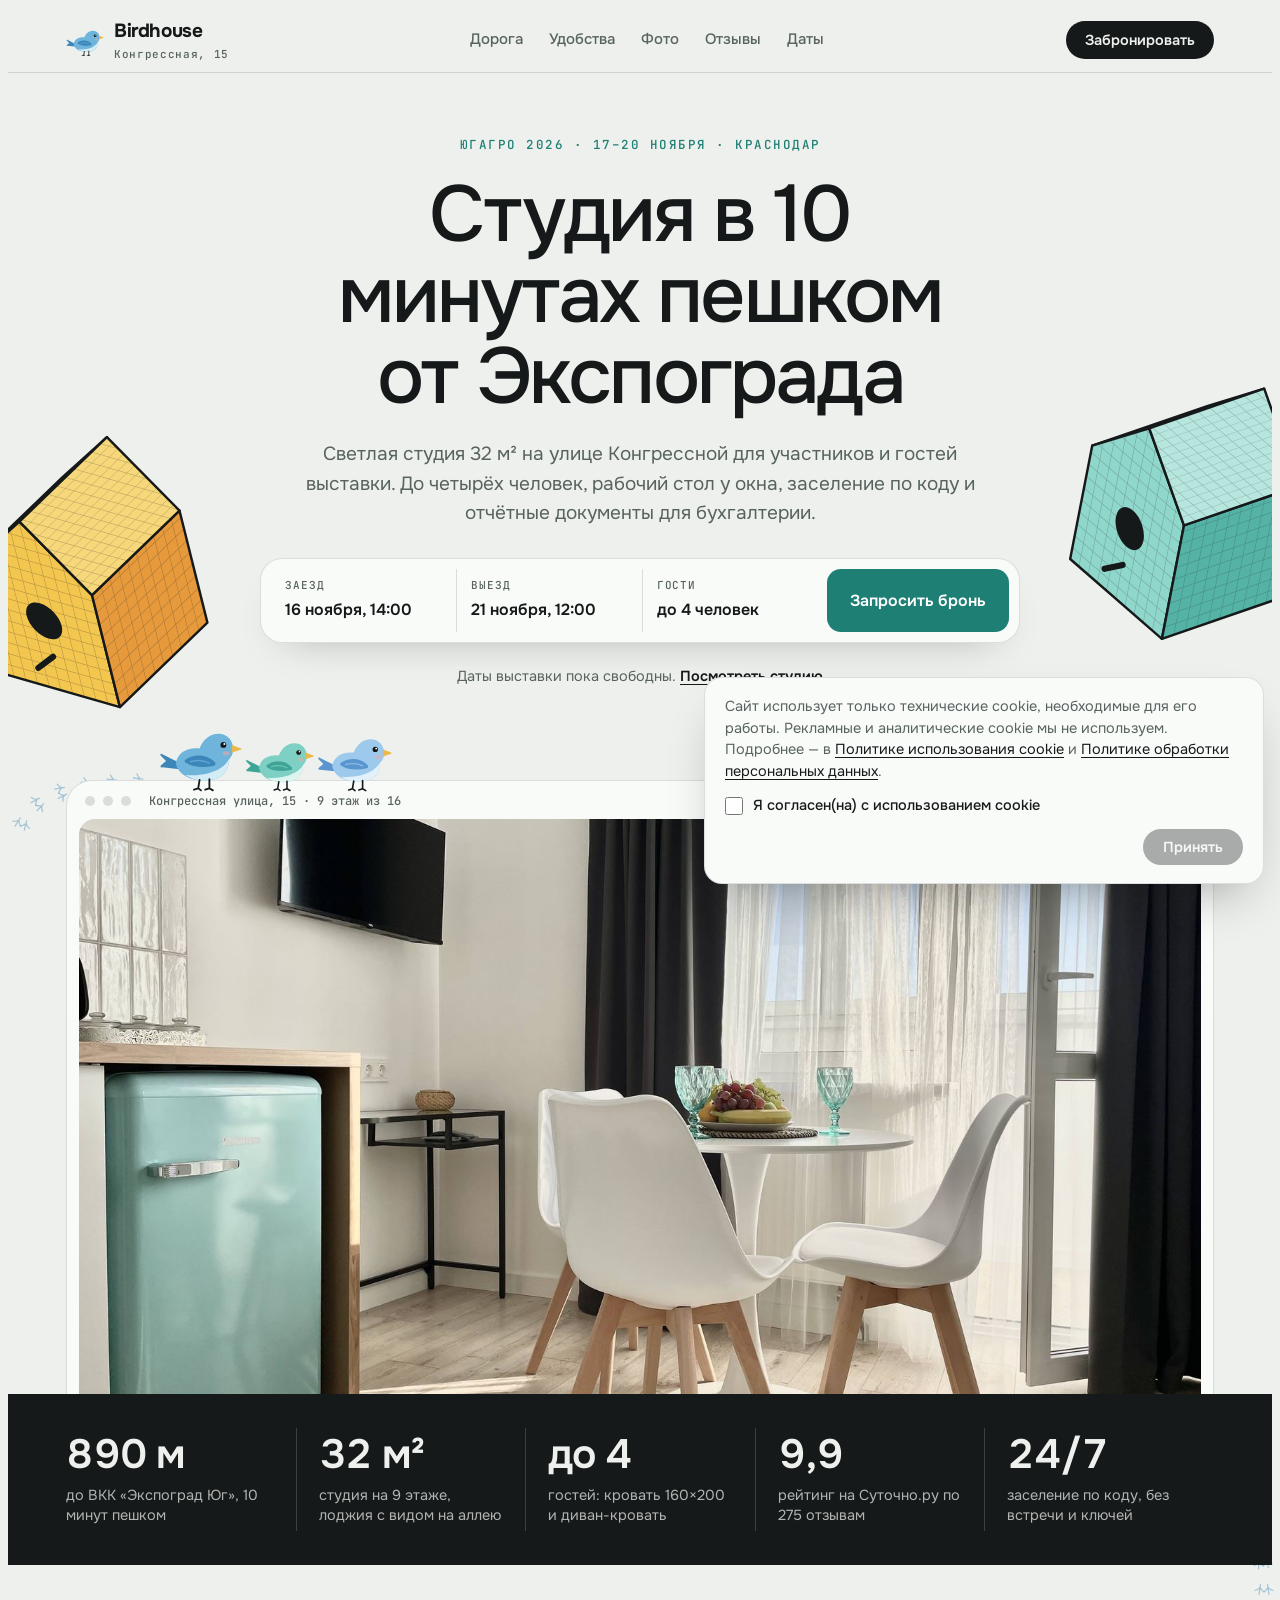
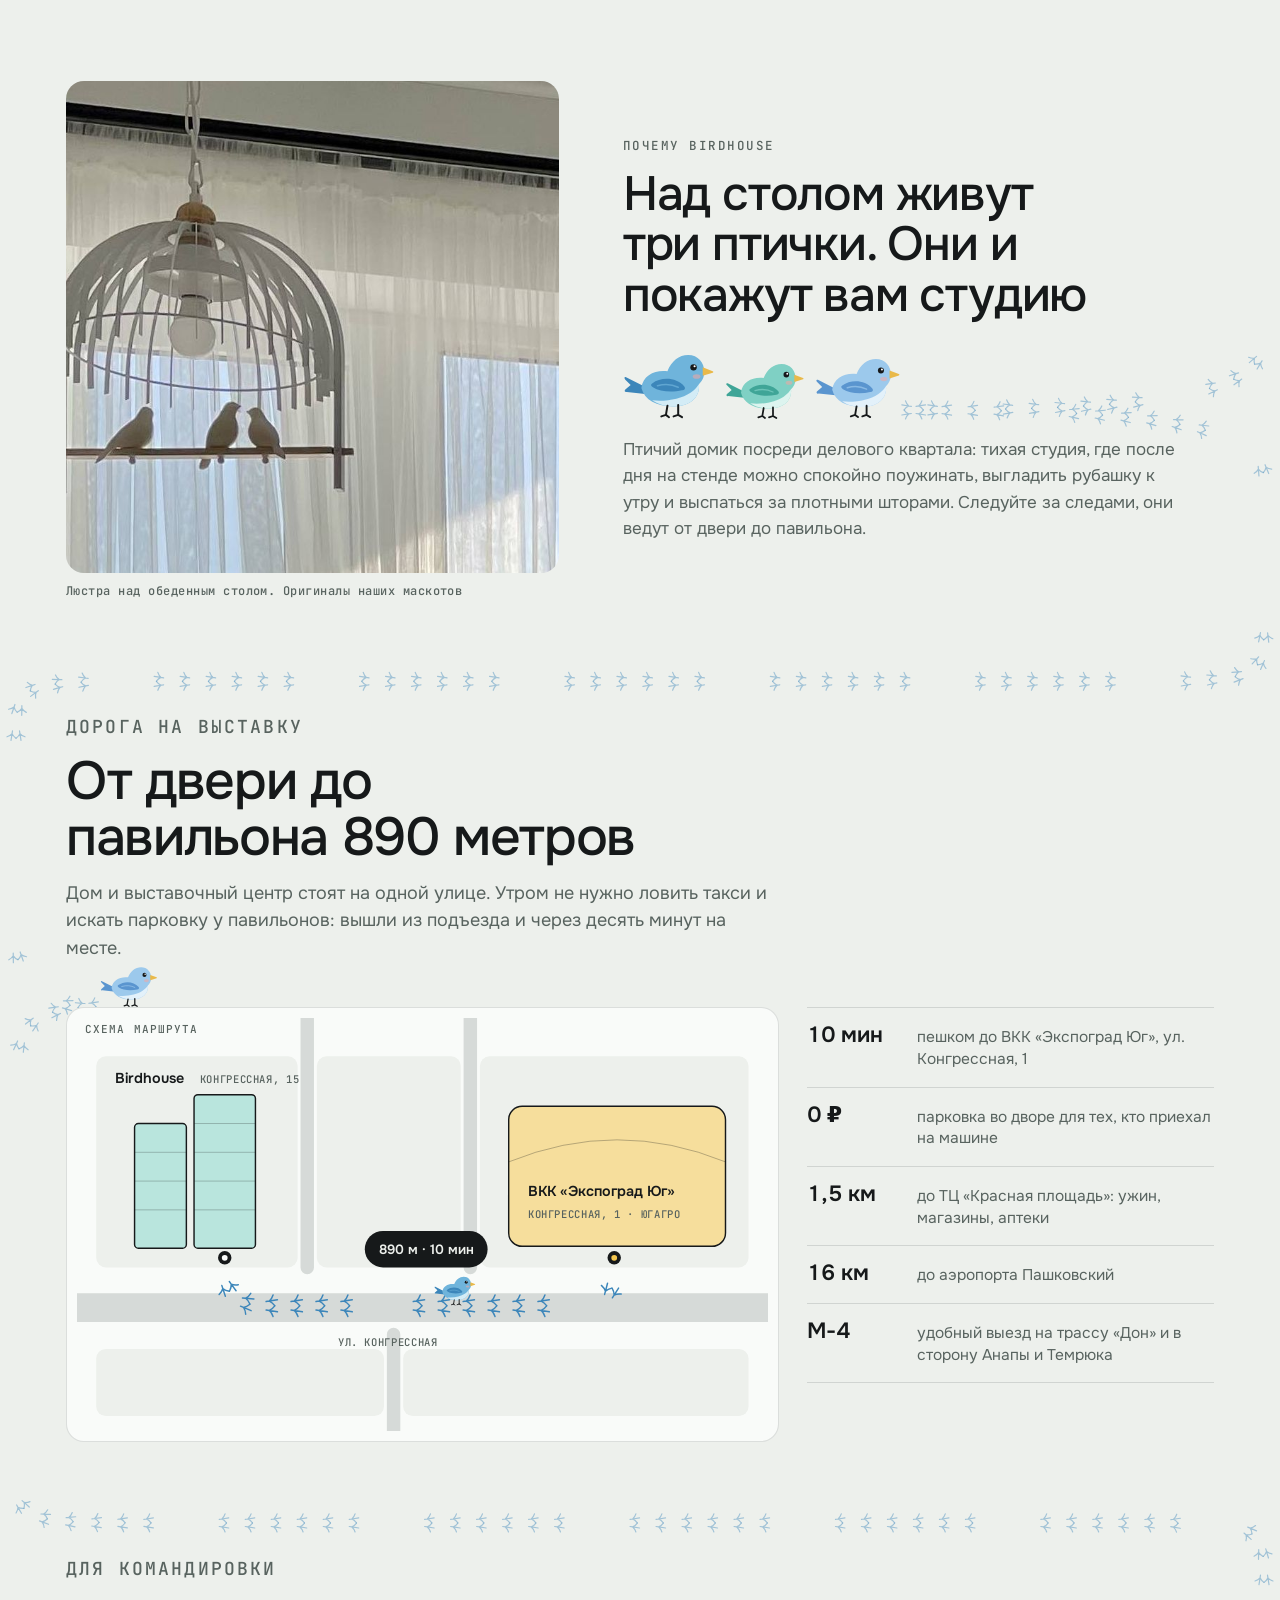
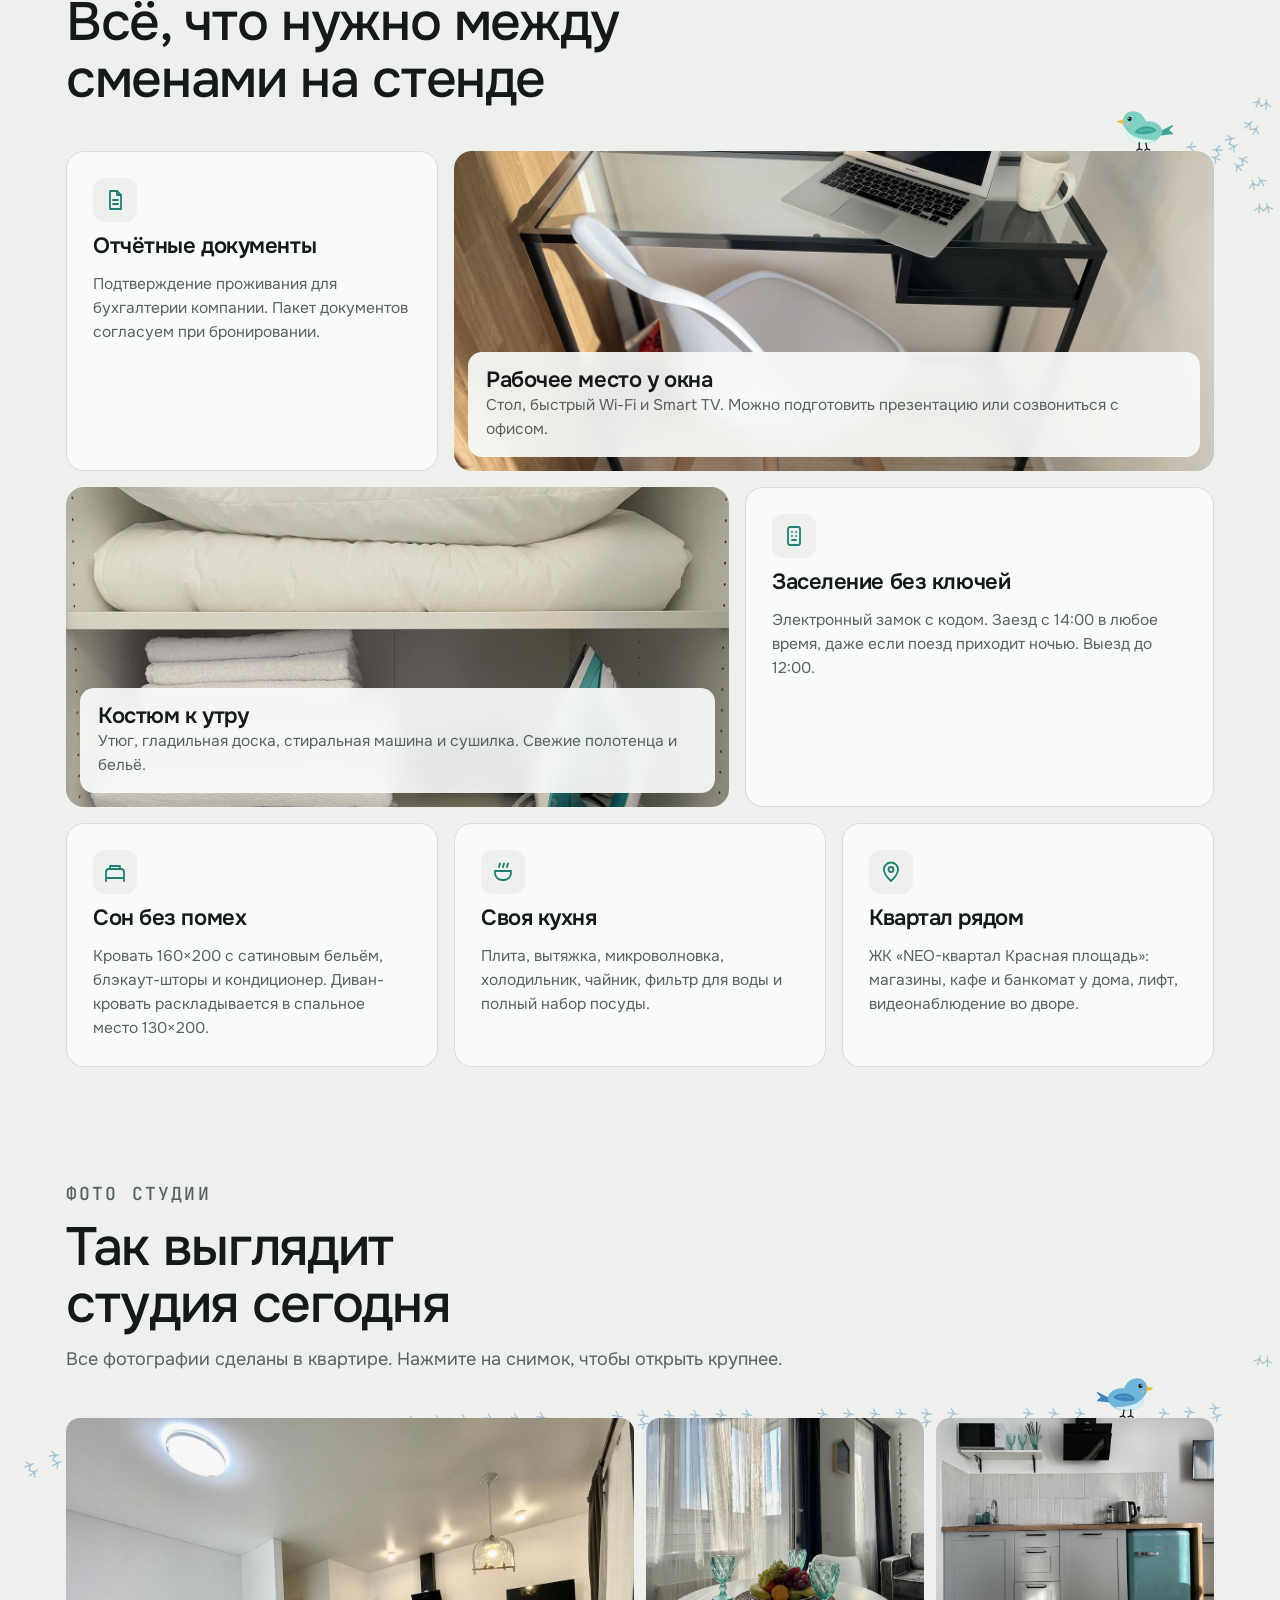
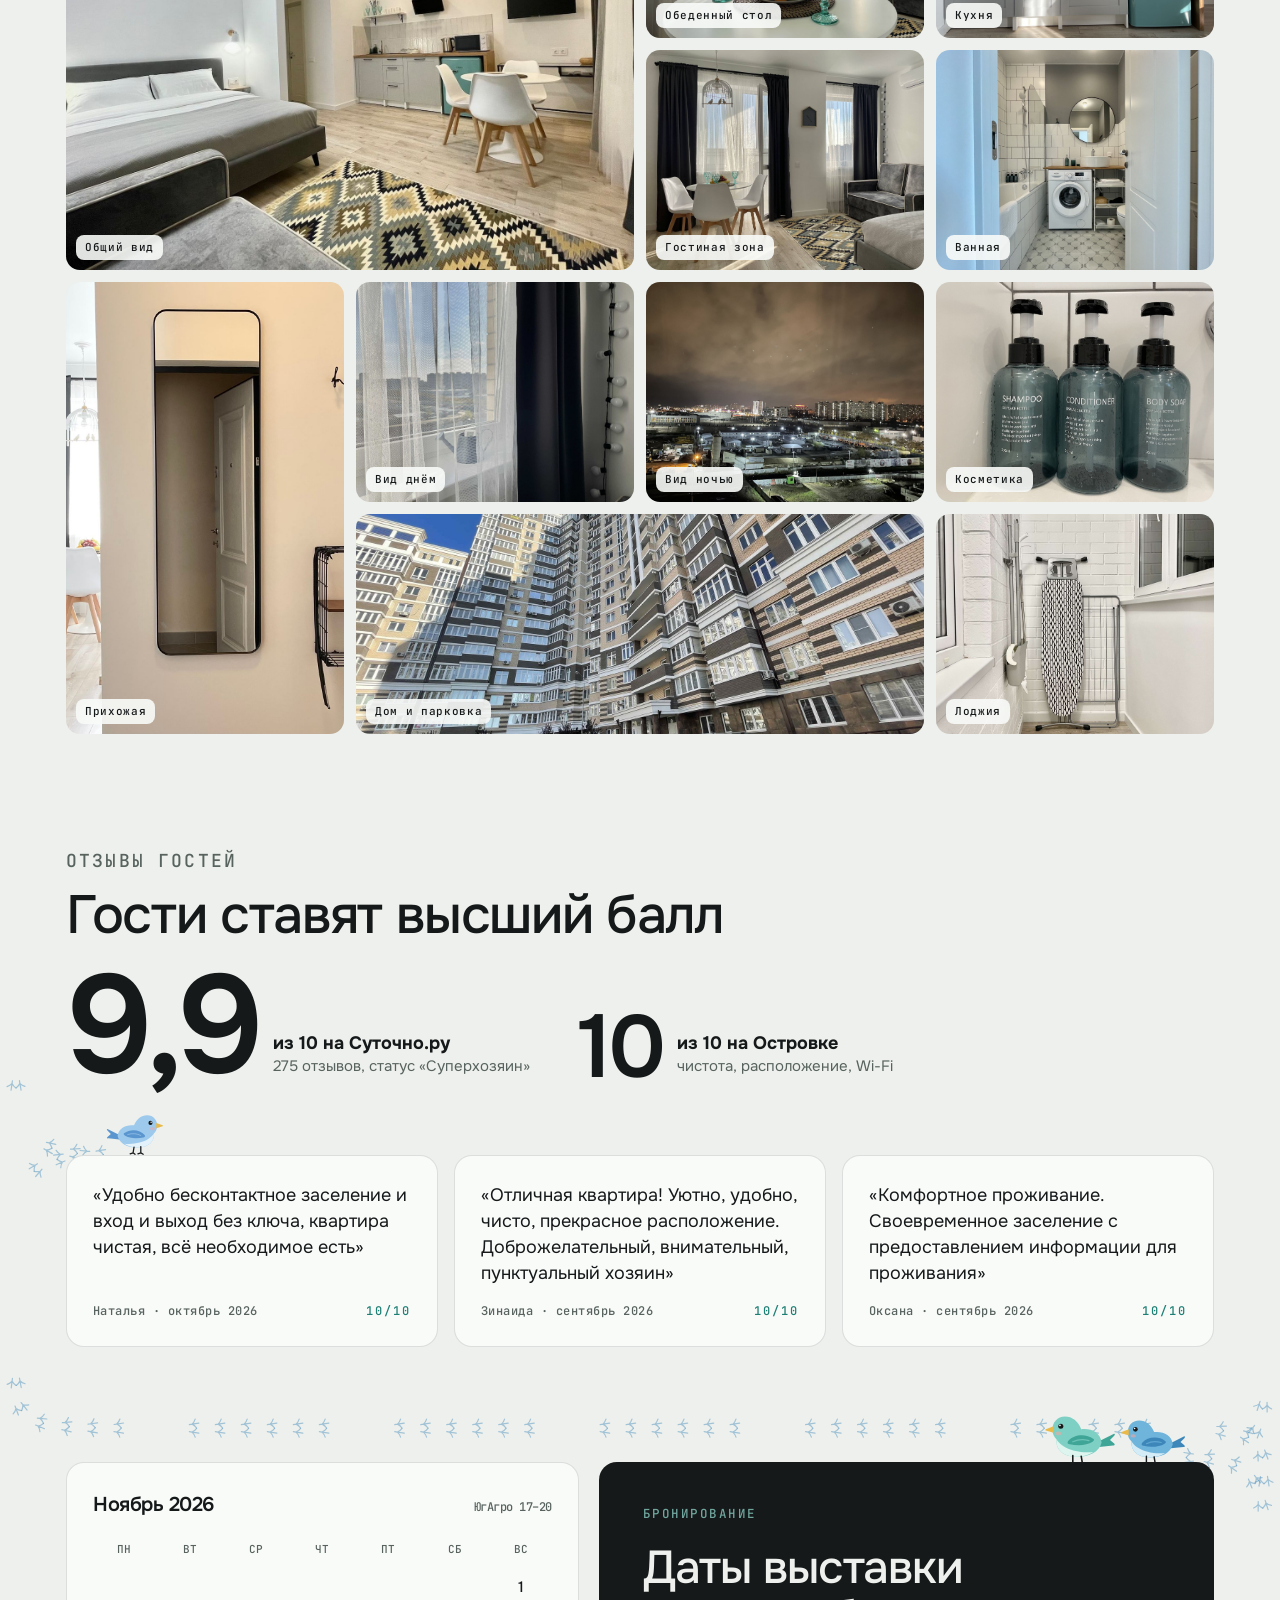
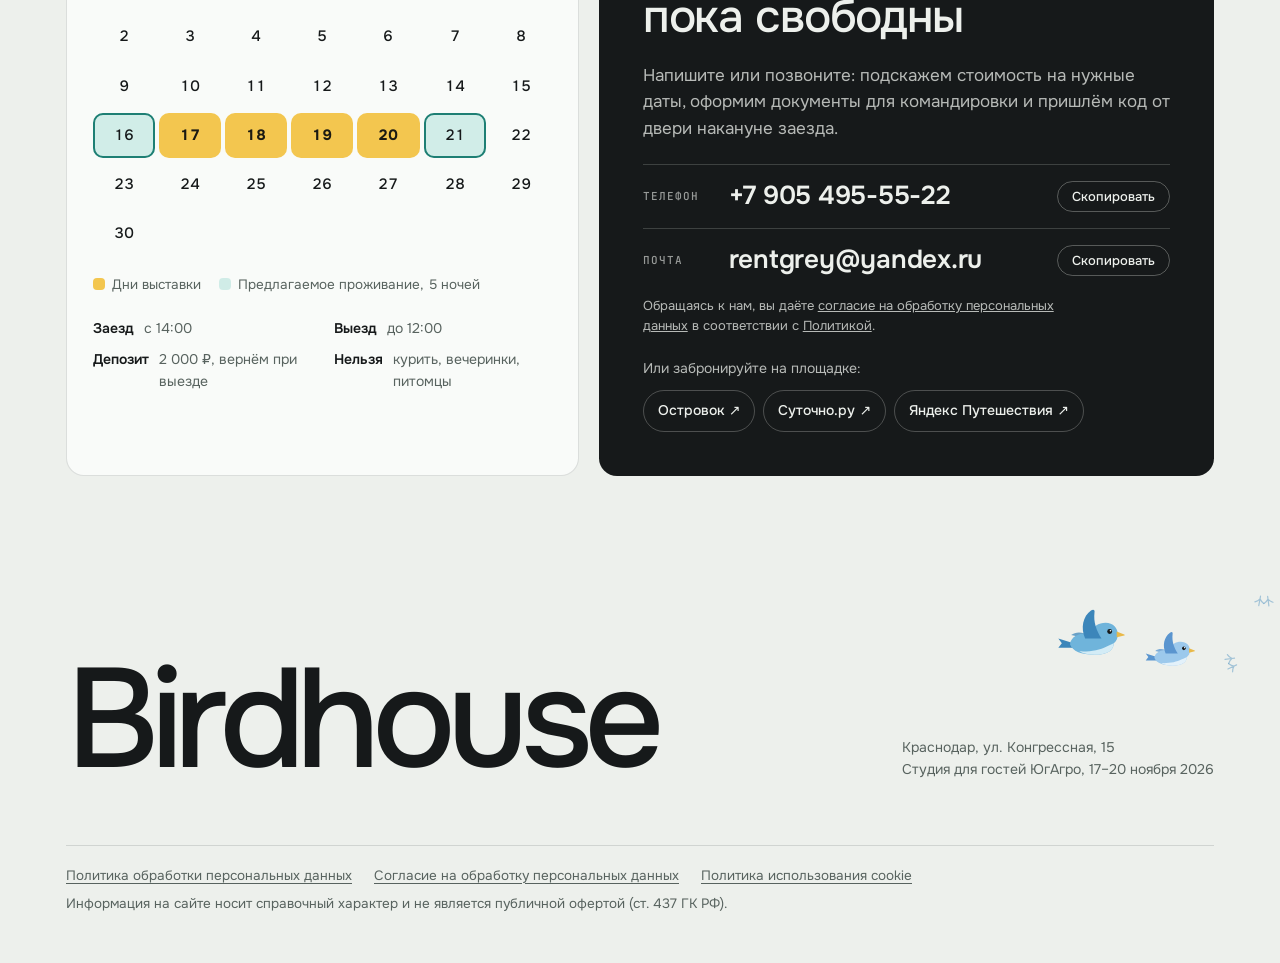
==== index.html @ 5bbcae19 "Лендинг Birdhouse для гостей ЮгАгро 2026 Статичный сайт: главная страница, политика обработки ПД, со" ====
<!doctype html>
<html lang="ru">
<head>
<meta charset="utf-8">
<meta name="viewport" content="width=device-width, initial-scale=1, viewport-fit=cover">
<meta name="description" content="Светлая студия 32 м² в 890 м от Экспограда Юг для участников и гостей ЮгАгро 2026, 17–20 ноября. До 4 гостей, заселение по коду, отчётные документы.">
<meta property="og:type" content="website">
<meta property="og:title" content="Birdhouse — студия в 10 минутах пешком от Экспограда">
<meta property="og:description" content="Светлая студия 32 м² в 890 м от Экспограда Юг для участников и гостей ЮгАгро 2026, 17–20 ноября. До 4 гостей, заселение по коду, отчётные документы.">
<meta property="og:image" content="/img/hero.jpg">
<meta property="og:locale" content="ru_RU">
<meta name="theme-color" content="#EDF0EC">
<link rel="icon" href="data:image/svg+xml,%3Csvg xmlns='http://www.w3.org/2000/svg' viewBox='0 0 120 104'%3E%3Cpath d='M30 63 L4 50 L10 60 L3 66 L32 72Z' fill='%233C86BA'/%3E%3Cpath d='M24 64C26 47 42 40 58 42C63 29 73 21 85 21C98 21 106 31 106 43C106 50 103 55 99 59C101 75 88 88 66 88C44 88 28 80 24 64Z' fill='%236FB4DB'/%3E%3Cpath d='M104 37L117 42L104 48Z' fill='%23E9B949'/%3E%3Ccircle cx='92' cy='37' r='4.5' fill='%2316191A'/%3E%3C/svg%3E">
<title>Birdhouse на Конгрессной</title>
<link rel="stylesheet" href="/fonts/fonts.css">
<style>
:root{padding-top:env(safe-area-inset-top,0px);padding-bottom:env(safe-area-inset-bottom,0px)}
[hidden]{display:none!important}

/* Layout: Relume-style centered hero + framed photo; sections on a light mint-grey ground; a trail of bird prints threads every section */
:root{
  --bg:#EDF0EC; --surface:#F9FBF9; --fg:#16191A; --muted:#58635F; --line:rgba(22,25,26,.13);
  --accent:#1E7F74; --accent-ink:#FFFFFF; --mint:#8FD6CB; --wheat:#F3C64F; --print:#3C86BA;
  --ink:#16191A; --leg:#16191A;
  --f-display:"Onest","Golos Text","Segoe UI",system-ui,sans-serif;
  --f-body:"Onest","Segoe UI",system-ui,sans-serif;
  --f-mono:"JetBrains Mono",ui-monospace,"Cascadia Mono",Consolas,monospace;
  --f-hand:"Caveat","Segoe Print","Comic Sans MS",cursive;
  --r:18px; --maxw:1180px;
}
@media (prefers-color-scheme:dark){:root:not([data-theme="light"]){
  --bg:#111514; --surface:#192120; --fg:#E9EFED; --muted:#9AA9A4; --line:rgba(233,239,237,.13);
  --accent:#7FD0C4; --accent-ink:#0F1A18; --print:#7DB8DF; --leg:#C9D5D1; color-scheme:dark}}
:root[data-theme="dark"]{
  --bg:#111514; --surface:#192120; --fg:#E9EFED; --muted:#9AA9A4; --line:rgba(233,239,237,.13);
  --accent:#7FD0C4; --accent-ink:#0F1A18; --print:#7DB8DF; --leg:#C9D5D1; color-scheme:dark}

*{box-sizing:border-box}
html{scroll-behavior:smooth}
body{background:var(--bg);color:var(--fg);font:400 17px/1.55 var(--f-body);-webkit-font-smoothing:antialiased;overflow-x:hidden}
body::before{content:"";position:fixed;inset:0 0 auto;height:env(safe-area-inset-top,0px);z-index:60;background:var(--bg)}
a{color:inherit}
img{max-width:100%;height:auto;display:block}
h1,h2,h3{font-family:var(--f-display);text-wrap:balance;margin:0;letter-spacing:-.025em}
p{margin:0}
.wrap{max-width:var(--maxw);margin:0 auto;padding-left:max(16px,env(safe-area-inset-left,0px));padding-right:max(16px,env(safe-area-inset-right,0px))}
.eyebrow{font:500 12.5px/1.3 var(--f-mono);letter-spacing:.12em;text-transform:uppercase;color:var(--accent)}
.hand{font-family:var(--f-hand);font-weight:700;color:var(--accent);line-height:1}
.btn{display:inline-flex;align-items:center;gap:10px;border-radius:999px;padding:14px 22px;font:600 16px/1 var(--f-body);text-decoration:none;border:1.5px solid transparent;cursor:pointer;transition:transform .15s ease, background .15s ease}
.btn:hover{transform:translateY(-1px)}
.btn:focus-visible,a:focus-visible,button:focus-visible{outline:2.5px solid var(--accent);outline-offset:3px}
.btn-primary{background:var(--fg);color:var(--bg)}
.btn-ghost{border-color:var(--line);color:var(--fg);background:transparent}
.btn-accent{background:var(--accent);color:var(--accent-ink)}

/* page + trail */
.page{position:relative}
#trail{position:absolute;inset:0;width:100%;pointer-events:none;z-index:0;overflow:visible}
#trail .pr{color:var(--print);opacity:.42}
section,header.hero,footer{position:relative;z-index:1}
.perch{position:absolute;z-index:3;pointer-events:none}
.perch svg{width:100%;height:auto;overflow:visible}
.bird{--bb:#6FB4DB;--bw:#3C86BA;--bl:#D3ECF6;--bk:#E9B949}
.bird.mint{--bb:#7FD0C4;--bw:#3FA597;--bl:#DDF4EF}
.bird.pale{--bb:#9CC9EC;--bw:#5A95CF;--bl:#E3F1FA}
@media (prefers-reduced-motion:no-preference){
  .bob{animation:bob 3.6s ease-in-out infinite;transform-origin:50% 100%}
  .bob.d2{animation-delay:-1.2s}.bob.d3{animation-delay:-2.3s}
  @keyframes bob{0%,70%,100%{transform:rotate(0)}76%{transform:rotate(-7deg)}82%{transform:rotate(3deg)}88%{transform:rotate(0)}}
  .peck{animation:peck 2.8s ease-in-out infinite;transform-origin:45% 90%}
  @keyframes peck{0%,60%,100%{transform:rotate(0)}66%{transform:rotate(24deg)}72%{transform:rotate(4deg)}78%{transform:rotate(24deg)}86%{transform:rotate(0)}}
}

/* nav */
.nav{position:sticky;top:env(safe-area-inset-top,0px);z-index:50;background:color-mix(in srgb,var(--bg) 86%,transparent);backdrop-filter:blur(10px);-webkit-backdrop-filter:blur(10px);border-bottom:1px solid var(--line)}
.nav .wrap{display:flex;align-items:center;justify-content:space-between;gap:16px;height:64px}
.logo{display:flex;align-items:center;gap:10px;text-decoration:none}
.logo svg{width:38px;height:auto}
.logo b{font:700 19px/1 var(--f-display);letter-spacing:-.02em}
.logo small{display:block;font:500 11px/1.2 var(--f-mono);color:var(--muted);letter-spacing:.06em;margin-top:3px}
.nav nav{display:flex;gap:26px}
.nav nav a{text-decoration:none;font-weight:500;font-size:15px;color:var(--muted)}
.nav nav a:hover{color:var(--fg)}
.nav .btn{padding:11px 18px;font-size:14.5px}
@media (max-width:860px){.nav nav{display:none}}

/* hero */
.hero{padding-block:64px 0;overflow:hidden}
.hero .wrap{display:flex;flex-direction:column;align-items:center;text-align:center;gap:22px}
.hero h1{font-size:clamp(38px,6.2vw,80px);font-weight:500;line-height:1.02;letter-spacing:-.035em;max-width:15ch}
.hero .lead{font-size:clamp(17px,1.6vw,19px);color:var(--muted);max-width:56ch}
.house{position:absolute;z-index:0;width:clamp(150px,19vw,280px);pointer-events:none}
.house.l{left:-46px;top:320px;transform:rotate(-14deg)}
.house.r{right:-40px;top:250px;transform:rotate(11deg)}
@media (max-width:760px){.house{display:none}}
.bookbar{position:relative;z-index:2;width:min(760px,100%);background:var(--surface);border:1px solid var(--line);border-radius:22px;padding:10px;display:grid;grid-template-columns:repeat(3,minmax(0,1fr)) auto;gap:6px;text-align:left;box-shadow:0 18px 40px -26px rgba(22,25,26,.35);margin-top:8px}
.bookbar .f{padding:10px 14px;border-radius:14px;min-width:0}
.bookbar .f + .f{border-left:1px solid var(--line);border-radius:0}
.bookbar .f span{display:block;font:500 11px/1.2 var(--f-mono);color:var(--muted);letter-spacing:.08em;text-transform:uppercase}
.bookbar .f strong{display:block;font-weight:600;font-size:16px;margin-top:5px;white-space:nowrap}
.bookbar .btn{align-self:stretch;justify-content:center;border-radius:14px}
@media (max-width:700px){.bookbar{grid-template-columns:1fr 1fr}.bookbar .f + .f{border-left:0}.bookbar .f{background:var(--bg);border-radius:12px!important}.bookbar .f:nth-child(3){grid-column:1/-1}.bookbar .btn{grid-column:1/-1;padding:16px}}
.hero .sub{font-size:14.5px;color:var(--muted)}
.hero .sub a{color:var(--fg);font-weight:600;text-underline-offset:3px}
.frame{position:relative;z-index:2;width:100%;margin-top:70px;border-radius:26px 26px 0 0;background:var(--surface);border:1px solid var(--line);border-bottom:0;padding:12px 12px 0}
.frame .bar{display:flex;align-items:center;gap:8px;padding:2px 6px 12px;font:500 12px/1 var(--f-mono);color:var(--muted)}
.frame .bar i{width:10px;height:10px;border-radius:50%;background:var(--line);display:block}
.frame .bar em{font-style:normal;margin-left:10px}
.frame img{width:100%;aspect-ratio:16/8.2;object-fit:cover;border-radius:16px 16px 0 0}
.frame .note{position:absolute;right:max(4%,10px);top:-56px;transform:rotate(-4deg);font-size:clamp(24px,2.6vw,32px);display:flex;align-items:flex-end;gap:6px}
@media (max-width:640px){.frame .note{display:none}}
.frame .note svg{width:46px;height:auto;transform:translateY(16px)}
.hero-birds{position:absolute;left:8%;top:-62px;display:flex;align-items:flex-end;gap:2px}
.hero-birds .b{width:84px}
.hero-birds .b:nth-child(2){width:70px}
.hero-birds .b:nth-child(3){width:76px}
@media (max-width:600px){.hero-birds .b{width:56px!important}.hero-birds{top:-42px}.frame .note{top:-44px;font-size:22px}.frame .note svg{width:30px}}

/* facts */
.facts{background:var(--fg);color:var(--bg)}
.facts .wrap{display:grid;grid-template-columns:repeat(5,minmax(0,1fr));gap:0;padding-block:34px}
.fact{padding:6px 22px;border-left:1px solid color-mix(in srgb,var(--bg) 18%,transparent);min-width:0}
.fact:first-child{border-left:0;padding-left:0}
.fact b{display:block;font:600 clamp(30px,3.2vw,44px)/1 var(--f-display);letter-spacing:-.03em;font-variant-numeric:tabular-nums}
.fact span{display:block;margin-top:10px;font-size:14.5px;line-height:1.4;opacity:.72}
@media (max-width:980px){.facts .wrap{grid-template-columns:repeat(2,minmax(0,1fr));gap:26px 0}.fact:nth-child(odd){border-left:0;padding-left:0}.fact:last-child{grid-column:1/-1}}

/* sections */
.sec{padding-block:clamp(72px,9vw,120px)}
.sec-head{display:flex;flex-direction:column;gap:14px;max-width:720px;margin-bottom:44px}
.sec-head h2{font-size:clamp(32px,4.2vw,54px);font-weight:500;line-height:1.05}
.sec-head p{color:var(--muted);font-size:18px;max-width:60ch}

/* meet */
.meet .wrap{display:grid;grid-template-columns:minmax(0,5fr) minmax(0,6fr);gap:clamp(28px,5vw,72px);align-items:center}
.meet figure{margin:0;position:relative}
.meet figure img{border-radius:var(--r);aspect-ratio:1/1;object-fit:cover;width:100%}
.meet figcaption{font:500 12px/1.4 var(--f-mono);color:var(--muted);margin-top:10px;letter-spacing:.04em}
.meet .trio{display:flex;width:max-content;align-items:flex-end;gap:10px;margin:8px 0 18px}
.meet .trio .b{width:92px}
.meet h2{font-size:clamp(30px,3.8vw,48px);font-weight:500;line-height:1.06;margin:14px 0 18px}
.meet p{color:var(--muted);max-width:52ch}
.names{display:flex;flex-wrap:wrap;gap:10px;margin-top:22px}
.names span{font-size:14px;font-weight:600;padding:8px 14px;border-radius:999px;border:1px solid var(--line);display:flex;align-items:center;gap:8px;background:var(--surface)}
.names i{width:12px;height:12px;border-radius:50%;display:block}
@media (max-width:820px){.meet .wrap{grid-template-columns:1fr}}

/* route */
.route-grid{display:grid;grid-template-columns:minmax(0,7fr) minmax(0,4fr);gap:28px;align-items:stretch}
.map-wrap,.gal-wrap,.quotes{position:relative}
.sit{position:absolute;top:-50px;width:58px;z-index:3}
.sit svg{width:100%;height:auto;overflow:visible}
.map{background:var(--surface);border:1px solid var(--line);border-radius:var(--r);padding:10px;overflow:hidden;position:relative}
.map svg{width:100%;height:auto;display:block}
.map .tag{position:absolute;left:18px;top:16px;font:500 11px/1 var(--f-mono);color:var(--muted);letter-spacing:.1em;text-transform:uppercase}
.rlist{display:flex;flex-direction:column;gap:0;border-top:1px solid var(--line)}
.rlist div{display:grid;grid-template-columns:96px minmax(0,1fr);gap:14px;padding:16px 0;border-bottom:1px solid var(--line);align-items:baseline}
.rlist b{font:600 22px/1 var(--f-display);letter-spacing:-.02em;font-variant-numeric:tabular-nums}
.rlist span{color:var(--muted);font-size:15.5px;line-height:1.4}
@media (max-width:900px){.route-grid{grid-template-columns:1fr}}

/* work bento */
.bento{display:grid;grid-template-columns:repeat(12,minmax(0,1fr));gap:16px}
.card{background:var(--surface);border:1px solid var(--line);border-radius:var(--r);padding:26px;display:flex;flex-direction:column;gap:12px;min-width:0;position:relative}
.card h3{font-size:22px;font-weight:600;letter-spacing:-.02em;line-height:1.15}
.card p{color:var(--muted);font-size:15.5px}
.card .ic{width:44px;height:44px;border-radius:12px;background:var(--bg);display:grid;place-items:center;color:var(--accent)}
.card .ic svg{width:24px;height:24px}
.card.photo{padding:0;overflow:visible;justify-content:flex-end;min-height:320px;border:0}
.card.photo img{position:absolute;inset:0;width:100%;height:100%;object-fit:cover;border-radius:var(--r)}
.card.photo .cap{position:relative;margin:14px;background:color-mix(in srgb,var(--surface) 92%,transparent);backdrop-filter:blur(8px);border-radius:14px;padding:16px 18px}
.c4{grid-column:span 4}.c5{grid-column:span 5}.c7{grid-column:span 7}.c8{grid-column:span 8}.c6{grid-column:span 6}
@media (max-width:980px){.c4,.c5,.c7,.c8,.c6{grid-column:span 6}}
@media (max-width:640px){.c4,.c5,.c7,.c8,.c6{grid-column:1/-1}}

/* gallery */
.gallery{display:grid;grid-auto-flow:dense;grid-template-columns:repeat(4,minmax(0,1fr));grid-auto-rows:220px;gap:12px}
.gallery button{all:unset;cursor:zoom-in;position:relative;border-radius:14px;overflow:hidden;background:var(--surface)}
.gallery button:focus-visible{outline:2.5px solid var(--accent);outline-offset:3px}
.gallery img{width:100%;height:100%;object-fit:cover;transition:transform .5s ease}
.gallery button:hover img{transform:scale(1.035)}
.gallery span{position:absolute;left:10px;bottom:10px;font:500 11px/1 var(--f-mono);letter-spacing:.06em;background:color-mix(in srgb,var(--surface) 90%,transparent);color:var(--fg);padding:7px 9px;border-radius:8px}
.gallery .g-w2{grid-column:span 2}.gallery .g-h2{grid-row:span 2}
@media (max-width:820px){.gallery{grid-template-columns:repeat(2,minmax(0,1fr));grid-auto-rows:170px}}
dialog.lb{border:0;padding:0;background:transparent;max-width:min(1200px,94vw);max-height:92vh}
dialog.lb::backdrop{background:rgba(10,14,13,.86)}
dialog.lb img{max-height:86vh;width:auto;border-radius:12px}
dialog.lb button{position:absolute;top:10px;right:10px;border:0;border-radius:999px;background:#fff;color:#111;font:600 14px/1 var(--f-body);padding:10px 14px;cursor:pointer}

/* reviews */
.rev-top{display:flex;flex-wrap:wrap;align-items:flex-end;gap:20px 48px;margin-bottom:72px}
.score{display:flex;align-items:flex-end;gap:16px}
.score b{font:600 clamp(80px,11vw,140px)/.8 var(--f-display);letter-spacing:-.05em}
.score div{padding-bottom:6px;color:var(--muted);font-size:15px;line-height:1.4}
.score div strong{display:block;color:var(--fg);font-size:18px}
.quotes{display:grid;grid-template-columns:repeat(3,minmax(0,1fr));gap:16px}
.quote{background:var(--surface);border:1px solid var(--line);border-radius:var(--r);padding:26px;display:flex;flex-direction:column;gap:18px;justify-content:space-between}
.quote p{font-size:18px;line-height:1.45}
.quote footer{display:flex;justify-content:space-between;gap:10px;font:500 12px/1.3 var(--f-mono);color:var(--muted);letter-spacing:.04em}
.stars{color:var(--accent);letter-spacing:2px}
@media (max-width:900px){.quotes{grid-template-columns:1fr}}

/* booking */
.book-grid{display:grid;grid-template-columns:minmax(0,5fr) minmax(0,6fr);gap:20px;align-items:stretch}
.cal{background:var(--surface);border:1px solid var(--line);border-radius:var(--r);padding:26px}
.cal h3{font-size:20px;font-weight:600;display:flex;justify-content:space-between;align-items:baseline}
.cal h3 small{font:500 12px/1 var(--f-mono);color:var(--muted)}
.days{display:grid;grid-template-columns:repeat(7,minmax(0,1fr));gap:4px;margin-top:18px;text-align:center;font-variant-numeric:tabular-nums}
.days .h{font:500 11px/1 var(--f-mono);color:var(--muted);padding:6px 0;text-transform:uppercase}
.days .d{padding:11px 0;border-radius:10px;font-weight:500;font-size:15px}
.days .stay{background:color-mix(in srgb,var(--mint) 38%,transparent)}
.days .expo{background:var(--wheat);color:#1B1A12;font-weight:700}
.days .edge{outline:2px solid var(--accent);outline-offset:-2px}
.legend{display:flex;flex-wrap:wrap;gap:8px 18px;margin-top:18px;font-size:13.5px;color:var(--muted)}
.legend i{display:inline-block;width:12px;height:12px;border-radius:4px;margin-right:7px;vertical-align:-1px}
.contact{background:var(--fg);color:var(--bg);border-radius:var(--r);padding:clamp(26px,4vw,44px);display:flex;flex-direction:column;gap:22px;position:relative;overflow:visible}
.contact .eyebrow{color:var(--mint)}
.contact h2{font-size:clamp(30px,3.6vw,46px);font-weight:500;line-height:1.05}
.contact p{opacity:.75;max-width:48ch}
.cline{display:flex;flex-wrap:wrap;align-items:center;gap:10px 14px;padding:16px 0;border-top:1px solid color-mix(in srgb,var(--bg) 18%,transparent)}
.cline span{font:500 11px/1 var(--f-mono);letter-spacing:.1em;text-transform:uppercase;opacity:.6;width:72px}
.cline a,.cline strong{font:600 clamp(20px,2.2vw,26px)/1.1 var(--f-display);letter-spacing:-.01em;text-decoration:none;user-select:all}
.copy{margin-left:auto;border:1px solid color-mix(in srgb,var(--bg) 30%,transparent);background:transparent;color:inherit;border-radius:999px;padding:8px 14px;font:500 13px/1 var(--f-body);cursor:pointer}
.copy:hover{background:color-mix(in srgb,var(--bg) 10%,transparent)}
.platforms{display:flex;flex-wrap:wrap;gap:8px}
.platforms a{font-size:14px;font-weight:500;padding:9px 14px;border-radius:999px;border:1px solid color-mix(in srgb,var(--bg) 25%,transparent);text-decoration:none}
.platforms a:hover{background:color-mix(in srgb,var(--bg) 10%,transparent)}
.rules{display:grid;grid-template-columns:repeat(2,minmax(0,1fr));gap:10px 24px;margin-top:22px;font-size:14px;color:var(--muted)}
.rules div{display:flex;gap:10px}
.rules b{color:var(--fg);font-weight:600;white-space:nowrap}
@media (max-width:900px){.book-grid{grid-template-columns:1fr}}
@media (max-width:480px){.rules{grid-template-columns:1fr}.cline span{width:100%}}

/* footer */
footer.foot{padding-block:70px 40px;overflow:hidden}
footer.foot .wrap{display:flex;flex-wrap:wrap;justify-content:space-between;align-items:flex-end;gap:24px}
footer.foot .big{font:500 clamp(56px,11vw,170px)/.85 var(--f-display);letter-spacing:-.06em}
footer.foot small{color:var(--muted);font-size:14px;display:block;line-height:1.6}
.fly{position:absolute;right:6%;top:10px;display:flex;gap:18px;pointer-events:none}
.fly .b{width:70px}.fly .b:nth-child(2){width:52px;margin-top:30px}
@media (prefers-reduced-motion:no-preference){.fly .b{animation:flap 2.4s ease-in-out infinite}.fly .b:nth-child(2){animation-delay:-.9s}@keyframes flap{0%,100%{transform:translateY(0)}50%{transform:translateY(-10px)}}}

/* legal footer + cookie banner */
.legal{border-top:1px solid var(--line);margin-top:40px;padding-top:20px;display:flex;flex-wrap:wrap;gap:8px 22px;font-size:13.5px;color:var(--muted);width:100%}
.legal a{color:var(--muted);text-underline-offset:3px}
.legal a:hover{color:var(--fg)}
.legal span{flex-basis:100%}
.pd-note{font-size:13px;opacity:.6;margin-top:4px}
.pd-note a{color:inherit}
.cookie{position:fixed;z-index:80;left:max(16px,env(safe-area-inset-left,0px));right:max(16px,env(safe-area-inset-right,0px));bottom:calc(16px + env(safe-area-inset-bottom,0px));max-width:560px;margin-left:auto;background:var(--surface);color:var(--fg);border:1px solid var(--line);border-radius:18px;padding:18px 20px;box-shadow:0 24px 50px -24px rgba(22,25,26,.45);display:flex;flex-direction:column;gap:12px;font-size:14.5px;line-height:1.5}
.cookie p{margin:0;color:var(--muted)}
.cookie a{color:var(--fg);text-underline-offset:3px}
.cookie label{display:flex;gap:10px;align-items:flex-start;cursor:pointer;font-weight:500}
.cookie input{width:18px;height:18px;margin:2px 0 0;accent-color:var(--accent);flex:none}
.cookie .row{display:flex;justify-content:flex-end}
.cookie button{border:0;border-radius:999px;padding:11px 20px;font:600 14.5px/1 var(--f-body);background:var(--fg);color:var(--bg);cursor:pointer}
.cookie button:disabled{opacity:.35;cursor:not-allowed}
</style>
</head>
<body>

<svg width="0" height="0" style="position:absolute" aria-hidden="true">
<defs>
  <symbol id="bird" viewBox="0 0 120 104" overflow="visible">
    <path d="M30 63 L4 50 C2 49 1 51 3 53 L10 60 L3 66 C1 68 3 70 5 69 L32 72 Z" fill="var(--bw)"/>
    <path d="M24 64 C26 47 42 40 58 42 C63 29 73 21 85 21 C98 21 106 31 106 43 C106 50 103 55 99 59 C101 75 88 88 66 88 C44 88 28 80 24 64 Z" fill="var(--bb)"/>
    <path d="M99 59 C101 75 88 88 66 88 C54 88 45 85 38 80 C56 82 76 78 88 70 C94 66 97 62 99 59 Z" fill="var(--bl)"/>
    <path d="M38 58 C50 49 70 50 80 62 C82 65 80 67 77 67 C64 70 48 69 39 63 C36 61 36 59 38 58 Z" fill="var(--bw)"/>
    <path d="M45 61 C55 58 64 59 72 63" stroke="var(--bb)" stroke-width="2" fill="none" stroke-linecap="round" opacity=".7"/>
    <path d="M104 37 L117 42 C118 42.5 118 43.5 117 44 L104 48 Z" fill="var(--bk)"/>
    <circle cx="92" cy="37" r="4.2" fill="#16191A"/><circle cx="93.4" cy="35.6" r="1.4" fill="#fff"/>
    <ellipse cx="96" cy="49" rx="5" ry="3" fill="#F4A6A0" opacity=".55"/>
    <g stroke="var(--leg)" stroke-width="2.6" stroke-linecap="round" fill="none">
      <path d="M58 87 L56 99 M56 99 L50 101 M56 99 L60 102"/><path d="M72 86 L72 99 M72 99 L66 101 M72 99 L77 102"/>
    </g>
  </symbol>
  <symbol id="bird-fly" viewBox="0 0 120 104" overflow="visible">
    <path d="M58 48 C46 40 34 40 26 46 C36 48 46 52 54 58 Z" fill="var(--bw)" opacity=".75"/>
    <path d="M30 60 L4 52 L10 60 L4 68 L32 68 Z" fill="var(--bw)"/>
    <path d="M24 62 C26 47 42 42 58 44 C63 31 73 25 85 25 C98 25 106 34 106 45 C106 52 103 57 99 60 C99 72 88 80 66 80 C44 80 28 74 24 62 Z" fill="var(--bb)"/>
    <path d="M99 60 C99 72 88 80 66 80 C55 80 46 78 40 74 C56 75 76 72 86 66 C93 63 97 61 99 60 Z" fill="var(--bl)"/>
    <path d="M50 52 C42 34 46 14 60 4 C64 1 67 3 66 7 C64 24 69 38 78 52 Z" fill="var(--bw)"/>
    <path d="M104 40 L117 45 C118 45.5 118 46.5 117 47 L104 50 Z" fill="var(--bk)"/>
    <circle cx="92" cy="40" r="4.2" fill="#16191A"/><circle cx="93.4" cy="38.6" r="1.4" fill="#fff"/>
  </symbol>
  <symbol id="print" viewBox="-10 -10 20 20" overflow="visible">
    <path d="M0 4 L0 -7.5 M0 4 Q-2.5 0 -7.5 -2.5 M0 4 Q2.5 0 7.5 -2.5 M0 4 L0 8.5" stroke="currentColor" stroke-width="2" stroke-linecap="round" fill="none"/>
  </symbol>
</defs>
</svg>

<div class="page" id="page">
<svg id="trail" aria-hidden="true"></svg>

<div class="nav">
  <div class="wrap">
    <a class="logo" href="#top" aria-label="Birdhouse, наверх">
      <svg viewBox="0 0 120 104" class="bird"><use href="#bird"/></svg>
      <div><b>Birdhouse</b><small>Конгрессная, 15</small></div>
    </a>
    <nav aria-label="Разделы">
      <a href="#route">Дорога</a><a href="#work">Удобства</a><a href="#photos">Фото</a><a href="#reviews">Отзывы</a><a href="#book">Даты</a>
    </nav>
    <a class="btn btn-primary" href="#book">Забронировать</a>
  </div>
</div>

<header class="hero" id="top">
  <div class="house l"><svg viewBox="0 0 200 270" xmlns="http://www.w3.org/2000/svg" aria-hidden="true"><defs><pattern id="ygl" width="10" height="10" patternUnits="userSpaceOnUse" patternTransform="matrix(-0.8660254037844387 -0.5 0 1 100 262)"><path d="M0 0H10M0 0V10" stroke="rgba(22,25,26,.28)" stroke-width="1.1" fill="none"/></pattern><pattern id="ygr" width="10" height="10" patternUnits="userSpaceOnUse" patternTransform="matrix(0.8660254037844387 -0.5 0 1 100 262)"><path d="M0 0H10M0 0V10" stroke="rgba(22,25,26,.28)" stroke-width="1.1" fill="none"/></pattern><pattern id="ygt" width="10" height="10" patternUnits="userSpaceOnUse" patternTransform="matrix(0.8660254037844387 -0.5 -0.649519052838329 -0.375 100 167)"><path d="M0 0H10M0 0V10" stroke="rgba(22,25,26,.28)" stroke-width="1.1" fill="none"/></pattern></defs><polygon points="13.4,117.0 56.7,94.0 143.3,44.0 100.0,67.0" fill="#C9772C" stroke="var(--ink)" stroke-width="2" stroke-linejoin="round"/><polygon points="100.0,262.0 13.4,212.0 13.4,117.0 56.7,94.0 100.0,167.0" fill="#F3C64F" stroke="var(--ink)" stroke-width="2" stroke-linejoin="round"/><polygon points="100.0,262.0 13.4,212.0 13.4,117.0 56.7,94.0 100.0,167.0" fill="url(#ygl)"/><polygon points="100.0,262.0 186.6,212.0 186.6,117.0 100.0,167.0" fill="#E79A3C" stroke="var(--ink)" stroke-width="2" stroke-linejoin="round"/><polygon points="100.0,262.0 186.6,212.0 186.6,117.0 100.0,167.0" fill="url(#ygr)"/><polygon points="100.0,167.0 186.6,117.0 143.3,44.0 56.7,94.0" fill="#F6D77A" stroke="var(--ink)" stroke-width="2" stroke-linejoin="round"/><polygon points="100.0,167.0 186.6,117.0 143.3,44.0 56.7,94.0" fill="url(#ygt)"/><ellipse cx="0" cy="0" rx="1" ry="1" transform="matrix(-12.99 -7.50 0 -15 56.7 178.1)" fill="var(--ink)"/><line x1="56.7" y1="208.5" x2="42.7" y2="214.5" stroke="var(--ink)" stroke-width="5" stroke-linecap="round"/></svg></div>
  <div class="house r"><svg viewBox="0 0 200 270" xmlns="http://www.w3.org/2000/svg" aria-hidden="true"><defs><pattern id="mgl" width="10" height="10" patternUnits="userSpaceOnUse" patternTransform="matrix(-0.8660254037844387 -0.5 0 1 100 262)"><path d="M0 0H10M0 0V10" stroke="rgba(22,25,26,.25)" stroke-width="1.1" fill="none"/></pattern><pattern id="mgr" width="10" height="10" patternUnits="userSpaceOnUse" patternTransform="matrix(0.8660254037844387 -0.5 0 1 100 262)"><path d="M0 0H10M0 0V10" stroke="rgba(22,25,26,.25)" stroke-width="1.1" fill="none"/></pattern><pattern id="mgt" width="10" height="10" patternUnits="userSpaceOnUse" patternTransform="matrix(0.8660254037844387 -0.5 -0.649519052838329 -0.375 100 167)"><path d="M0 0H10M0 0V10" stroke="rgba(22,25,26,.25)" stroke-width="1.1" fill="none"/></pattern></defs><polygon points="13.4,117.0 56.7,94.0 143.3,44.0 100.0,67.0" fill="#3E9488" stroke="var(--ink)" stroke-width="2" stroke-linejoin="round"/><polygon points="100.0,262.0 13.4,212.0 13.4,117.0 56.7,94.0 100.0,167.0" fill="#8FD6CB" stroke="var(--ink)" stroke-width="2" stroke-linejoin="round"/><polygon points="100.0,262.0 13.4,212.0 13.4,117.0 56.7,94.0 100.0,167.0" fill="url(#mgl)"/><polygon points="100.0,262.0 186.6,212.0 186.6,117.0 100.0,167.0" fill="#55B3A6" stroke="var(--ink)" stroke-width="2" stroke-linejoin="round"/><polygon points="100.0,262.0 186.6,212.0 186.6,117.0 100.0,167.0" fill="url(#mgr)"/><polygon points="100.0,167.0 186.6,117.0 143.3,44.0 56.7,94.0" fill="#B6E6DE" stroke="var(--ink)" stroke-width="2" stroke-linejoin="round"/><polygon points="100.0,167.0 186.6,117.0 143.3,44.0 56.7,94.0" fill="url(#mgt)"/><ellipse cx="0" cy="0" rx="1" ry="1" transform="matrix(-12.99 -7.50 0 -15 56.7 178.1)" fill="var(--ink)"/><line x1="56.7" y1="208.5" x2="42.7" y2="214.5" stroke="var(--ink)" stroke-width="5" stroke-linecap="round"/></svg></div>
  <div class="wrap">
    <p class="eyebrow">ЮгАгро 2026 · 17–20 ноября · Краснодар</p>
    <h1>Студия в 10 минутах пешком от Экспограда</h1>
    <p class="lead">Светлая студия 32 м² на улице Конгрессной для участников и гостей выставки. До четырёх человек, рабочий стол у окна, заселение по коду и отчётные документы для бухгалтерии.</p>
    <div class="bookbar" role="group" aria-label="Даты проживания на выставку">
      <div class="f"><span>Заезд</span><strong>16 ноября, 14:00</strong></div>
      <div class="f"><span>Выезд</span><strong>21 ноября, 12:00</strong></div>
      <div class="f"><span>Гости</span><strong>до 4 человек</strong></div>
      <a class="btn btn-accent" href="#book">Запросить бронь</a>
    </div>
    <p class="sub">Даты выставки пока свободны. <a href="#photos">Посмотреть студию</a></p>

    <div class="frame">
      <div class="hero-birds perch-src" data-out="l">
        <svg class="b bird bob" viewBox="0 0 120 104"><use href="#bird"/></svg>
        <svg class="b bird mint bob d2" viewBox="0 0 120 104"><use href="#bird"/></svg>
        <svg class="b bird pale bob d3" viewBox="0 0 120 104"><use href="#bird"/></svg>
      </div>
      <div class="note hand">привет, мы тут живём!
        <svg viewBox="0 0 50 40" fill="none" stroke="currentColor" stroke-width="2.4" stroke-linecap="round"><path d="M46 4 C34 8 22 18 12 32"/><path d="M10 20 L12 33 L24 30"/></svg>
      </div>
      <div class="bar"><i></i><i></i><i></i><em>Конгрессная улица, 15 · 9 этаж из 16</em></div>
      <img src="img/hero.jpg" alt="Гостиная зона студии: мятный холодильник, круглый белый стол, окна в пол с лёгким тюлем" width="1600" height="1200">
    </div>
  </div>
</header>

<section class="facts" aria-label="Коротко о студии">
  <div class="wrap">
    <div class="fact"><b>890 м</b><span>до ВКК «Экспоград Юг», 10 минут пешком</span></div>
    <div class="fact"><b>32 м²</b><span>студия на 9 этаже, лоджия с видом на аллею</span></div>
    <div class="fact"><b>до 4</b><span>гостей: кровать 160×200 и диван-кровать</span></div>
    <div class="fact"><b>9,9</b><span>рейтинг на Суточно.ру по 275 отзывам</span></div>
    <div class="fact"><b>24/7</b><span>заселение по коду, без встречи и ключей</span></div>
  </div>
</section>

<section class="sec meet" aria-labelledby="meet-h">
  <div class="wrap">
    <figure>
      <img src="img/chandelier.jpg" alt="Люстра-клетка над обеденным столом, на жёрдочке сидят три фарфоровые птички" width="900" height="940" loading="lazy">
      <figcaption>Люстра над обеденным столом. Оригиналы наших маскотов</figcaption>
    </figure>
    <div>
      <p class="eyebrow">Почему Birdhouse</p>
      <h2 id="meet-h">Над столом живут три птички. Они и покажут вам студию</h2>
      <div class="trio perch-src" data-in="r" data-out="r">
        <svg class="b bird bob" viewBox="0 0 120 104"><use href="#bird"/></svg>
        <svg class="b bird mint peck" viewBox="0 0 120 104" style="width:80px"><use href="#bird"/></svg>
        <svg class="b bird pale bob d3" viewBox="0 0 120 104" style="width:86px"><use href="#bird"/></svg>
      </div>
      <p>Птичий домик посреди делового квартала: тихая студия, где после дня на стенде можно спокойно поужинать, выгладить рубашку к утру и выспаться за плотными шторами. Следуйте за следами, они ведут от двери до павильона.</p>
    </div>
  </div>
</section>

<section class="sec" id="route" aria-labelledby="route-h" style="padding-top:0">
  <div class="wrap">
    <div class="sec-head">
      <p class="eyebrow">Дорога на выставку</p>
      <h2 id="route-h">От двери до павильона 890 метров</h2>
      <p>Дом и выставочный центр стоят на одной улице. Утром не нужно ловить такси и искать парковку у павильонов: вышли из подъезда и через десять минут на месте.</p>
    </div>
    <div class="route-grid">
      <div class="map-wrap"><div class="perch-src sit" data-in="l" data-out="l" style="left:34px"><svg class="bird pale peck" viewBox="0 0 120 104"><use href="#bird"/></svg></div><div class="map">
        <span class="tag">Схема маршрута</span>
        <svg viewBox="0 0 720 430" role="img" aria-label="Схема: от дома на Конгрессной, 15 до Экспограда Юг 890 метров пешком">
<style>
.blk{fill:var(--bg)} .road{stroke:color-mix(in srgb,var(--muted) 22%,transparent);fill:none;stroke-linecap:round}
.lbl{font:600 15px var(--f-body);fill:var(--fg)} .sm{font:500 11px var(--f-mono);fill:var(--muted);letter-spacing:.06em}
.expo{fill:color-mix(in srgb,var(--wheat) 55%,var(--surface));stroke:var(--fg);stroke-width:1.5}
.bldg{fill:color-mix(in srgb,var(--mint) 60%,var(--surface));stroke:var(--fg);stroke-width:1.5}
#routeprints .pr{color:var(--print);opacity:1}
</style>
<rect class="blk" x="20" y="40" width="210" height="220" rx="10"/>
<rect class="blk" x="250" y="40" width="150" height="220" rx="10"/>
<rect class="blk" x="420" y="40" width="280" height="220" rx="10"/>
<rect class="blk" x="20" y="345" width="300" height="70" rx="10"/>
<rect class="blk" x="340" y="345" width="360" height="70" rx="10"/>
<path class="road" d="M0 302 H720" stroke-width="30"/><path class="road" d="M240 0 V260 M410 0 V260 M330 330 V430" stroke-width="14"/>
<text class="sm" x="272" y="342">УЛ. КОНГРЕССНАЯ</text>
<g>
  <rect class="bldg" x="60" y="110" width="54" height="130" rx="4"/>
  <rect class="bldg" x="122" y="80" width="64" height="160" rx="4"/>
  <path d="M60 140 H114 M60 170 H114 M60 200 H114 M122 110 H186 M122 140 H186 M122 170 H186 M122 200 H186" stroke="var(--fg)" stroke-opacity=".25"/>
  <circle cx="154" cy="250" r="7" fill="var(--fg)"/><circle cx="154" cy="250" r="3" fill="var(--surface)"/>
  <text class="lbl" x="40" y="68">Birdhouse</text>
  <text class="sm" x="128" y="68">КОНГРЕССНАЯ, 15</text>
</g>
<g>
  <rect class="expo" x="450" y="92" width="226" height="146" rx="14"/>
  <path d="M450 150 Q563 104 676 150" fill="none" stroke="var(--fg)" stroke-opacity=".3"/>
  <text class="lbl" x="470" y="186">ВКК «Экспоград Юг»</text>
  <text class="sm" x="470" y="208">КОНГРЕССНАЯ, 1 · ЮГАГРО</text>
  <circle cx="560" cy="250" r="7" fill="var(--fg)"/><circle cx="560" cy="250" r="3" fill="var(--wheat)"/>
</g>
<path id="routepath" d="M154 262 C154 292 170 300 200 300 L520 300 C548 300 560 290 560 266" fill="none"/>
<g id="routeprints"></g>
<g transform="translate(300 222)">
  <rect x="0" y="0" width="128" height="38" rx="19" fill="var(--fg)"/>
  <text x="64" y="24" text-anchor="middle" style="font:600 14px var(--f-body);fill:var(--bg)">890 м · 10 мин</text>
</g>
<svg class="bird" x="372" y="262" width="44" height="38" viewBox="0 0 120 104"><use href="#bird"/></svg>
</svg>

      </div>
      </div>
      <div class="rlist">
        <div><b>10 мин</b><span>пешком до ВКК «Экспоград Юг», ул. Конгрессная, 1</span></div>
        <div><b>0 ₽</b><span>парковка во дворе для тех, кто приехал на машине</span></div>
        <div><b>1,5 км</b><span>до ТЦ «Красная площадь»: ужин, магазины, аптеки</span></div>
        <div><b>16 км</b><span>до аэропорта Пашковский</span></div>
        <div><b>М-4</b><span>удобный выезд на трассу «Дон» и в сторону Анапы и Темрюка</span></div>
      </div>
    </div>
  </div>
</section>

<section class="sec" id="work" aria-labelledby="work-h" style="padding-top:0">
  <div class="wrap">
    <div class="sec-head">
      <p class="eyebrow">Для командировки</p>
      <h2 id="work-h">Всё, что нужно между сменами на стенде</h2>
    </div>
    <div class="bento">
      <div class="card c4">
        <div class="ic"><svg viewBox="0 0 24 24" fill="none" stroke="currentColor" stroke-width="1.8" stroke-linecap="round" stroke-linejoin="round"><path d="M7 3h7l4 4v14H7z"/><path d="M14 3v4h4M10 12h5M10 16h5"/></svg></div>
        <h3>Отчётные документы</h3>
        <p>Подтверждение проживания для бухгалтерии компании. Пакет документов согласуем при бронировании.</p>
      </div>
      <div class="card photo c8"><div class="perch-src sit" data-in="r" data-out="r" style="right:40px"><svg class="bird mint bob" viewBox="0 0 120 104" style="transform:scaleX(-1)"><use href="#bird"/></svg></div>
        <img src="img/desk.jpg" alt="Рабочий стол со стеклянной столешницей и белым стулом у окна" loading="lazy">
        <div class="cap"><h3>Рабочее место у окна</h3><p>Стол, быстрый Wi-Fi и Smart TV. Можно подготовить презентацию или созвониться с офисом.</p></div>
      </div>
      <div class="card photo c7">
        <img src="img/linen.jpg" alt="Шкаф с подушками, стопкой белых полотенец, феном и утюгом" loading="lazy">
        <div class="cap"><h3>Костюм к утру</h3><p>Утюг, гладильная доска, стиральная машина и сушилка. Свежие полотенца и бельё.</p></div>
      </div>
      <div class="card c5">
        <div class="ic"><svg viewBox="0 0 24 24" fill="none" stroke="currentColor" stroke-width="1.8" stroke-linecap="round" stroke-linejoin="round"><rect x="6" y="3" width="12" height="18" rx="2"/><path d="M10 8h.01M14 8h.01M10 12h.01M14 12h.01M10 16h4"/></svg></div>
        <h3>Заселение без ключей</h3>
        <p>Электронный замок с кодом. Заезд с 14:00 в любое время, даже если поезд приходит ночью. Выезд до 12:00.</p>
      </div>
      <div class="card c4">
        <div class="ic"><svg viewBox="0 0 24 24" fill="none" stroke="currentColor" stroke-width="1.8" stroke-linecap="round" stroke-linejoin="round"><path d="M3 18v-6a3 3 0 0 1 3-3h12a3 3 0 0 1 3 3v6M3 18h18M3 21v-3M21 21v-3M7 9V6h10v3"/></svg></div>
        <h3>Сон без помех</h3>
        <p>Кровать 160×200 с сатиновым бельём, блэкаут-шторы и кондиционер. Диван-кровать раскладывается в спальное место 130×200.</p>
      </div>
      <div class="card c4">
        <div class="ic"><svg viewBox="0 0 24 24" fill="none" stroke="currentColor" stroke-width="1.8" stroke-linecap="round" stroke-linejoin="round"><path d="M4 11h16v2a7 7 0 0 1-7 7h-2a7 7 0 0 1-7-7z"/><path d="M8 7c0-1.5 1-2 1-3.5M12 7c0-1.5 1-2 1-3.5M16 7c0-1.5 1-2 1-3.5"/></svg></div>
        <h3>Своя кухня</h3>
        <p>Плита, вытяжка, микроволновка, холодильник, чайник, фильтр для воды и полный набор посуды.</p>
      </div>
      <div class="card c4">
        <div class="ic"><svg viewBox="0 0 24 24" fill="none" stroke="currentColor" stroke-width="1.8" stroke-linecap="round" stroke-linejoin="round"><path d="M12 21s-7-6.2-7-11.5A7 7 0 0 1 19 9.5C19 14.8 12 21 12 21z"/><circle cx="12" cy="9.5" r="2.5"/></svg></div>
        <h3>Квартал рядом</h3>
        <p>ЖК «NEO-квартал Красная площадь»: магазины, кафе и банкомат у дома, лифт, видеонаблюдение во дворе.</p>
      </div>
    </div>
  </div>
</section>

<section class="sec" id="photos" aria-labelledby="photos-h" style="padding-top:0">
  <div class="wrap">
    <div class="sec-head">
      <p class="eyebrow">Фото студии</p>
      <h2 id="photos-h">Так выглядит студия сегодня</h2>
      <p>Все фотографии сделаны в квартире. Нажмите на снимок, чтобы открыть крупнее.</p>
    </div>
    <div class="gal-wrap"><div class="perch-src sit" data-in="r" data-out="l" style="right:60px"><svg class="bird bob d2" viewBox="0 0 120 104"><use href="#bird"/></svg></div><div class="gallery" id="gallery">
      <button class="g-w2 g-h2" data-src="img/overview.jpg"><img src="img/overview.jpg" alt="Общий вид студии: кровать, гостиная зона и кухня" loading="lazy"><span>Общий вид</span></button>
      <button data-src="img/table.jpg"><img src="img/table.jpg" alt="Круглый стол с фруктами и бирюзовыми бокалами" loading="lazy"><span>Обеденный стол</span></button>
      <button data-src="img/kitchen.jpg"><img src="img/kitchen.jpg" alt="Кухонный гарнитур с мятным холодильником" loading="lazy"><span>Кухня</span></button>
      <button data-src="img/living.jpg"><img src="img/living.jpg" alt="Гостиная зона с диваном и люстрой-клеткой" loading="lazy"><span>Гостиная зона</span></button>
      <button data-src="img/bath.jpg"><img src="img/bath.jpg" alt="Ванная комната с ванной, стиральной машиной и круглым зеркалом" loading="lazy"><span>Ванная</span></button>
      <button class="g-h2" data-src="img/hello.jpg"><img src="img/hello.jpg" alt="Прихожая с зеркалом и надписью hello на стене" loading="lazy"><span>Прихожая</span></button>
      <button data-src="img/day.jpg"><img src="img/day.jpg" alt="Вид из окна днём на город" loading="lazy"><span>Вид днём</span></button>
      <button data-src="img/night.jpg"><img src="img/night.jpg" alt="Вид из окна ночью на огни города" loading="lazy"><span>Вид ночью</span></button>
      <button class="g-w2" data-src="img/house.jpg"><img src="img/house.jpg" alt="Жилой дом на Конгрессной, 15 и парковка во дворе" loading="lazy"><span>Дом и парковка</span></button>
      <button data-src="img/bottles.jpg"><img src="img/bottles.jpg" alt="Дозаторы с шампунем, кондиционером и гелем для душа" loading="lazy"><span>Косметика</span></button>
      <button data-src="img/loggia.jpg"><img src="img/loggia.jpg" alt="Лоджия с гладильной доской и сушилкой для белья" loading="lazy"><span>Лоджия</span></button>
    </div></div>
  </div>
</section>

<section class="sec" id="reviews" aria-labelledby="rev-h" style="padding-top:0">
  <div class="wrap">
    <div class="sec-head" style="margin-bottom:28px">
      <p class="eyebrow">Отзывы гостей</p>
      <h2 id="rev-h">Гости ставят высший балл</h2>
    </div>
    <div class="rev-top">
      <div class="score"><b>9,9</b><div><strong>из 10 на Суточно.ру</strong>275 отзывов, статус «Суперхозяин»</div></div>
      <div class="score"><b style="font-size:clamp(56px,7vw,88px)">10</b><div><strong>из 10 на Островке</strong>чистота, расположение, Wi-Fi</div></div>
    </div>
    <div class="quotes"><div class="perch-src sit" data-in="l" data-out="l" style="left:40px"><svg class="bird pale bob" viewBox="0 0 120 104"><use href="#bird"/></svg></div>
      <article class="quote"><p>«Удобно бесконтактное заселение и вход и выход без ключа, квартира чистая, всё необходимое есть»</p><footer><span>Наталья · октябрь 2026</span><span class="stars" aria-label="Оценка 10 из 10">10/10</span></footer></article>
      <article class="quote"><p>«Отличная квартира! Уютно, удобно, чисто, прекрасное расположение. Доброжелательный, внимательный, пунктуальный хозяин»</p><footer><span>Зинаида · сентябрь 2026</span><span class="stars" aria-label="Оценка 10 из 10">10/10</span></footer></article>
      <article class="quote"><p>«Комфортное проживание. Своевременное заселение с предоставлением информации для проживания»</p><footer><span>Оксана · сентябрь 2026</span><span class="stars" aria-label="Оценка 10 из 10">10/10</span></footer></article>
    </div>
  </div>
</section>

<section class="sec" id="book" aria-labelledby="book-h" style="padding-top:0">
  <div class="wrap">
    <div class="book-grid">
      <div class="cal">
        <h3>Ноябрь 2026 <small>ЮгАгро 17–20</small></h3>
        <div class="days" id="days" aria-label="Календарь ноября 2026"></div>
        <div class="legend">
          <span><i style="background:var(--wheat)"></i>Дни выставки</span>
          <span><i style="background:color-mix(in srgb,var(--mint) 38%,transparent)"></i>Предлагаемое проживание, 5 ночей</span>
        </div>
        <div class="rules">
          <div><b>Заезд</b>с 14:00</div><div><b>Выезд</b>до 12:00</div>
          <div><b>Депозит</b>2 000 ₽, вернём при выезде</div><div><b>Нельзя</b>курить, вечеринки, питомцы</div>
        </div>
      </div>
      <div class="contact">
        <div class="perch-src" data-in="r" data-out="r" style="position:absolute;right:28px;top:-58px;display:flex;align-items:flex-end;gap:4px">
          <svg class="bird mint bob" viewBox="0 0 120 104" style="width:72px;transform:scaleX(-1)"><use href="#bird"/></svg>
          <svg class="bird bob d2" viewBox="0 0 120 104" style="width:66px;transform:scaleX(-1)"><use href="#bird"/></svg>
        </div>
        <p class="eyebrow">Бронирование</p>
        <h2 id="book-h">Даты выставки пока свободны</h2>
        <p>Напишите или позвоните: подскажем стоимость на нужные даты, оформим документы для командировки и пришлём код от двери накануне заезда.</p>
        <div>
          <div class="cline"><span>Телефон</span><a href="tel:+79054955522" id="phone">+7 905 495-55-22</a><button class="copy" data-copy="+7 905 495-55-22">Скопировать</button></div>
          <div class="cline"><span>Почта</span><a href="mailto:rentgrey@yandex.ru?subject=Бронь%20на%20ЮгАгро%202026" id="mail">rentgrey@yandex.ru</a><button class="copy" data-copy="rentgrey@yandex.ru">Скопировать</button></div>
          <p class="pd-note">Обращаясь к нам, вы даёте <a href="/consent">согласие на обработку персональных данных</a> в соответствии с <a href="/privacy">Политикой</a>.</p>
        </div>
        <div>
          <p style="font-size:14px;margin-bottom:10px">Или забронируйте на площадке:</p>
          <div class="platforms">
            <a href="https://ostrovok.ru/hotel/russia/krasnodar/mid9994903/birdhouse_2/" target="_blank" rel="noopener">Островок ↗</a>
            <a href="https://sutochno.ru/front/searchapp/detail/958187" target="_blank" rel="noopener">Суточно.ру ↗</a>
            <a href="https://travel.yandex.ru/--/yJuTzepWBNDDpo" target="_blank" rel="noopener">Яндекс Путешествия ↗</a>
          </div>
        </div>
      </div>
    </div>
  </div>
</section>

<footer class="foot">
  <div class="fly perch-src" data-in="r"><svg class="b bird" viewBox="0 0 120 104"><use href="#bird-fly"/></svg><svg class="b bird pale" viewBox="0 0 120 104"><use href="#bird-fly"/></svg></div>
  <div class="wrap">
    <div class="big">Birdhouse</div>
    <small>Краснодар, ул. Конгрессная, 15<br>Студия для гостей ЮгАгро, 17–20 ноября 2026</small>
    <nav class="legal" aria-label="Правовая информация">
      <a href="/privacy">Политика обработки персональных данных</a>
      <a href="/consent">Согласие на обработку персональных данных</a>
      <a href="/cookies">Политика использования cookie</a>
      <span>Информация на сайте носит справочный характер и не является публичной офертой (ст. 437 ГК РФ).</span>
    </nav>
  </div>
</footer>
</div>

<dialog class="lb" id="lb"><img id="lbimg" alt=""><button id="lbclose">Закрыть</button></dialog>

<script>
(function(){
  // calendar
  var days=document.getElementById('days'), h=['пн','вт','ср','чт','пт','сб','вс'];
  h.forEach(function(x){var d=document.createElement('div');d.className='h';d.textContent=x;days.appendChild(d)});
  for(var i=0;i<6;i++){days.appendChild(document.createElement('div'))}
  for(var n=1;n<=30;n++){var d=document.createElement('div');d.className='d';d.textContent=n;
    if(n>=16&&n<=21)d.classList.add('stay'); if(n>=17&&n<=20){d.classList.add('expo');d.title='ЮгАгро 2026'}
    if(n===16||n===21)d.classList.add('edge'); days.appendChild(d)}

  // copy buttons
  document.querySelectorAll('.copy').forEach(function(b){b.addEventListener('click',function(){
    var t=b.getAttribute('data-copy'), done=function(){b.textContent='Скопировано';setTimeout(function(){b.textContent='Скопировать'},1600)};
    try{navigator.clipboard.writeText(t).then(done,function(){sel(b)})}catch(e){sel(b)}
  })});
  function sel(b){var a=b.previousElementSibling,r=document.createRange();r.selectNodeContents(a);var s=getSelection();s.removeAllRanges();s.addRange(r)}

  // lightbox
  var lb=document.getElementById('lb'),li=document.getElementById('lbimg');
  document.getElementById('gallery').addEventListener('click',function(e){var b=e.target.closest('button');if(!b)return;li.src=b.dataset.src;li.alt=b.querySelector('img').alt;if(lb.showModal)lb.showModal()});
  document.getElementById('lbclose').onclick=function(){lb.close()};
  lb.addEventListener('click',function(e){if(e.target===lb)lb.close()});

  // trail of bird prints, perch to perch
  var NS='http://www.w3.org/2000/svg', trail=document.getElementById('trail'), page=document.getElementById('page');
  function placePair(svg,frag,x,y,ang,sz){
    for(var j=-1;j<=1;j+=2){
      var nx=x+Math.cos(ang+Math.PI/2)*j*sz*0.36, ny=y+Math.sin(ang+Math.PI/2)*j*sz*0.36;
      var u=document.createElementNS(NS,'use');u.setAttribute('href','#print');u.setAttribute('class','pr');
      u.setAttribute('width',sz);u.setAttribute('height',sz);u.setAttribute('x',-sz/2);u.setAttribute('y',-sz/2);
      u.setAttribute('transform','translate('+nx.toFixed(1)+' '+ny.toFixed(1)+') rotate('+(ang*180/Math.PI+90+j*9).toFixed(1)+')');
      frag.appendChild(u)}
  }
  function prints(pathD, step, svg, sz, wob){
    var p=document.createElementNS(NS,'path');p.setAttribute('d',pathD);p.setAttribute('fill','none');svg.appendChild(p);
    var L=p.getTotalLength(), k=0, frag=document.createDocumentFragment();
    for(var s=step*0.8; s<L-step*0.4; s+=step, k++){
      if(k%7===6){s+=step*0.9;continue}
      var a=p.getPointAtLength(s), b=p.getPointAtLength(Math.min(L,s+2)), ang=Math.atan2(b.y-a.y,b.x-a.x);
      var w=wob?Math.sin(s/95)*wob:0, x=a.x+Math.cos(ang+Math.PI/2)*w, y=a.y+Math.sin(ang+Math.PI/2)*w;
      placePair(svg,frag,x,y,ang+(wob?Math.cos(s/95)*wob/95:0),sz)}
    p.remove(); svg.appendChild(frag);
  }
  function draw(){
    while(trail.firstChild)trail.removeChild(trail.firstChild);
    var W=page.offsetWidth, H=page.offsetHeight; trail.setAttribute('viewBox','0 0 '+W+' '+H); trail.style.height=H+'px';
    var pr=page.getBoundingClientRect(), wel=document.querySelector('.wrap'), wr=wel.getBoundingClientRect();
    var gut=wr.left-pr.left+parseFloat(getComputedStyle(wel).paddingLeft);
    var narrow=gut<70, gL=narrow?8:Math.max(20,gut/2), gR=W-gL, sz=narrow?12:17;
    var P=[];document.querySelectorAll('.perch-src').forEach(function(el){
      if(el.offsetParent===null)return;var r=el.getBoundingClientRect(), sec=el.closest('section,header,footer').getBoundingClientRect();
      P.push({l:r.left-pr.left,r:r.right-pr.left,y:r.bottom-pr.top-9,top:sec.top-pr.top,i:el.dataset.in,o:el.dataset.out})});
    var d='';
    for(var i=0;i<P.length-1;i++){
      var A=P[i],B=P[i+1], so=A.o==='l'?gL:gR, si=B.i==='l'?gL:gR, ax=A.o==='l'?A.l:A.r, bx=B.i==='l'?B.l:B.r;
      var gap=B.top-34; if(gap<A.y+90)gap=A.y+90;
      d+='M'+ax+' '+A.y+' C'+(ax+(so-ax)*0.6)+' '+A.y+' '+so+' '+(A.y+8)+' '+so+' '+(A.y+70);
      var J=narrow?' M':' L';
      if(so!==si){d+=J+so+' '+(gap-60)+' C'+so+' '+gap+' '+so+' '+gap+' '+(so+(si-so)*0.12)+' '+gap+' L'+(si-(si-so)*0.12)+' '+gap+' C'+si+' '+gap+' '+si+' '+gap+' '+si+' '+(gap+60)}
      d+=J+si+' '+(B.y-70)+' C'+si+' '+(B.y-8)+' '+(bx+(si-bx)*0.6)+' '+B.y+' '+bx+' '+B.y+' ';
    }
    prints(d, narrow?26:32, trail, sz, narrow?0:9);
    var rp=document.getElementById('routepath'), rg=document.getElementById('routeprints');
    if(rp&&rg&&!rg.firstChild){prints(rp.getAttribute('d'),26,rg,15,0)}
  }
  var t; window.addEventListener('resize',function(){clearTimeout(t);t=setTimeout(draw,150)});
  window.addEventListener('load',draw); if(document.readyState==='complete')draw(); else setTimeout(draw,60);
  if(document.fonts&&document.fonts.ready)document.fonts.ready.then(draw);
})();
</script>

<div class="cookie" id="cookie" role="dialog" aria-labelledby="cookie-t" hidden>
  <p id="cookie-t">Сайт использует только технические cookie, необходимые для его работы. Рекламные и аналитические cookie мы не используем. Подробнее — в <a href="/cookies">Политике использования cookie</a> и <a href="/privacy">Политике обработки персональных данных</a>.</p>
  <label for="cookie-ok"><input type="checkbox" id="cookie-ok">Я согласен(на) с использованием cookie</label>
  <div class="row"><button type="button" id="cookie-accept" disabled>Принять</button></div>
</div>
<script>
(function(){
  var KEY='bh-cookie-consent', box=document.getElementById('cookie'), cb=document.getElementById('cookie-ok'), btn=document.getElementById('cookie-accept'), saved=null;
  try{saved=localStorage.getItem(KEY)}catch(e){}
  if(!saved)box.hidden=false;
  cb.addEventListener('change',function(){btn.disabled=!cb.checked});
  btn.addEventListener('click',function(){if(!cb.checked)return;try{localStorage.setItem(KEY,new Date().toISOString())}catch(e){}box.hidden=true});
})();
</script>

</body>
</html>
---- fonts/fonts.css ----
@font-face{font-family:"Onest";font-style:normal;font-weight:400;font-display:swap;src:url(/fonts/onest-cyrillic-400-normal.woff2) format("woff2");unicode-range:U+0301,U+0400-045F,U+0490-0491,U+04B0-04B1,U+2116}
@font-face{font-family:"Onest";font-style:normal;font-weight:400;font-display:swap;src:url(/fonts/onest-latin-400-normal.woff2) format("woff2");unicode-range:U+0000-00FF,U+0131,U+0152-0153,U+02BB-02BC,U+02C6,U+02DA,U+02DC,U+0304,U+0308,U+0329,U+2000-206F,U+20AC,U+2122,U+2191,U+2193,U+2212,U+2215,U+FEFF,U+FFFD}
@font-face{font-family:"Onest";font-style:normal;font-weight:500;font-display:swap;src:url(/fonts/onest-cyrillic-500-normal.woff2) format("woff2");unicode-range:U+0301,U+0400-045F,U+0490-0491,U+04B0-04B1,U+2116}
@font-face{font-family:"Onest";font-style:normal;font-weight:500;font-display:swap;src:url(/fonts/onest-latin-500-normal.woff2) format("woff2");unicode-range:U+0000-00FF,U+0131,U+0152-0153,U+02BB-02BC,U+02C6,U+02DA,U+02DC,U+0304,U+0308,U+0329,U+2000-206F,U+20AC,U+2122,U+2191,U+2193,U+2212,U+2215,U+FEFF,U+FFFD}
@font-face{font-family:"Onest";font-style:normal;font-weight:600;font-display:swap;src:url(/fonts/onest-cyrillic-600-normal.woff2) format("woff2");unicode-range:U+0301,U+0400-045F,U+0490-0491,U+04B0-04B1,U+2116}
@font-face{font-family:"Onest";font-style:normal;font-weight:600;font-display:swap;src:url(/fonts/onest-latin-600-normal.woff2) format("woff2");unicode-range:U+0000-00FF,U+0131,U+0152-0153,U+02BB-02BC,U+02C6,U+02DA,U+02DC,U+0304,U+0308,U+0329,U+2000-206F,U+20AC,U+2122,U+2191,U+2193,U+2212,U+2215,U+FEFF,U+FFFD}
@font-face{font-family:"Onest";font-style:normal;font-weight:700;font-display:swap;src:url(/fonts/onest-cyrillic-700-normal.woff2) format("woff2");unicode-range:U+0301,U+0400-045F,U+0490-0491,U+04B0-04B1,U+2116}
@font-face{font-family:"Onest";font-style:normal;font-weight:700;font-display:swap;src:url(/fonts/onest-latin-700-normal.woff2) format("woff2");unicode-range:U+0000-00FF,U+0131,U+0152-0153,U+02BB-02BC,U+02C6,U+02DA,U+02DC,U+0304,U+0308,U+0329,U+2000-206F,U+20AC,U+2122,U+2191,U+2193,U+2212,U+2215,U+FEFF,U+FFFD}
@font-face{font-family:"JetBrains Mono";font-style:normal;font-weight:500;font-display:swap;src:url(/fonts/jetbrains-mono-cyrillic-500-normal.woff2) format("woff2");unicode-range:U+0301,U+0400-045F,U+0490-0491,U+04B0-04B1,U+2116}
@font-face{font-family:"JetBrains Mono";font-style:normal;font-weight:500;font-display:swap;src:url(/fonts/jetbrains-mono-latin-500-normal.woff2) format("woff2");unicode-range:U+0000-00FF,U+0131,U+0152-0153,U+02BB-02BC,U+02C6,U+02DA,U+02DC,U+0304,U+0308,U+0329,U+2000-206F,U+20AC,U+2122,U+2191,U+2193,U+2212,U+2215,U+FEFF,U+FFFD}
@font-face{font-family:"Caveat";font-style:normal;font-weight:500;font-display:swap;src:url(/fonts/caveat-cyrillic-500-normal.woff2) format("woff2");unicode-range:U+0301,U+0400-045F,U+0490-0491,U+04B0-04B1,U+2116}
@font-face{font-family:"Caveat";font-style:normal;font-weight:500;font-display:swap;src:url(/fonts/caveat-latin-500-normal.woff2) format("woff2");unicode-range:U+0000-00FF,U+0131,U+0152-0153,U+02BB-02BC,U+02C6,U+02DA,U+02DC,U+0304,U+0308,U+0329,U+2000-206F,U+20AC,U+2122,U+2191,U+2193,U+2212,U+2215,U+FEFF,U+FFFD}
@font-face{font-family:"Caveat";font-style:normal;font-weight:700;font-display:swap;src:url(/fonts/caveat-cyrillic-700-normal.woff2) format("woff2");unicode-range:U+0301,U+0400-045F,U+0490-0491,U+04B0-04B1,U+2116}
@font-face{font-family:"Caveat";font-style:normal;font-weight:700;font-display:swap;src:url(/fonts/caveat-latin-700-normal.woff2) format("woff2");unicode-range:U+0000-00FF,U+0131,U+0152-0153,U+02BB-02BC,U+02C6,U+02DA,U+02DC,U+0304,U+0308,U+0329,U+2000-206F,U+20AC,U+2122,U+2191,U+2193,U+2212,U+2215,U+FEFF,U+FFFD}
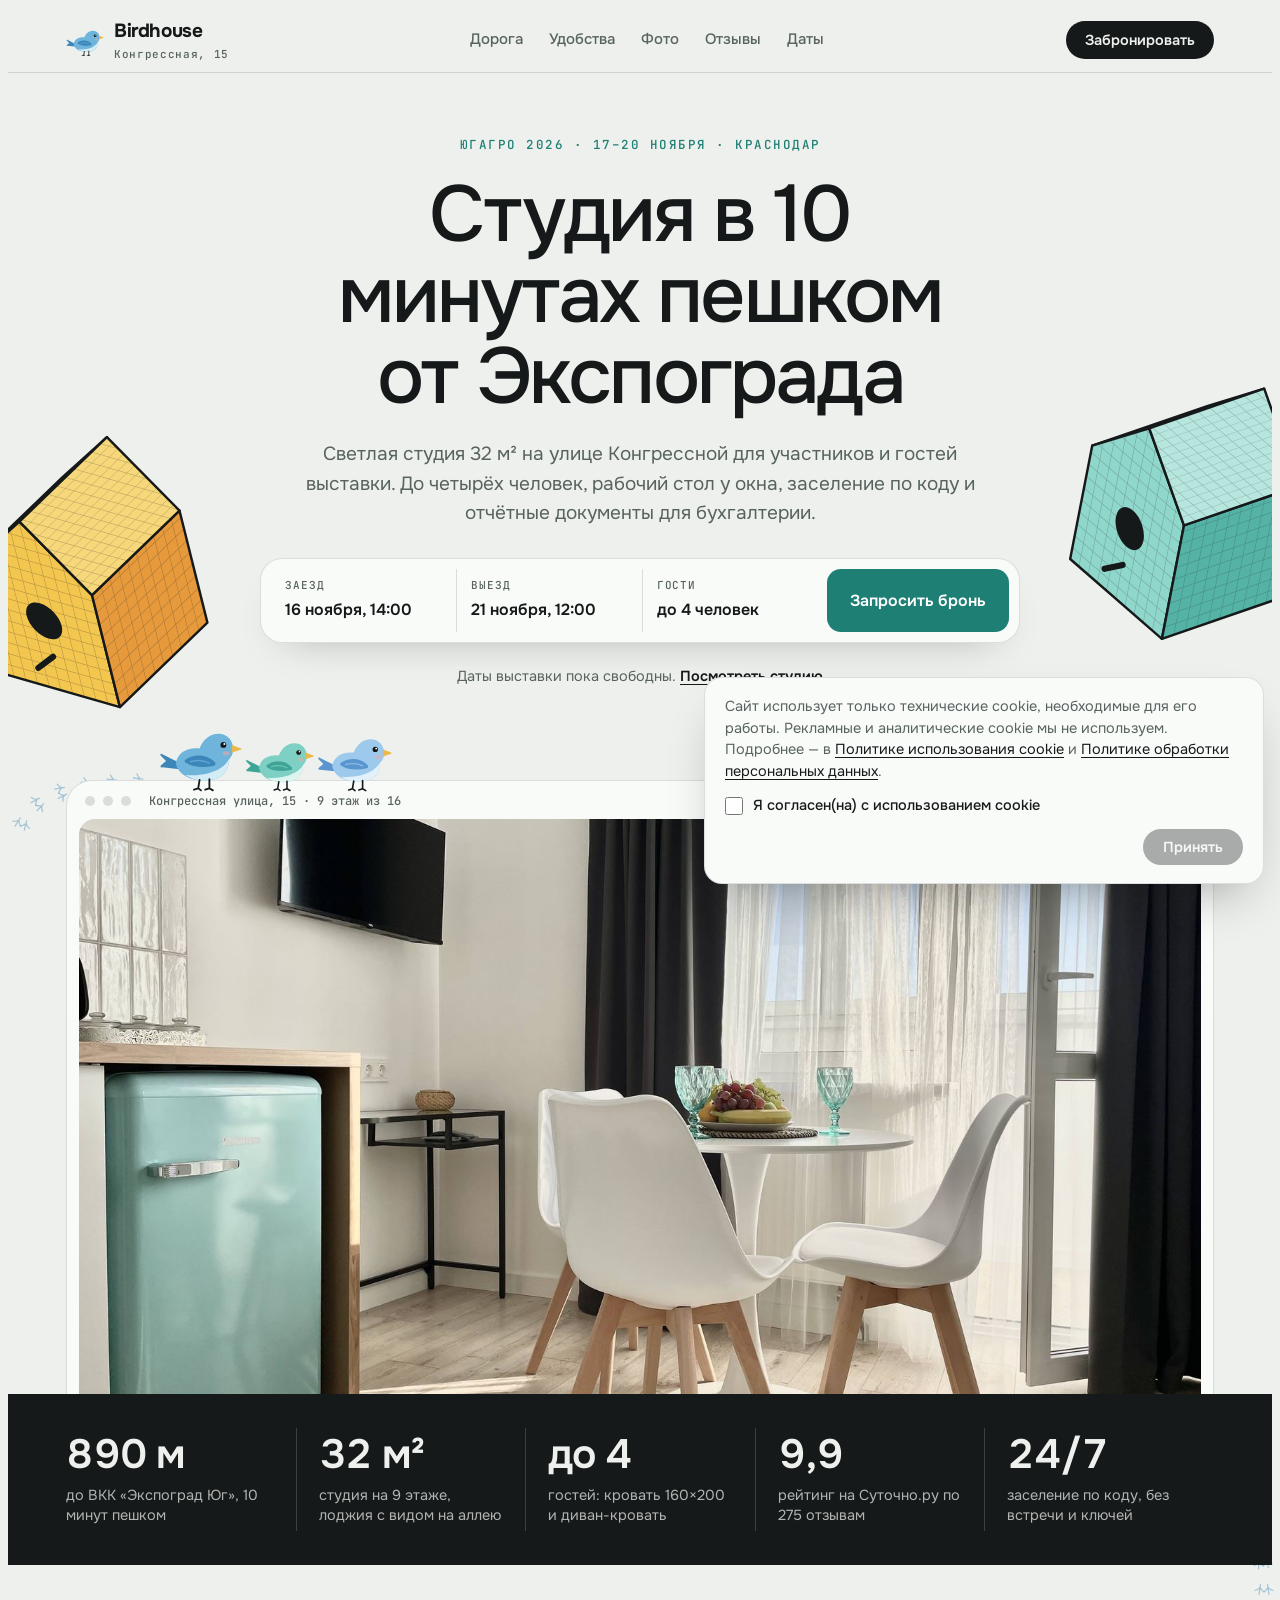
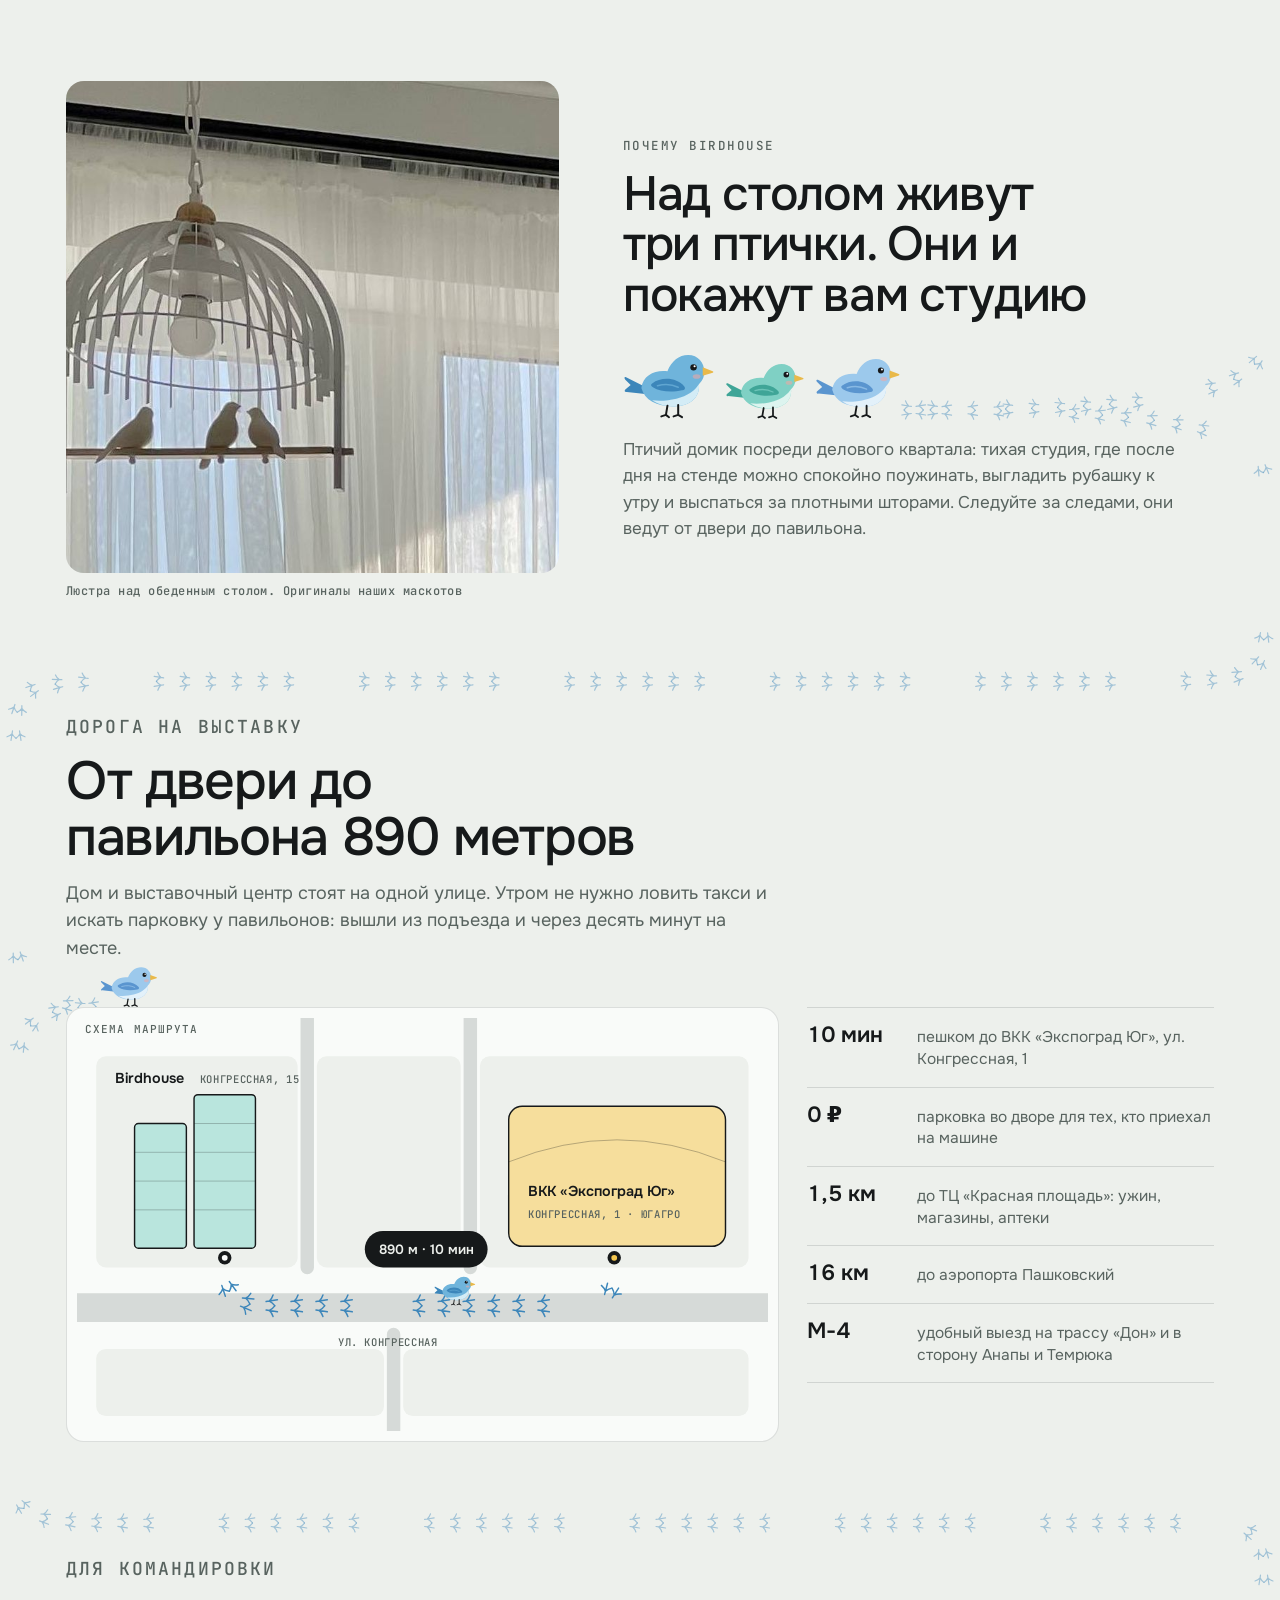
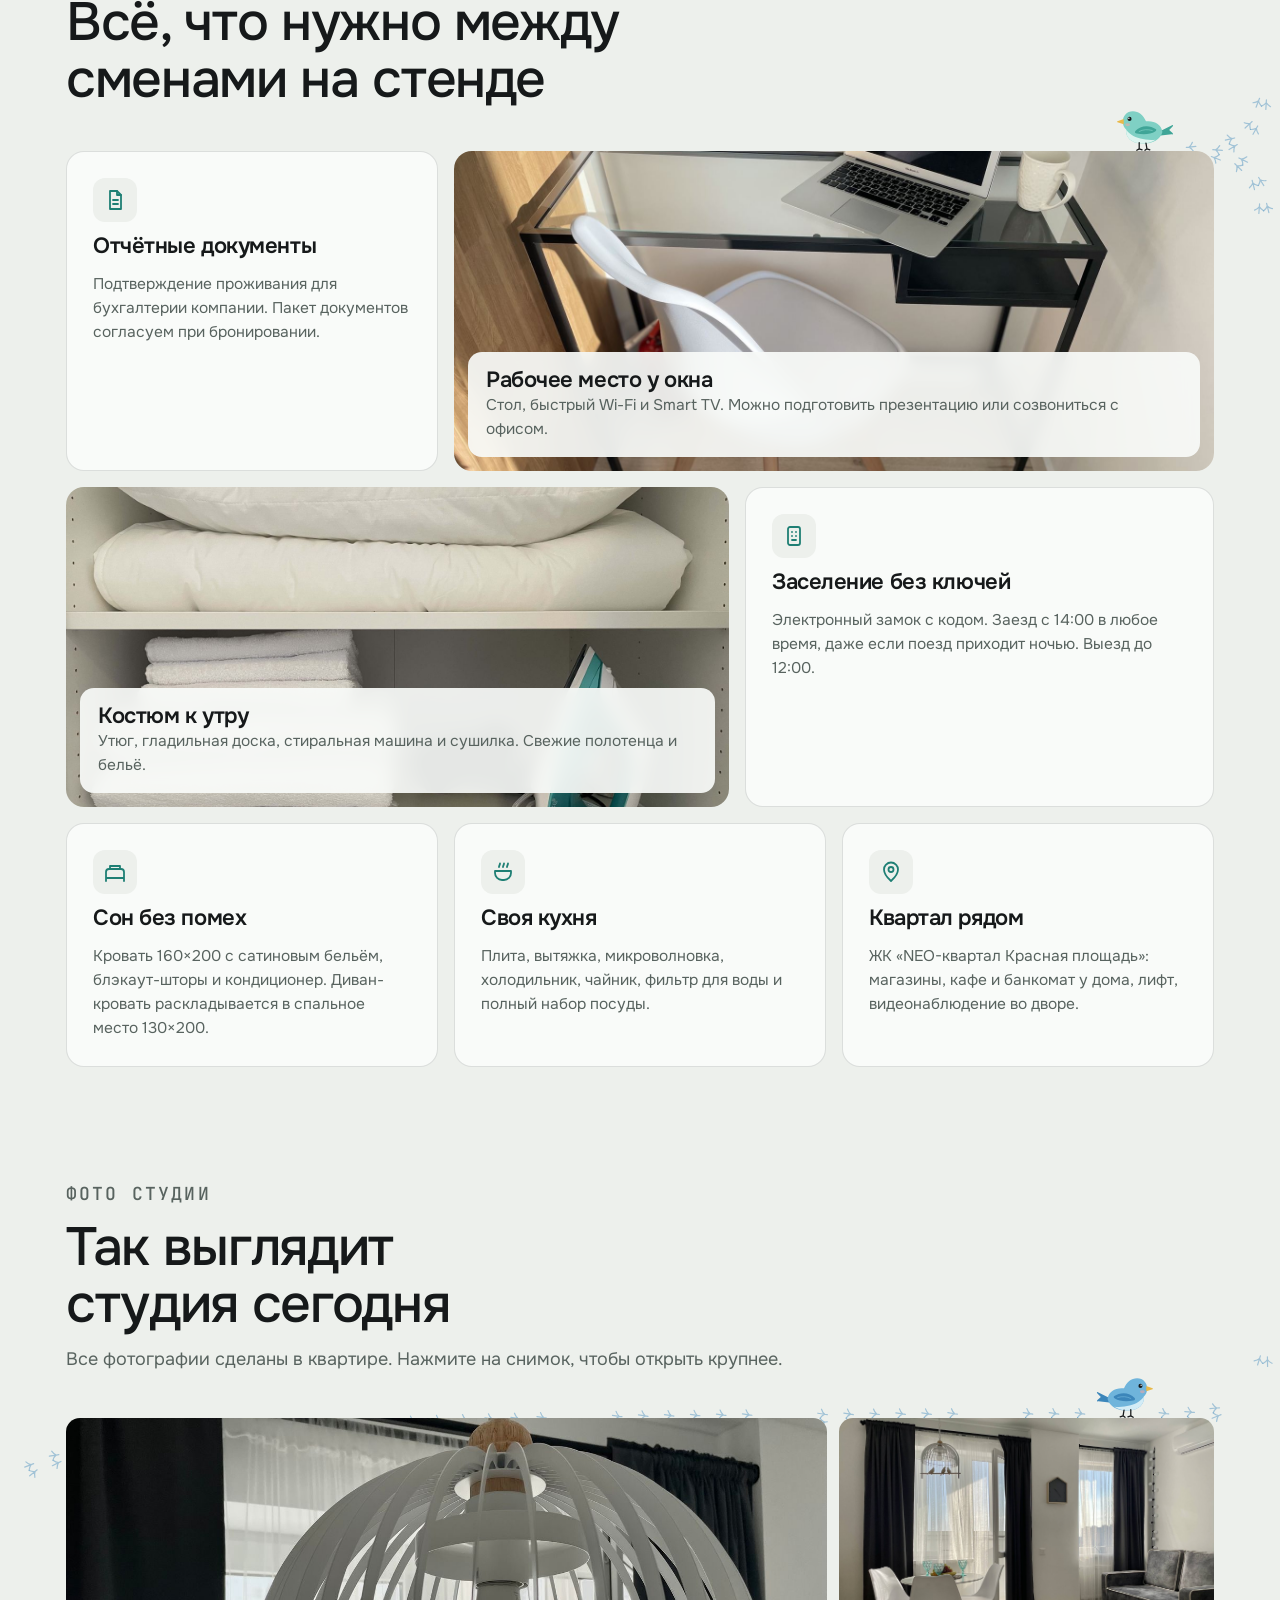
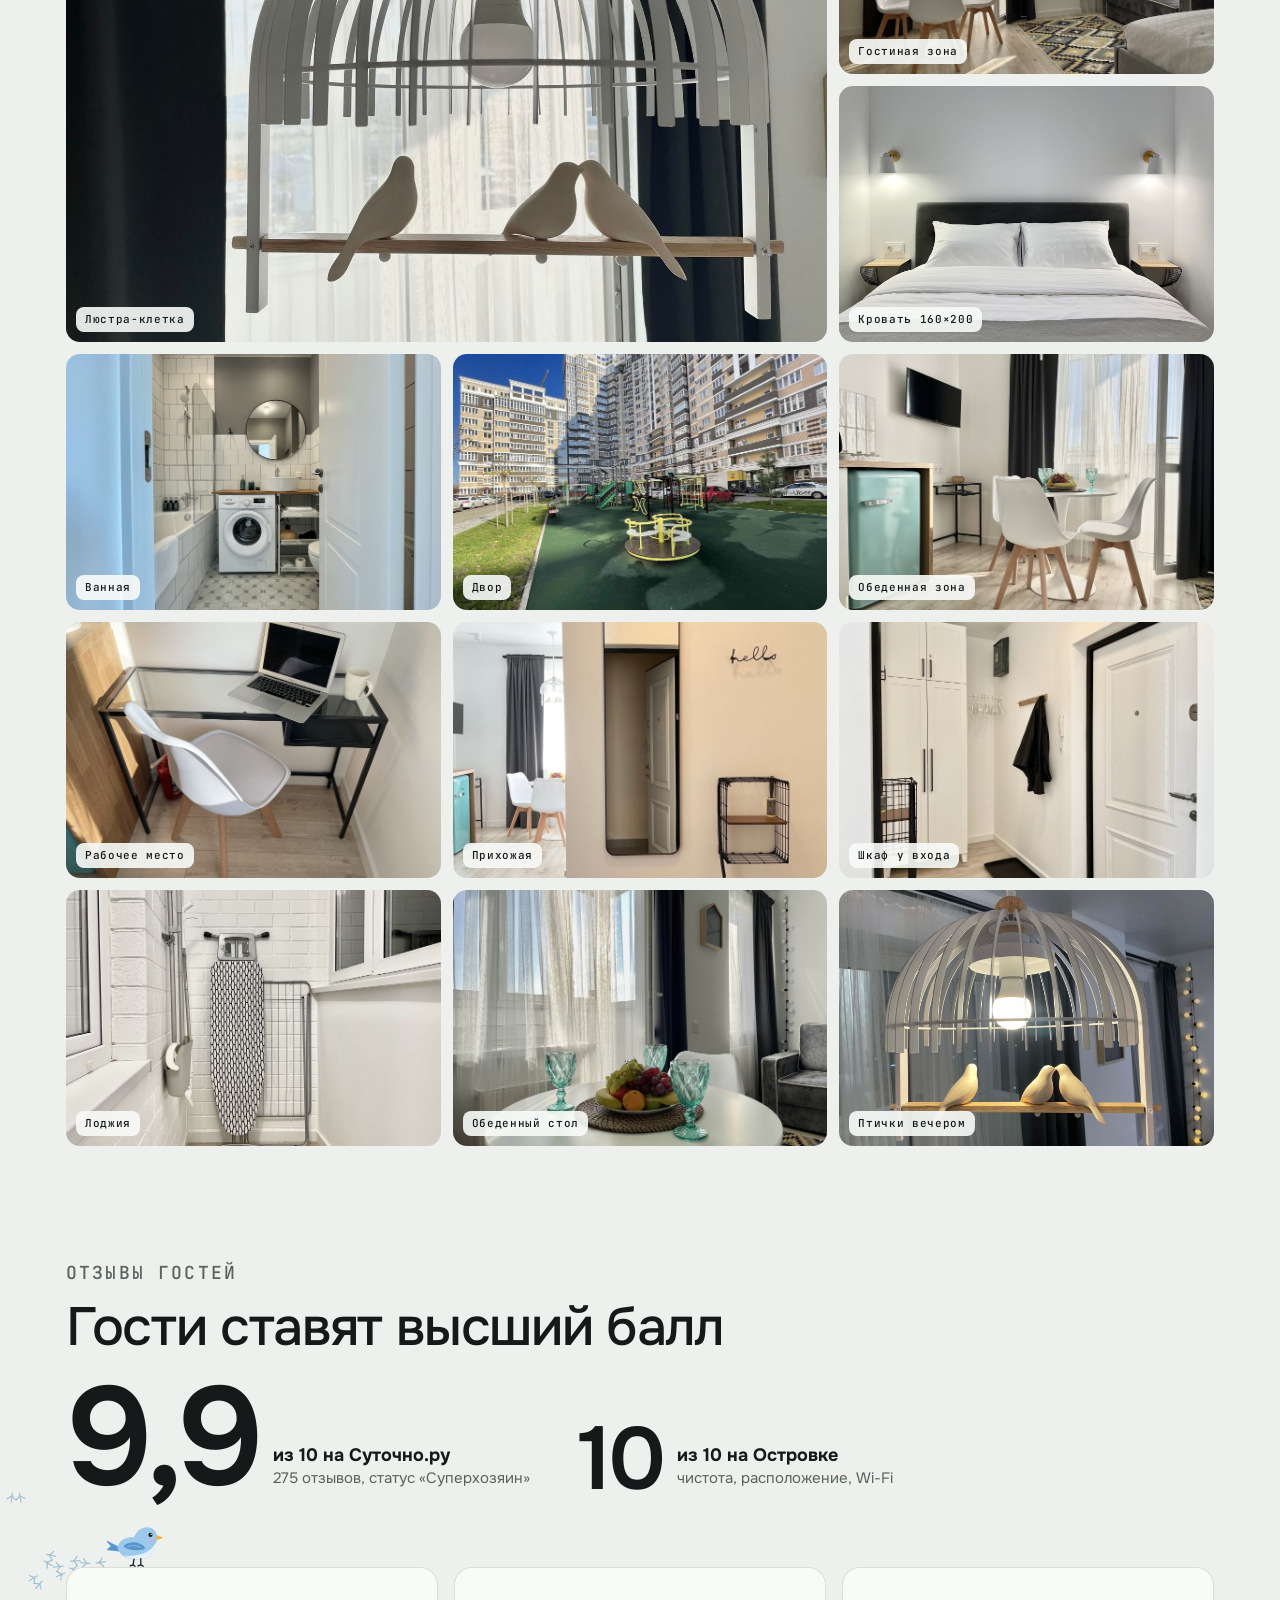
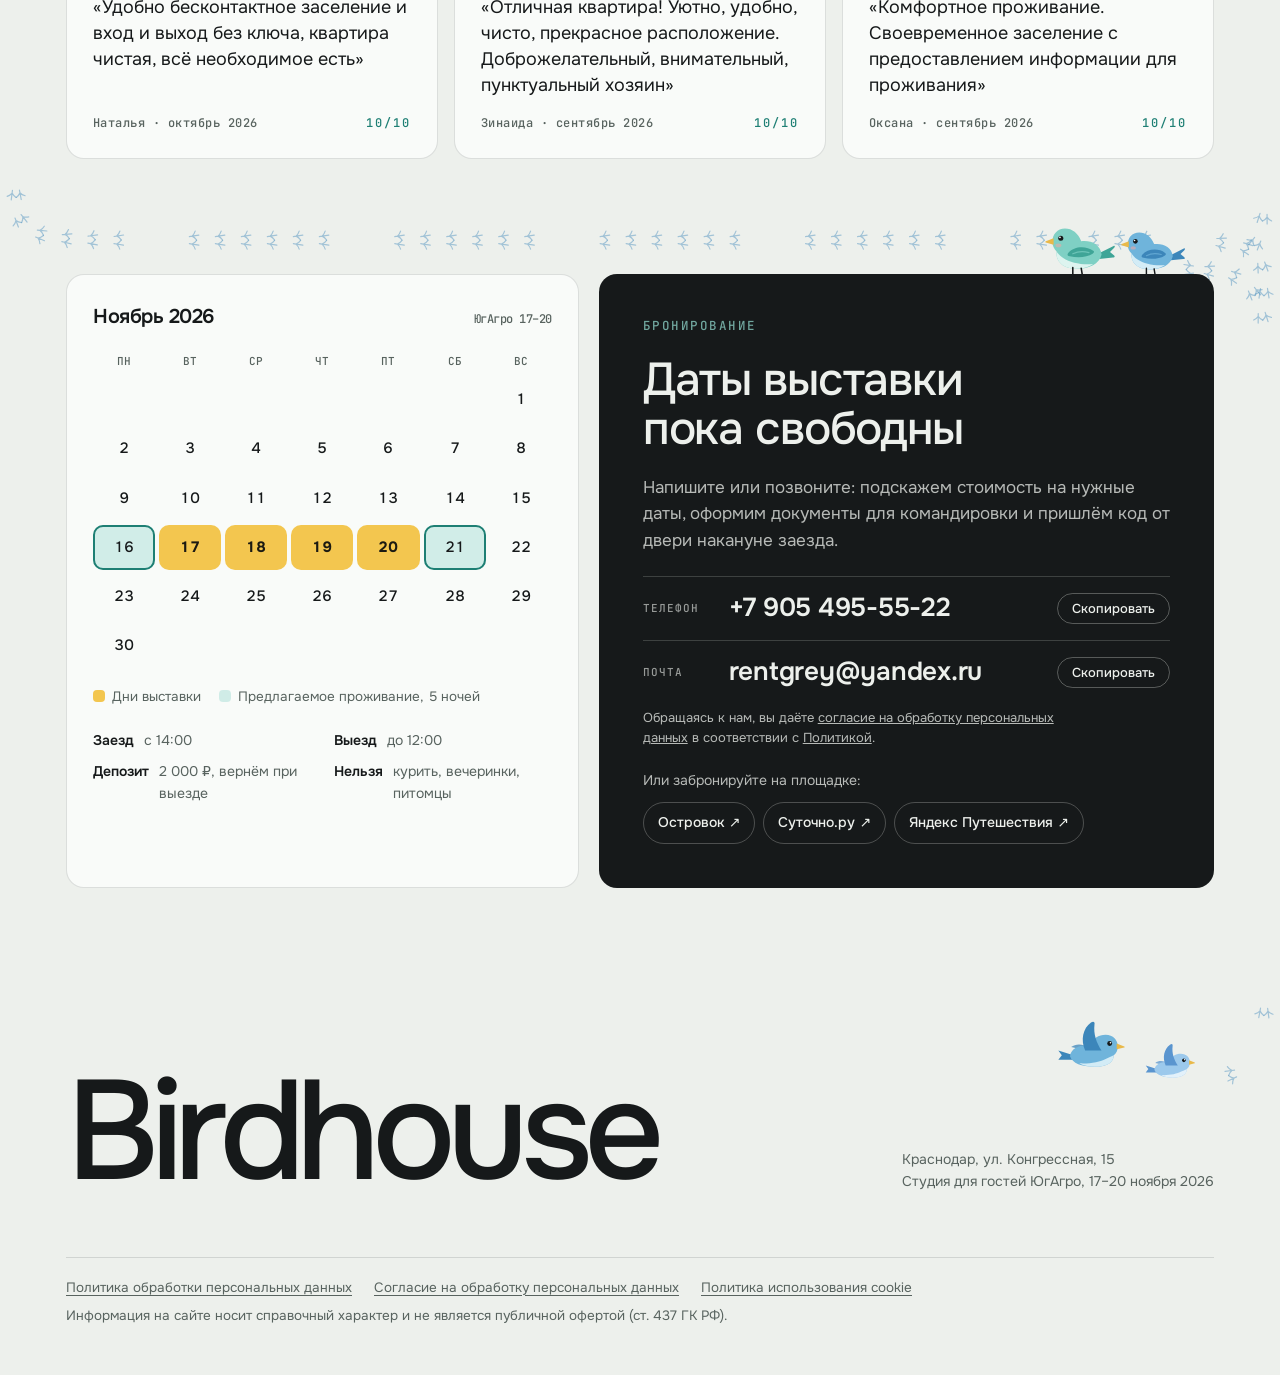
==== commit 807ffd4c: "Галерея: 12 новых фото в заданном порядке, сетка 3 колонки без перестановки Co-Authored-By: Claude O" ====
--- a/index.html
+++ b/index.html
@@ -174,14 +174,14 @@
 @media (max-width:640px){.c4,.c5,.c7,.c8,.c6{grid-column:1/-1}}
 
 /* gallery */
-.gallery{display:grid;grid-auto-flow:dense;grid-template-columns:repeat(4,minmax(0,1fr));grid-auto-rows:220px;gap:12px}
+.gallery{display:grid;grid-template-columns:repeat(3,minmax(0,1fr));grid-auto-rows:clamp(180px,20vw,270px);gap:12px}
 .gallery button{all:unset;cursor:zoom-in;position:relative;border-radius:14px;overflow:hidden;background:var(--surface)}
 .gallery button:focus-visible{outline:2.5px solid var(--accent);outline-offset:3px}
 .gallery img{width:100%;height:100%;object-fit:cover;transition:transform .5s ease}
 .gallery button:hover img{transform:scale(1.035)}
 .gallery span{position:absolute;left:10px;bottom:10px;font:500 11px/1 var(--f-mono);letter-spacing:.06em;background:color-mix(in srgb,var(--surface) 90%,transparent);color:var(--fg);padding:7px 9px;border-radius:8px}
 .gallery .g-w2{grid-column:span 2}.gallery .g-h2{grid-row:span 2}
-@media (max-width:820px){.gallery{grid-template-columns:repeat(2,minmax(0,1fr));grid-auto-rows:170px}}
+@media (max-width:820px){.gallery{grid-template-columns:repeat(2,minmax(0,1fr));grid-auto-rows:150px}.gallery .g-mw2{grid-column:span 2;grid-row:span 2}}
 dialog.lb{border:0;padding:0;background:transparent;max-width:min(1200px,94vw);max-height:92vh}
 dialog.lb::backdrop{background:rgba(10,14,13,.86)}
 dialog.lb img{max-height:86vh;width:auto;border-radius:12px}
@@ -478,17 +478,18 @@
       <p>Все фотографии сделаны в квартире. Нажмите на снимок, чтобы открыть крупнее.</p>
     </div>
     <div class="gal-wrap"><div class="perch-src sit" data-in="r" data-out="l" style="right:60px"><svg class="bird bob d2" viewBox="0 0 120 104"><use href="#bird"/></svg></div><div class="gallery" id="gallery">
-      <button class="g-w2 g-h2" data-src="img/overview.jpg"><img src="img/overview.jpg" alt="Общий вид студии: кровать, гостиная зона и кухня" loading="lazy"><span>Общий вид</span></button>
-      <button data-src="img/table.jpg"><img src="img/table.jpg" alt="Круглый стол с фруктами и бирюзовыми бокалами" loading="lazy"><span>Обеденный стол</span></button>
-      <button data-src="img/kitchen.jpg"><img src="img/kitchen.jpg" alt="Кухонный гарнитур с мятным холодильником" loading="lazy"><span>Кухня</span></button>
-      <button data-src="img/living.jpg"><img src="img/living.jpg" alt="Гостиная зона с диваном и люстрой-клеткой" loading="lazy"><span>Гостиная зона</span></button>
-      <button data-src="img/bath.jpg"><img src="img/bath.jpg" alt="Ванная комната с ванной, стиральной машиной и круглым зеркалом" loading="lazy"><span>Ванная</span></button>
-      <button class="g-h2" data-src="img/hello.jpg"><img src="img/hello.jpg" alt="Прихожая с зеркалом и надписью hello на стене" loading="lazy"><span>Прихожая</span></button>
-      <button data-src="img/day.jpg"><img src="img/day.jpg" alt="Вид из окна днём на город" loading="lazy"><span>Вид днём</span></button>
-      <button data-src="img/night.jpg"><img src="img/night.jpg" alt="Вид из окна ночью на огни города" loading="lazy"><span>Вид ночью</span></button>
-      <button class="g-w2" data-src="img/house.jpg"><img src="img/house.jpg" alt="Жилой дом на Конгрессной, 15 и парковка во дворе" loading="lazy"><span>Дом и парковка</span></button>
-      <button data-src="img/bottles.jpg"><img src="img/bottles.jpg" alt="Дозаторы с шампунем, кондиционером и гелем для душа" loading="lazy"><span>Косметика</span></button>
-      <button data-src="img/loggia.jpg"><img src="img/loggia.jpg" alt="Лоджия с гладильной доской и сушилкой для белья" loading="lazy"><span>Лоджия</span></button>
+      <button class="g-w2 g-h2" data-src="img/g/01.jpg"><img src="img/g/01.jpg" alt="Люстра-клетка с тремя фарфоровыми птичками на жёрдочке" loading="lazy"><span>Люстра-клетка</span></button>
+      <button data-src="img/g/02.jpg"><img src="img/g/02.jpg" alt="Гостиная зона: обеденный стол, диван и люстра-клетка у окон в пол" loading="lazy"><span>Гостиная зона</span></button>
+      <button data-src="img/g/03.jpg"><img src="img/g/03.jpg" alt="Двуспальная кровать 160×200 с белым бельём и бра по бокам" loading="lazy"><span>Кровать 160×200</span></button>
+      <button data-src="img/g/04.jpg"><img src="img/g/04.jpg" alt="Ванная комната с ванной, стиральной машиной и круглым зеркалом" loading="lazy"><span>Ванная</span></button>
+      <button data-src="img/g/05.jpg"><img src="img/g/05.jpg" alt="Двор дома на Конгрессной, 15: детская площадка и парковка" loading="lazy"><span>Двор</span></button>
+      <button data-src="img/g/06.jpg"><img src="img/g/06.jpg" alt="Обеденная зона у окна: круглый стол, белые стулья и мятный холодильник" loading="lazy"><span>Обеденная зона</span></button>
+      <button data-src="img/g/07.jpg"><img src="img/g/07.jpg" alt="Рабочий стол со стеклянной столешницей и белым стулом" loading="lazy"><span>Рабочее место</span></button>
+      <button data-src="img/g/08.jpg"><img src="img/g/08.jpg" alt="Прихожая с зеркалом и надписью hello на стене" loading="lazy"><span>Прихожая</span></button>
+      <button data-src="img/g/09.jpg"><img src="img/g/09.jpg" alt="Входная зона: шкаф для одежды, вешалка и входная дверь" loading="lazy"><span>Шкаф у входа</span></button>
+      <button data-src="img/g/10.jpg"><img src="img/g/10.jpg" alt="Лоджия с гладильной доской и сушилкой для белья" loading="lazy"><span>Лоджия</span></button>
+      <button data-src="img/g/11.jpg"><img src="img/g/11.jpg" alt="Круглый стол с фруктами и бирюзовыми бокалами" loading="lazy"><span>Обеденный стол</span></button>
+      <button class="g-mw2" data-src="img/g/12.jpg"><img src="img/g/12.jpg" alt="Люстра-клетка вечером: птички на жёрдочке под тёплым светом" loading="lazy"><span>Птички вечером</span></button>
     </div></div>
   </div>
 </section>
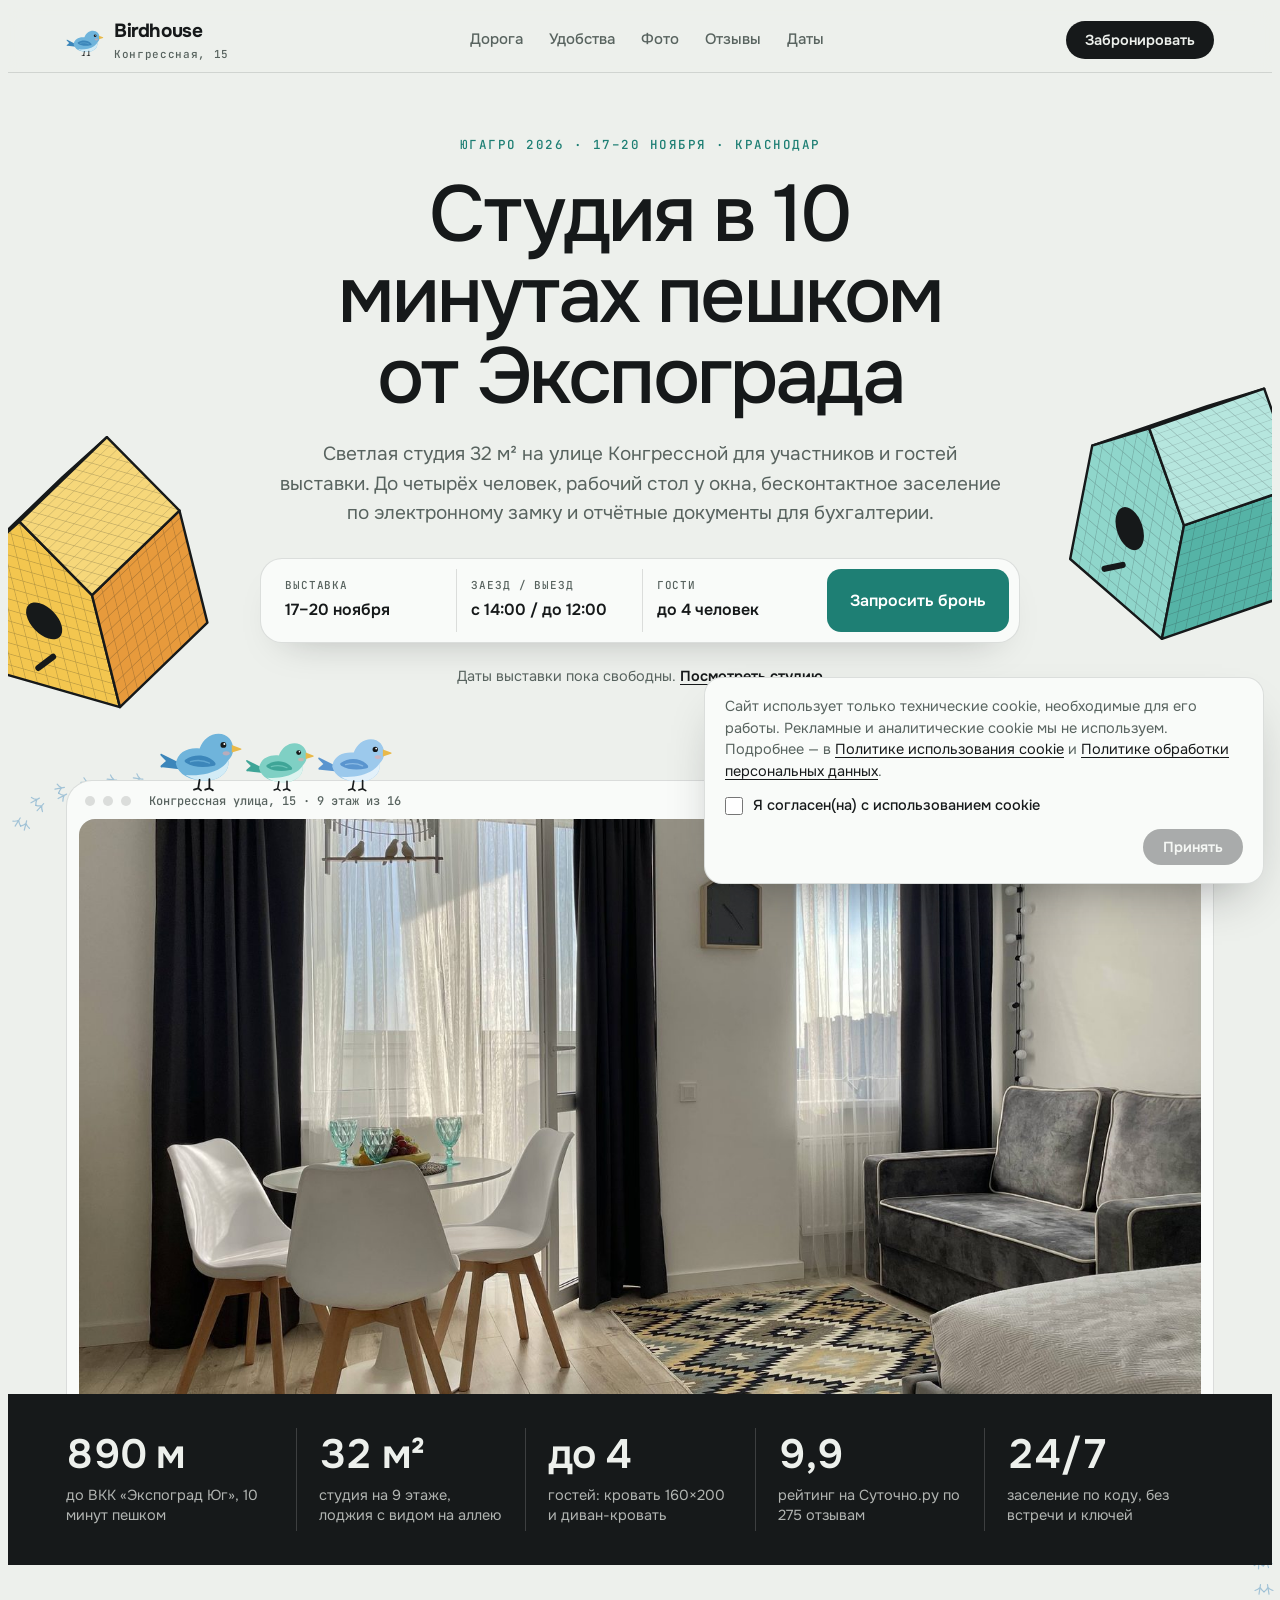
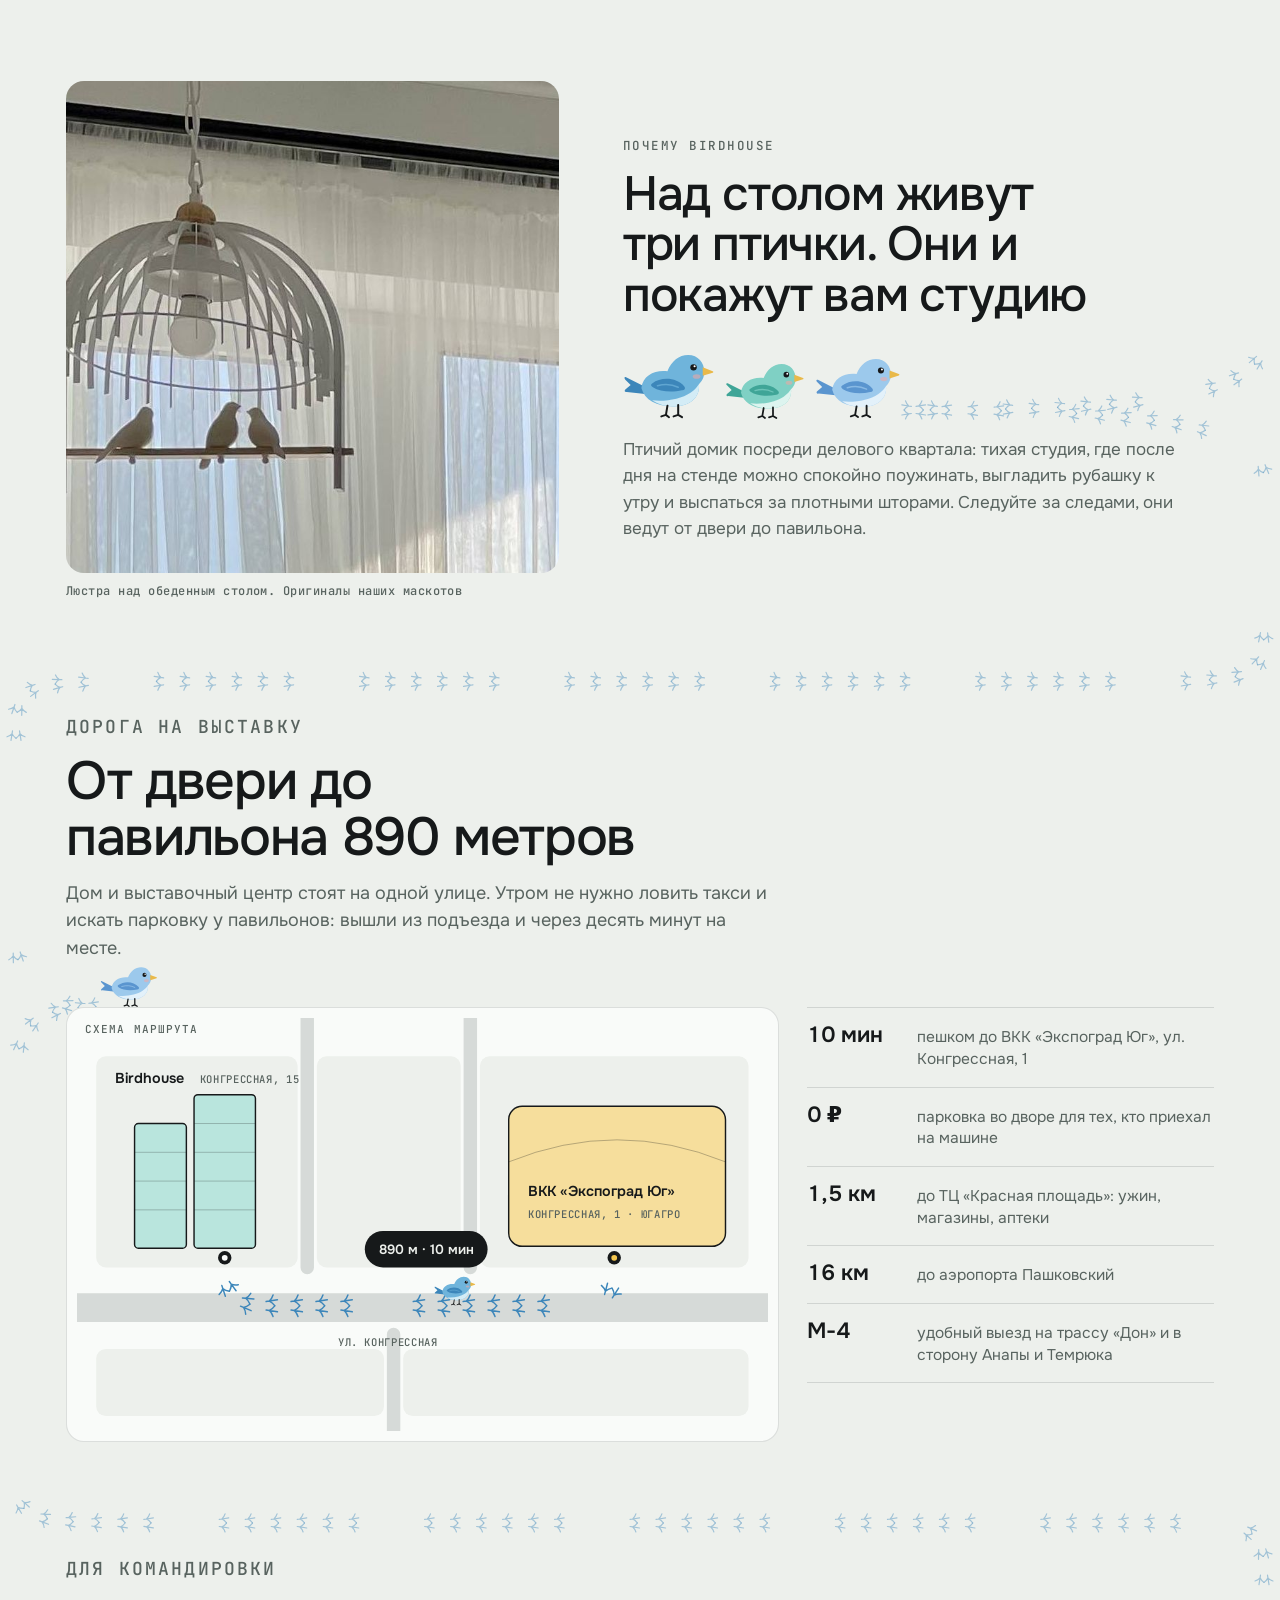
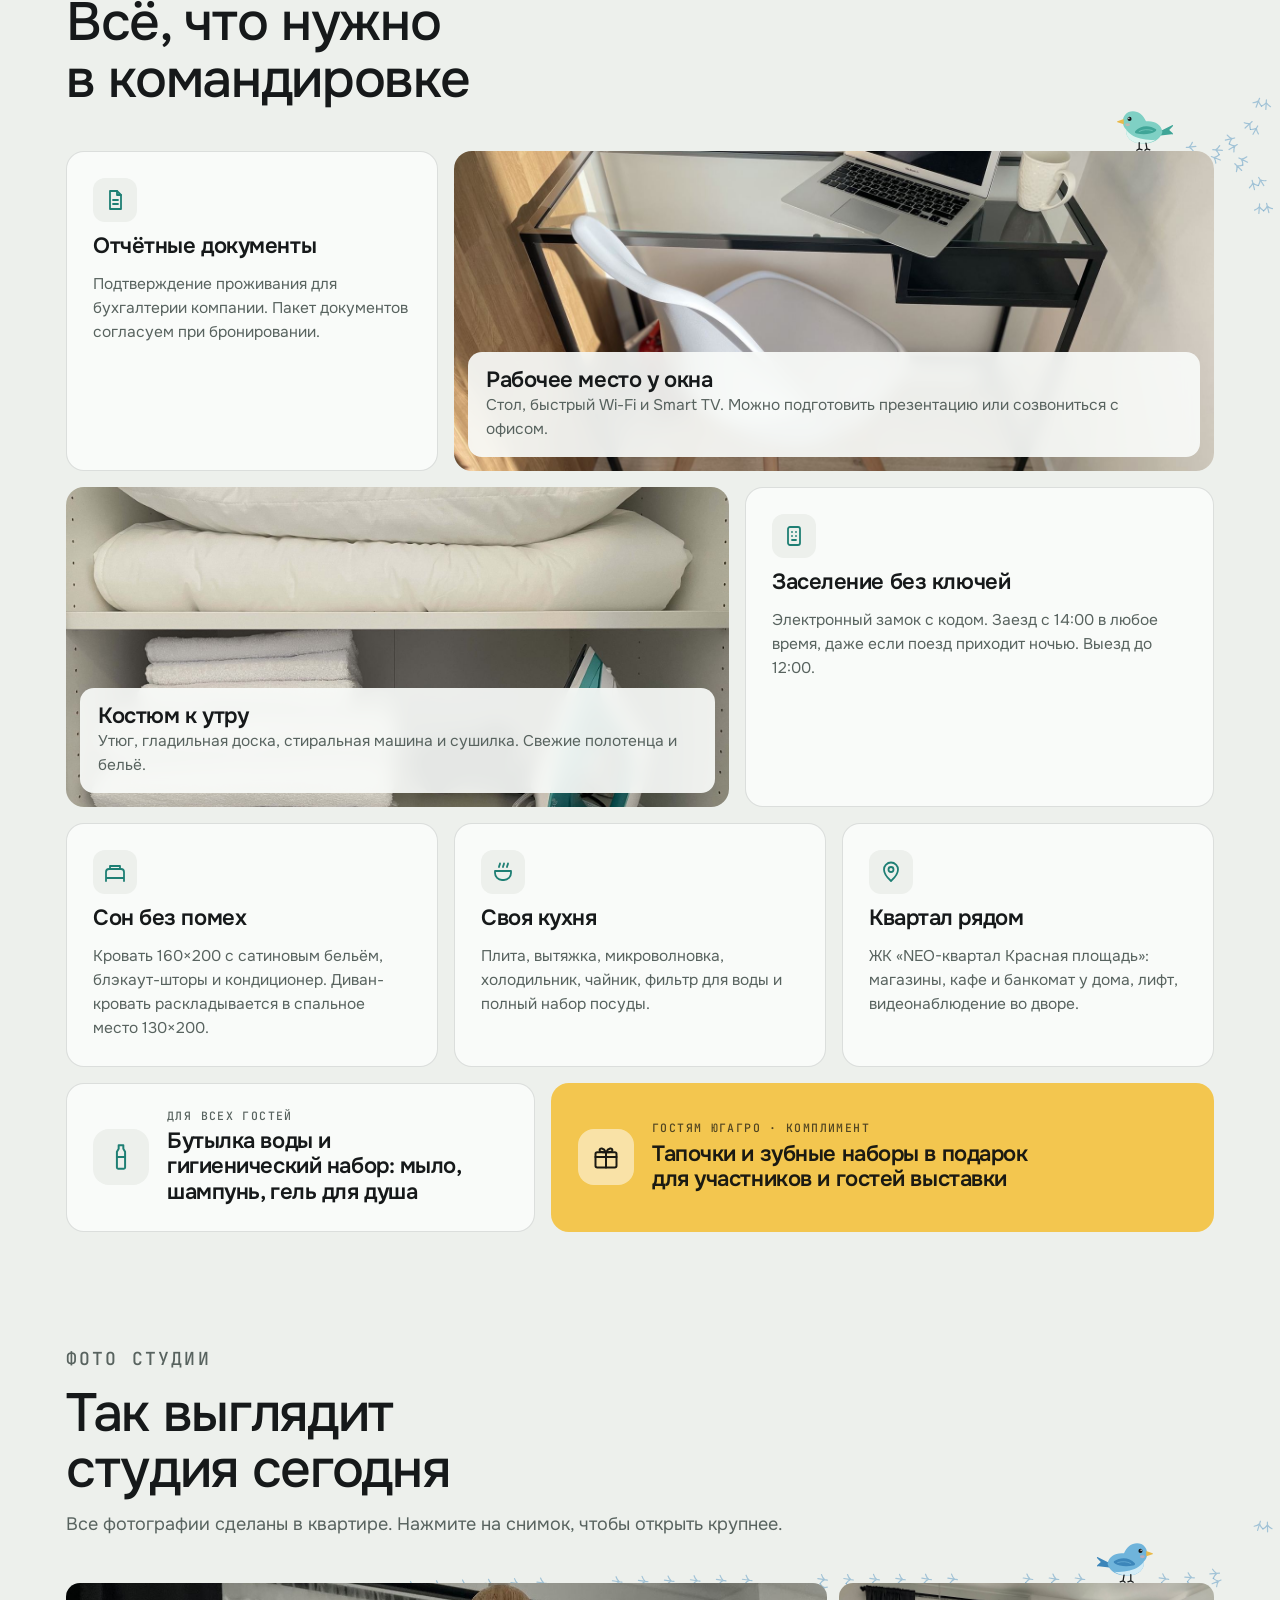
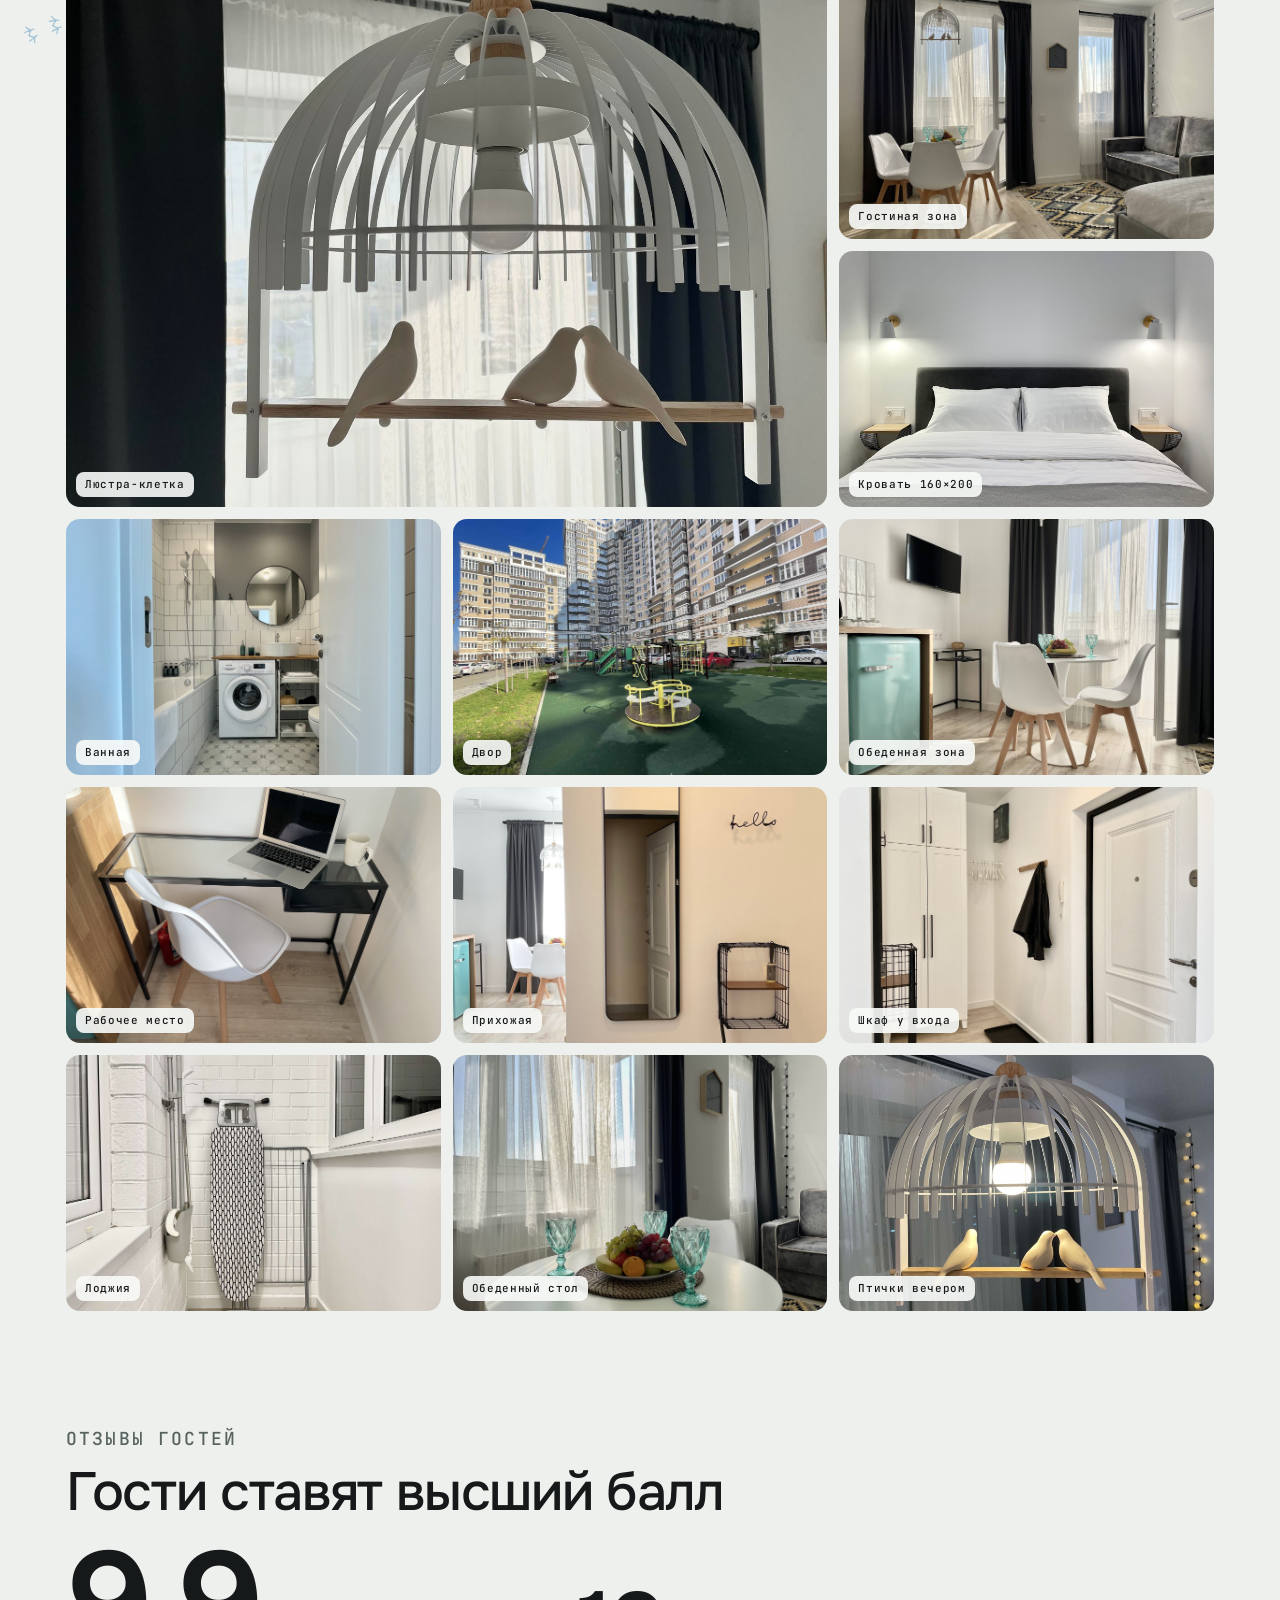
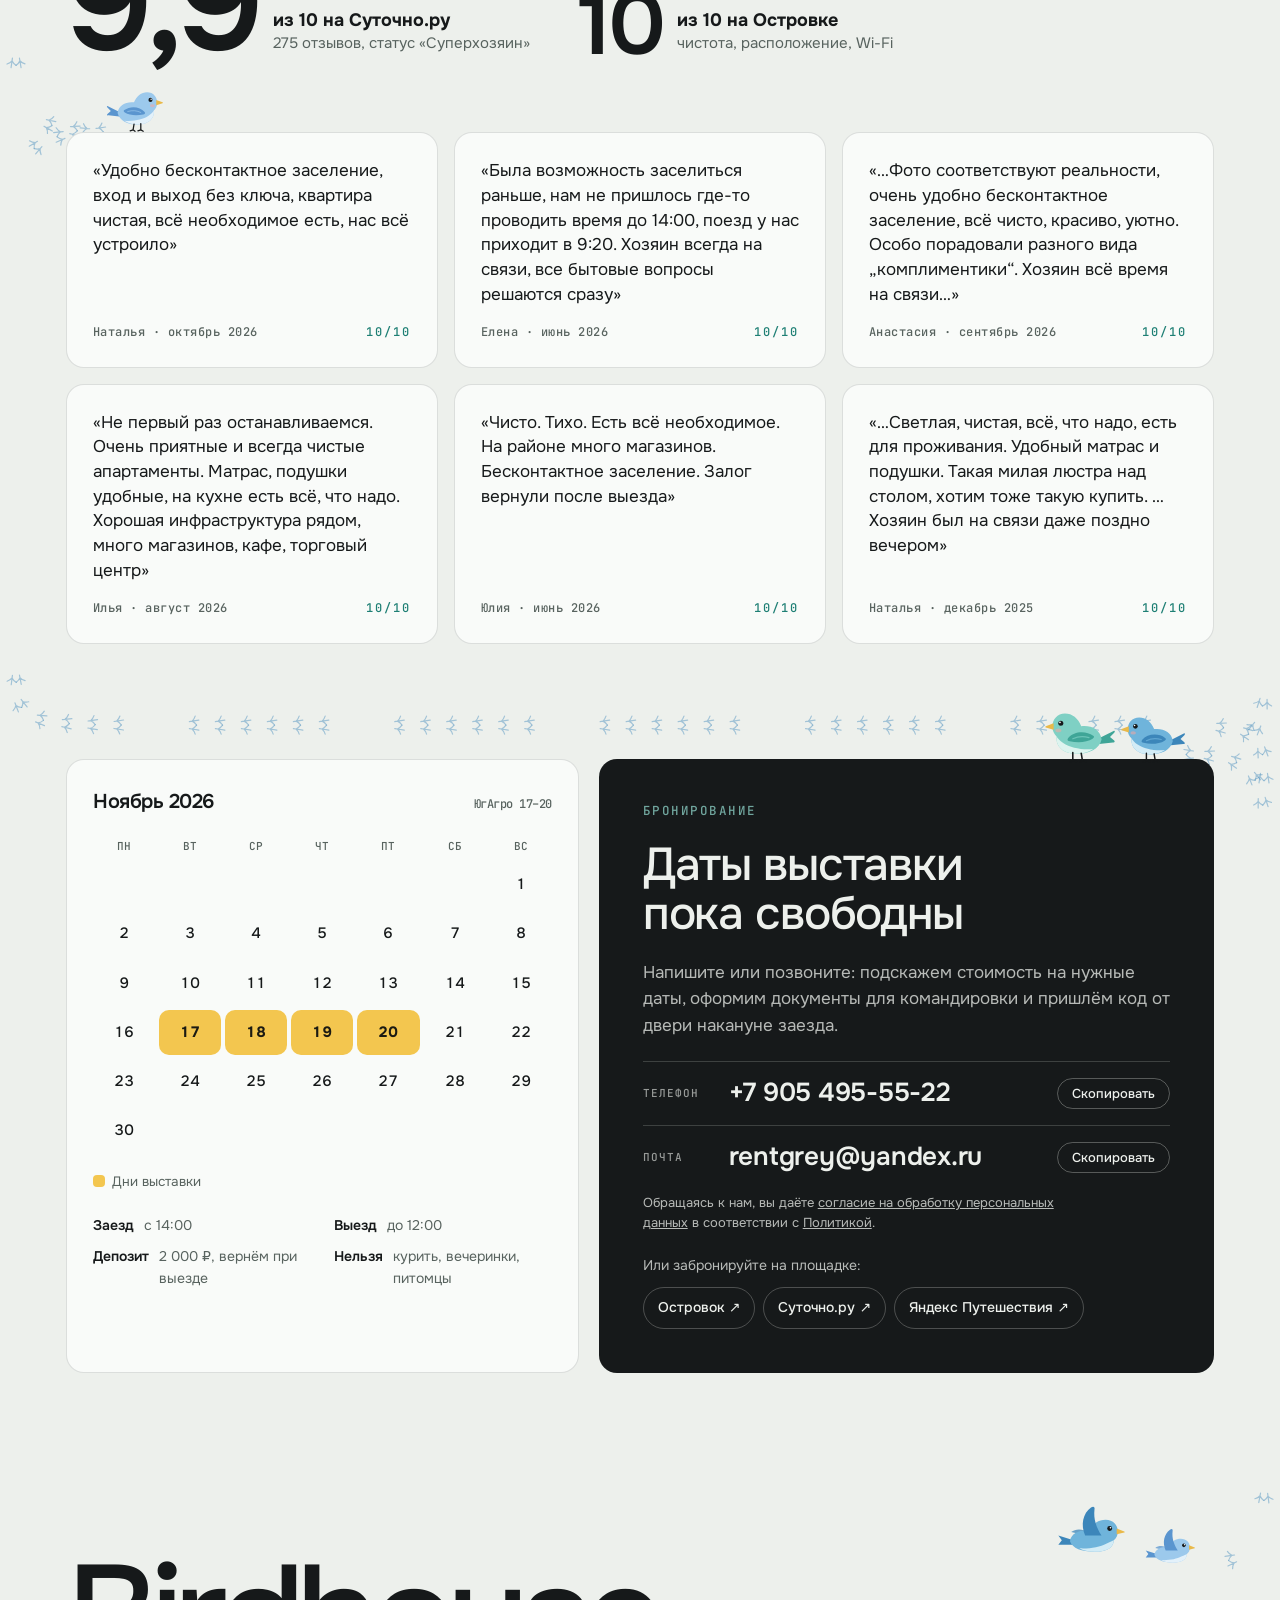
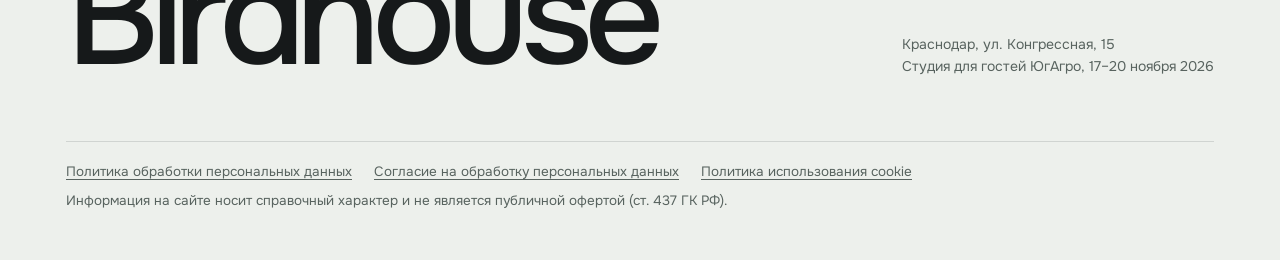
==== commit d240a77c: "Правки: обложка, бесконтактное заселение, комплименты гостям, 6 отзывов, календарь без 5 ночей Co-Au" ====
--- a/index.html
+++ b/index.html
@@ -169,6 +169,8 @@
 .card.photo{padding:0;overflow:visible;justify-content:flex-end;min-height:320px;border:0}
 .card.photo img{position:absolute;inset:0;width:100%;height:100%;object-fit:cover;border-radius:var(--r)}
 .card.photo .cap{position:relative;margin:14px;background:color-mix(in srgb,var(--surface) 92%,transparent);backdrop-filter:blur(8px);border-radius:14px;padding:16px 18px}
+.card.gift{flex-direction:row;gap:18px;align-items:center}.gift .gi{flex:none;width:56px;height:56px;border-radius:16px;display:grid;place-items:center;background:var(--bg);color:var(--accent)}.gift .gi svg{width:28px;height:28px}.gift .tag{font:500 11.5px/1 var(--f-mono);letter-spacing:.12em;text-transform:uppercase;color:var(--muted)}.gift h3{margin-top:8px}
+.card.expo{background:var(--wheat);border-color:transparent;color:#1B1A12}.card.expo .tag{color:#1B1A12;opacity:.75}.card.expo .gi{background:rgba(255,255,255,.5);color:#1B1A12}
 .c4{grid-column:span 4}.c5{grid-column:span 5}.c7{grid-column:span 7}.c8{grid-column:span 8}.c6{grid-column:span 6}
 @media (max-width:980px){.c4,.c5,.c7,.c8,.c6{grid-column:span 6}}
 @media (max-width:640px){.c4,.c5,.c7,.c8,.c6{grid-column:1/-1}}
@@ -195,7 +197,7 @@
 .score div strong{display:block;color:var(--fg);font-size:18px}
 .quotes{display:grid;grid-template-columns:repeat(3,minmax(0,1fr));gap:16px}
 .quote{background:var(--surface);border:1px solid var(--line);border-radius:var(--r);padding:26px;display:flex;flex-direction:column;gap:18px;justify-content:space-between}
-.quote p{font-size:18px;line-height:1.45}
+.quote p{font-size:17px;line-height:1.45}
 .quote footer{display:flex;justify-content:space-between;gap:10px;font:500 12px/1.3 var(--f-mono);color:var(--muted);letter-spacing:.04em}
 .stars{color:var(--accent);letter-spacing:2px}
 @media (max-width:900px){.quotes{grid-template-columns:1fr}}
@@ -311,10 +313,10 @@
   <div class="wrap">
     <p class="eyebrow">ЮгАгро 2026 · 17–20 ноября · Краснодар</p>
     <h1>Студия в 10 минутах пешком от Экспограда</h1>
-    <p class="lead">Светлая студия 32 м² на улице Конгрессной для участников и гостей выставки. До четырёх человек, рабочий стол у окна, заселение по коду и отчётные документы для бухгалтерии.</p>
+    <p class="lead">Светлая студия 32 м² на улице Конгрессной для участников и гостей выставки. До четырёх человек, рабочий стол у окна, бесконтактное заселение по электронному замку и отчётные документы для бухгалтерии.</p>
     <div class="bookbar" role="group" aria-label="Даты проживания на выставку">
-      <div class="f"><span>Заезд</span><strong>16 ноября, 14:00</strong></div>
-      <div class="f"><span>Выезд</span><strong>21 ноября, 12:00</strong></div>
+      <div class="f"><span>Выставка</span><strong>17–20 ноября</strong></div>
+      <div class="f"><span>Заезд / выезд</span><strong>с 14:00 / до 12:00</strong></div>
       <div class="f"><span>Гости</span><strong>до 4 человек</strong></div>
       <a class="btn btn-accent" href="#book">Запросить бронь</a>
     </div>
@@ -330,7 +332,7 @@
         <svg viewBox="0 0 50 40" fill="none" stroke="currentColor" stroke-width="2.4" stroke-linecap="round"><path d="M46 4 C34 8 22 18 12 32"/><path d="M10 20 L12 33 L24 30"/></svg>
       </div>
       <div class="bar"><i></i><i></i><i></i><em>Конгрессная улица, 15 · 9 этаж из 16</em></div>
-      <img src="img/hero.jpg" alt="Гостиная зона студии: мятный холодильник, круглый белый стол, окна в пол с лёгким тюлем" width="1600" height="1200">
+      <img src="img/hero.jpg" alt="Гостиная зона студии: обеденный стол, диван и люстра-клетка у окон в пол" width="1600" height="1200" style="object-position:50% 62%">
     </div>
   </div>
 </header>
@@ -430,7 +432,7 @@
   <div class="wrap">
     <div class="sec-head">
       <p class="eyebrow">Для командировки</p>
-      <h2 id="work-h">Всё, что нужно между сменами на стенде</h2>
+      <h2 id="work-h">Всё, что нужно в командировке</h2>
     </div>
     <div class="bento">
       <div class="card c4">
@@ -465,6 +467,14 @@
         <div class="ic"><svg viewBox="0 0 24 24" fill="none" stroke="currentColor" stroke-width="1.8" stroke-linecap="round" stroke-linejoin="round"><path d="M12 21s-7-6.2-7-11.5A7 7 0 0 1 19 9.5C19 14.8 12 21 12 21z"/><circle cx="12" cy="9.5" r="2.5"/></svg></div>
         <h3>Квартал рядом</h3>
         <p>ЖК «NEO-квартал Красная площадь»: магазины, кафе и банкомат у дома, лифт, видеонаблюдение во дворе.</p>
+      </div>
+      <div class="card c5 gift">
+        <div class="gi"><svg viewBox="0 0 24 24" fill="none" stroke="currentColor" stroke-width="1.7" stroke-linecap="round" stroke-linejoin="round"><path d="M10 2h4v3l1.5 2.5V21a1 1 0 0 1-1 1h-5a1 1 0 0 1-1-1V7.5L10 5z"/><path d="M8.5 12h7"/></svg></div>
+        <div><p class="tag">Для всех гостей</p><h3>Бутылка воды и гигиенический набор: мыло, шампунь, гель для душа</h3></div>
+      </div>
+      <div class="card c7 gift expo">
+        <div class="gi"><svg viewBox="0 0 24 24" fill="none" stroke="currentColor" stroke-width="1.7" stroke-linecap="round" stroke-linejoin="round"><rect x="3" y="8" width="18" height="13" rx="1.5"/><path d="M3 12h18M12 8v13"/><path d="M12 8C10 4 6.5 4 6.5 6.2 6.5 8 9.5 8 12 8zM12 8c2-4 5.5-4 5.5-1.8C17.5 8 14.5 8 12 8z"/></svg></div>
+        <div><p class="tag">Гостям ЮгАгро · комплимент</p><h3>Тапочки и зубные наборы в подарок для участников и гостей выставки</h3></div>
       </div>
     </div>
   </div>
@@ -505,9 +515,12 @@
       <div class="score"><b style="font-size:clamp(56px,7vw,88px)">10</b><div><strong>из 10 на Островке</strong>чистота, расположение, Wi-Fi</div></div>
     </div>
     <div class="quotes"><div class="perch-src sit" data-in="l" data-out="l" style="left:40px"><svg class="bird pale bob" viewBox="0 0 120 104"><use href="#bird"/></svg></div>
-      <article class="quote"><p>«Удобно бесконтактное заселение и вход и выход без ключа, квартира чистая, всё необходимое есть»</p><footer><span>Наталья · октябрь 2026</span><span class="stars" aria-label="Оценка 10 из 10">10/10</span></footer></article>
-      <article class="quote"><p>«Отличная квартира! Уютно, удобно, чисто, прекрасное расположение. Доброжелательный, внимательный, пунктуальный хозяин»</p><footer><span>Зинаида · сентябрь 2026</span><span class="stars" aria-label="Оценка 10 из 10">10/10</span></footer></article>
-      <article class="quote"><p>«Комфортное проживание. Своевременное заселение с предоставлением информации для проживания»</p><footer><span>Оксана · сентябрь 2026</span><span class="stars" aria-label="Оценка 10 из 10">10/10</span></footer></article>
+      <article class="quote"><p>«Удобно бесконтактное заселение, вход и выход без ключа, квартира чистая, всё необходимое есть, нас всё устроило»</p><footer><span>Наталья · октябрь 2026</span><span class="stars" aria-label="Оценка 10 из 10">10/10</span></footer></article>
+      <article class="quote"><p>«Была возможность заселиться раньше, нам не пришлось где-то проводить время до 14:00, поезд у нас приходит в 9:20. Хозяин всегда на связи, все бытовые вопросы решаются сразу»</p><footer><span>Елена · июнь 2026</span><span class="stars" aria-label="Оценка 10 из 10">10/10</span></footer></article>
+      <article class="quote"><p>«…Фото соответствуют реальности, очень удобно бесконтактное заселение, всё чисто, красиво, уютно. Особо порадовали разного вида „комплиментики“. Хозяин всё время на связи…»</p><footer><span>Анастасия · сентябрь 2026</span><span class="stars" aria-label="Оценка 10 из 10">10/10</span></footer></article>
+      <article class="quote"><p>«Не первый раз останавливаемся. Очень приятные и всегда чистые апартаменты. Матрас, подушки удобные, на кухне есть всё, что надо. Хорошая инфраструктура рядом, много магазинов, кафе, торговый центр»</p><footer><span>Илья · август 2026</span><span class="stars" aria-label="Оценка 10 из 10">10/10</span></footer></article>
+      <article class="quote"><p>«Чисто. Тихо. Есть всё необходимое. На районе много магазинов. Бесконтактное заселение. Залог вернули после выезда»</p><footer><span>Юлия · июнь 2026</span><span class="stars" aria-label="Оценка 10 из 10">10/10</span></footer></article>
+      <article class="quote"><p>«…Светлая, чистая, всё, что надо, есть для проживания. Удобный матрас и подушки. Такая милая люстра над столом, хотим тоже такую купить. …Хозяин был на связи даже поздно вечером»</p><footer><span>Наталья · декабрь 2025</span><span class="stars" aria-label="Оценка 10 из 10">10/10</span></footer></article>
     </div>
   </div>
 </section>
@@ -520,8 +533,7 @@
         <div class="days" id="days" aria-label="Календарь ноября 2026"></div>
         <div class="legend">
           <span><i style="background:var(--wheat)"></i>Дни выставки</span>
-          <span><i style="background:color-mix(in srgb,var(--mint) 38%,transparent)"></i>Предлагаемое проживание, 5 ночей</span>
-        </div>
+                  </div>
         <div class="rules">
           <div><b>Заезд</b>с 14:00</div><div><b>Выезд</b>до 12:00</div>
           <div><b>Депозит</b>2 000 ₽, вернём при выезде</div><div><b>Нельзя</b>курить, вечеринки, питомцы</div>
@@ -577,8 +589,8 @@
   h.forEach(function(x){var d=document.createElement('div');d.className='h';d.textContent=x;days.appendChild(d)});
   for(var i=0;i<6;i++){days.appendChild(document.createElement('div'))}
   for(var n=1;n<=30;n++){var d=document.createElement('div');d.className='d';d.textContent=n;
-    if(n>=16&&n<=21)d.classList.add('stay'); if(n>=17&&n<=20){d.classList.add('expo');d.title='ЮгАгро 2026'}
-    if(n===16||n===21)d.classList.add('edge'); days.appendChild(d)}
+    if(n>=17&&n<=20){d.classList.add('expo');d.title='ЮгАгро 2026'}
+    days.appendChild(d)}
 
   // copy buttons
   document.querySelectorAll('.copy').forEach(function(b){b.addEventListener('click',function(){
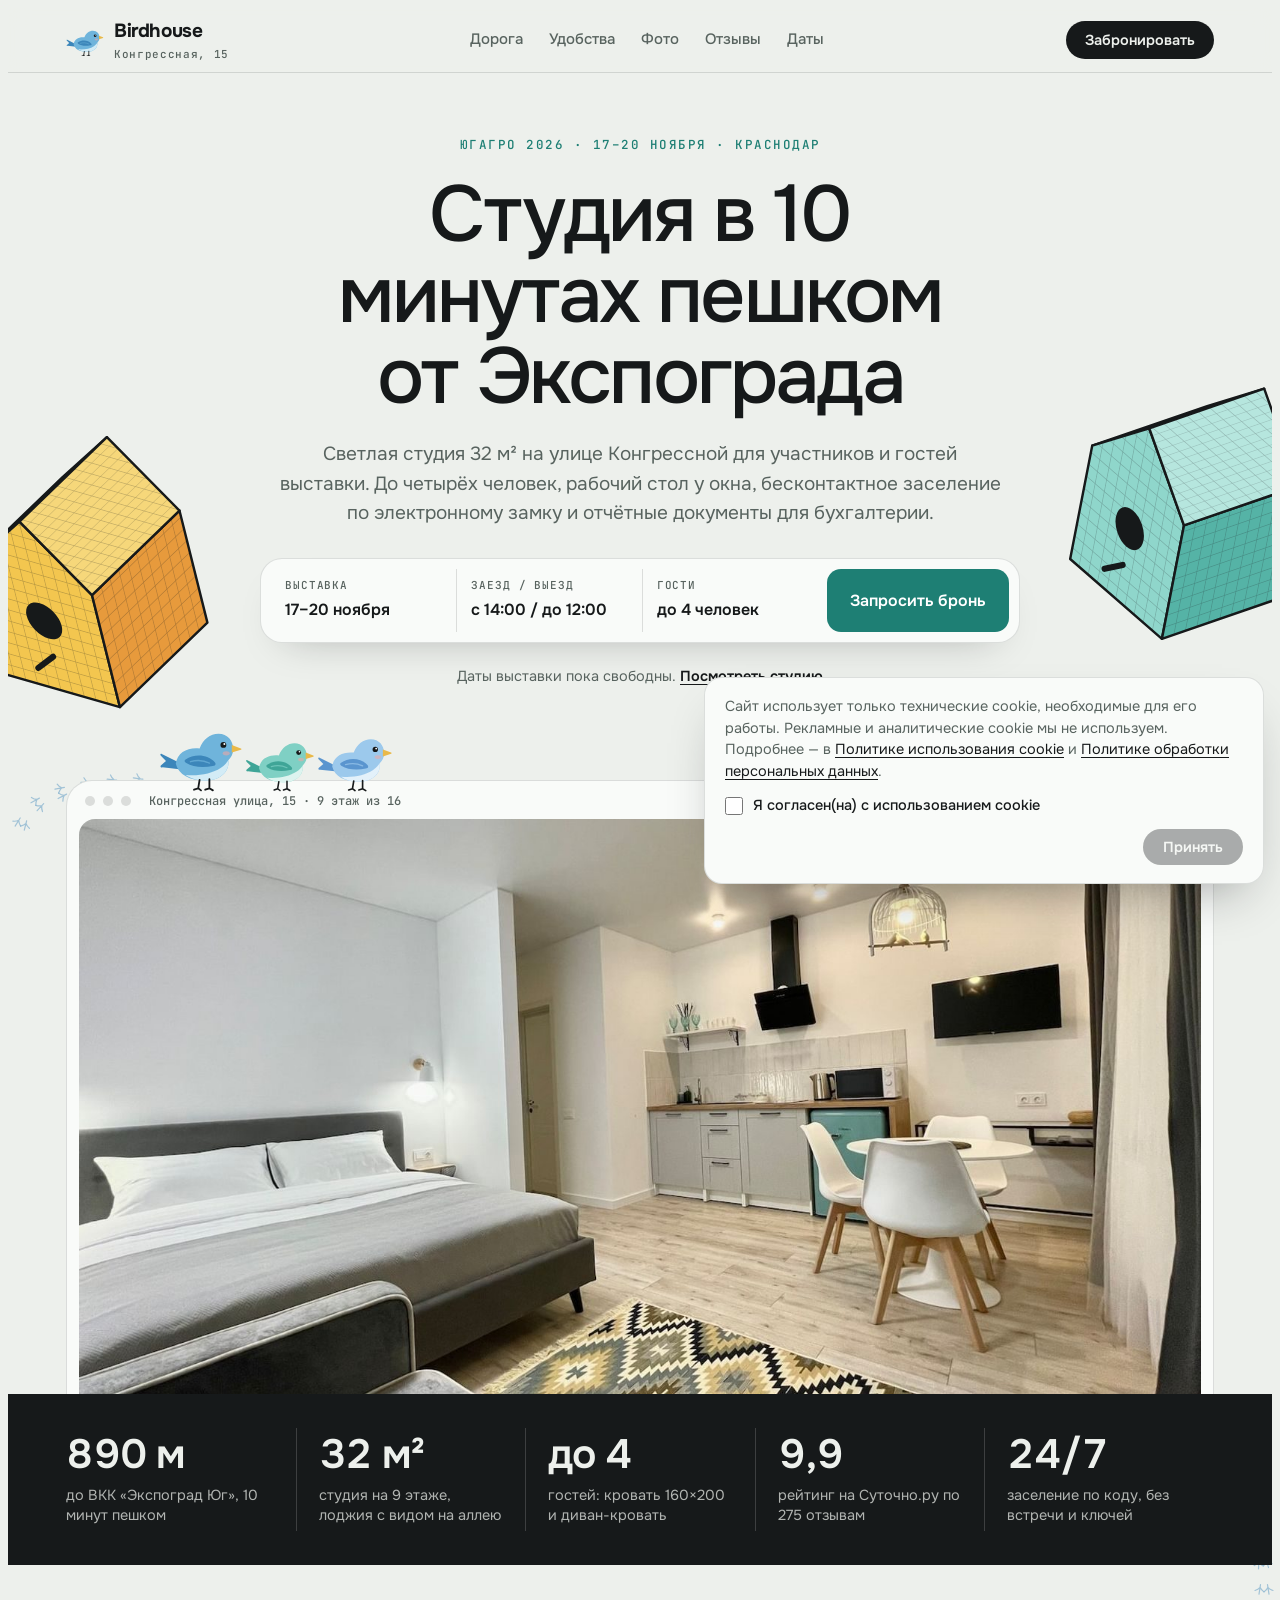
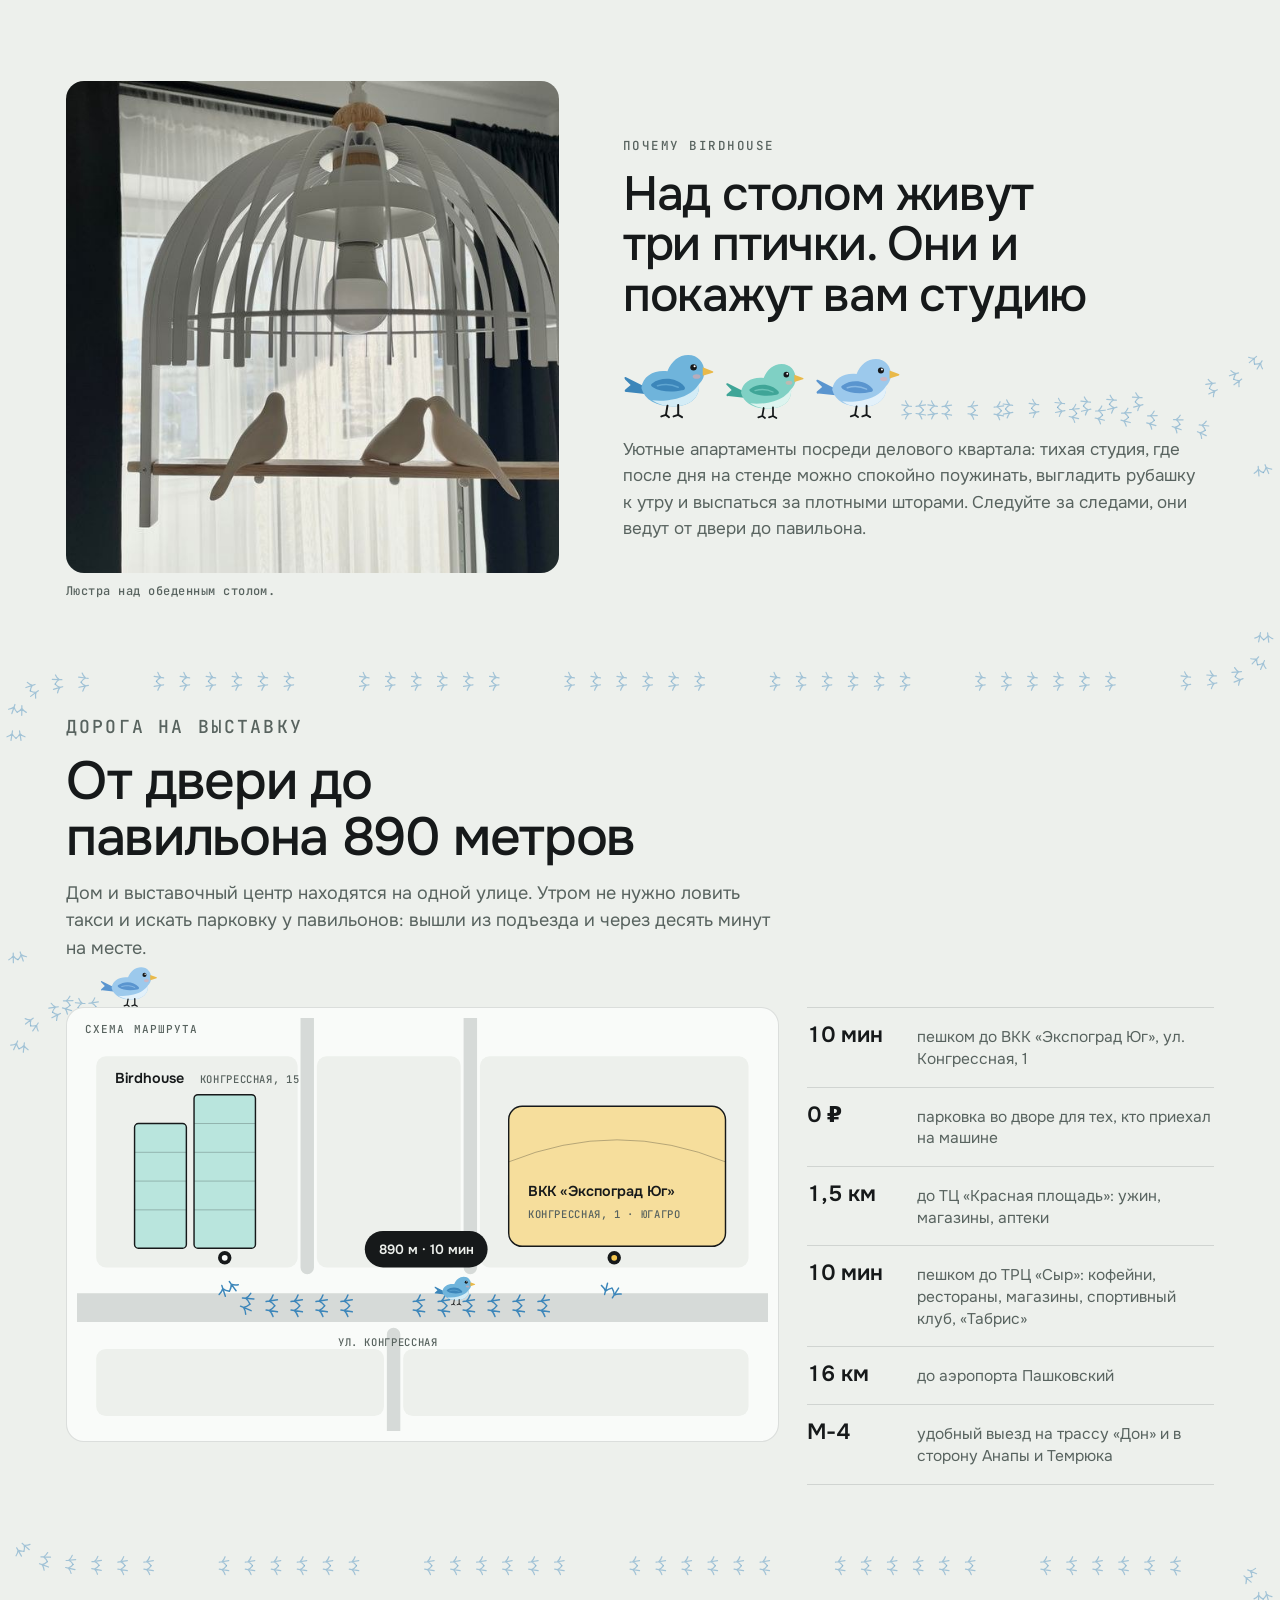
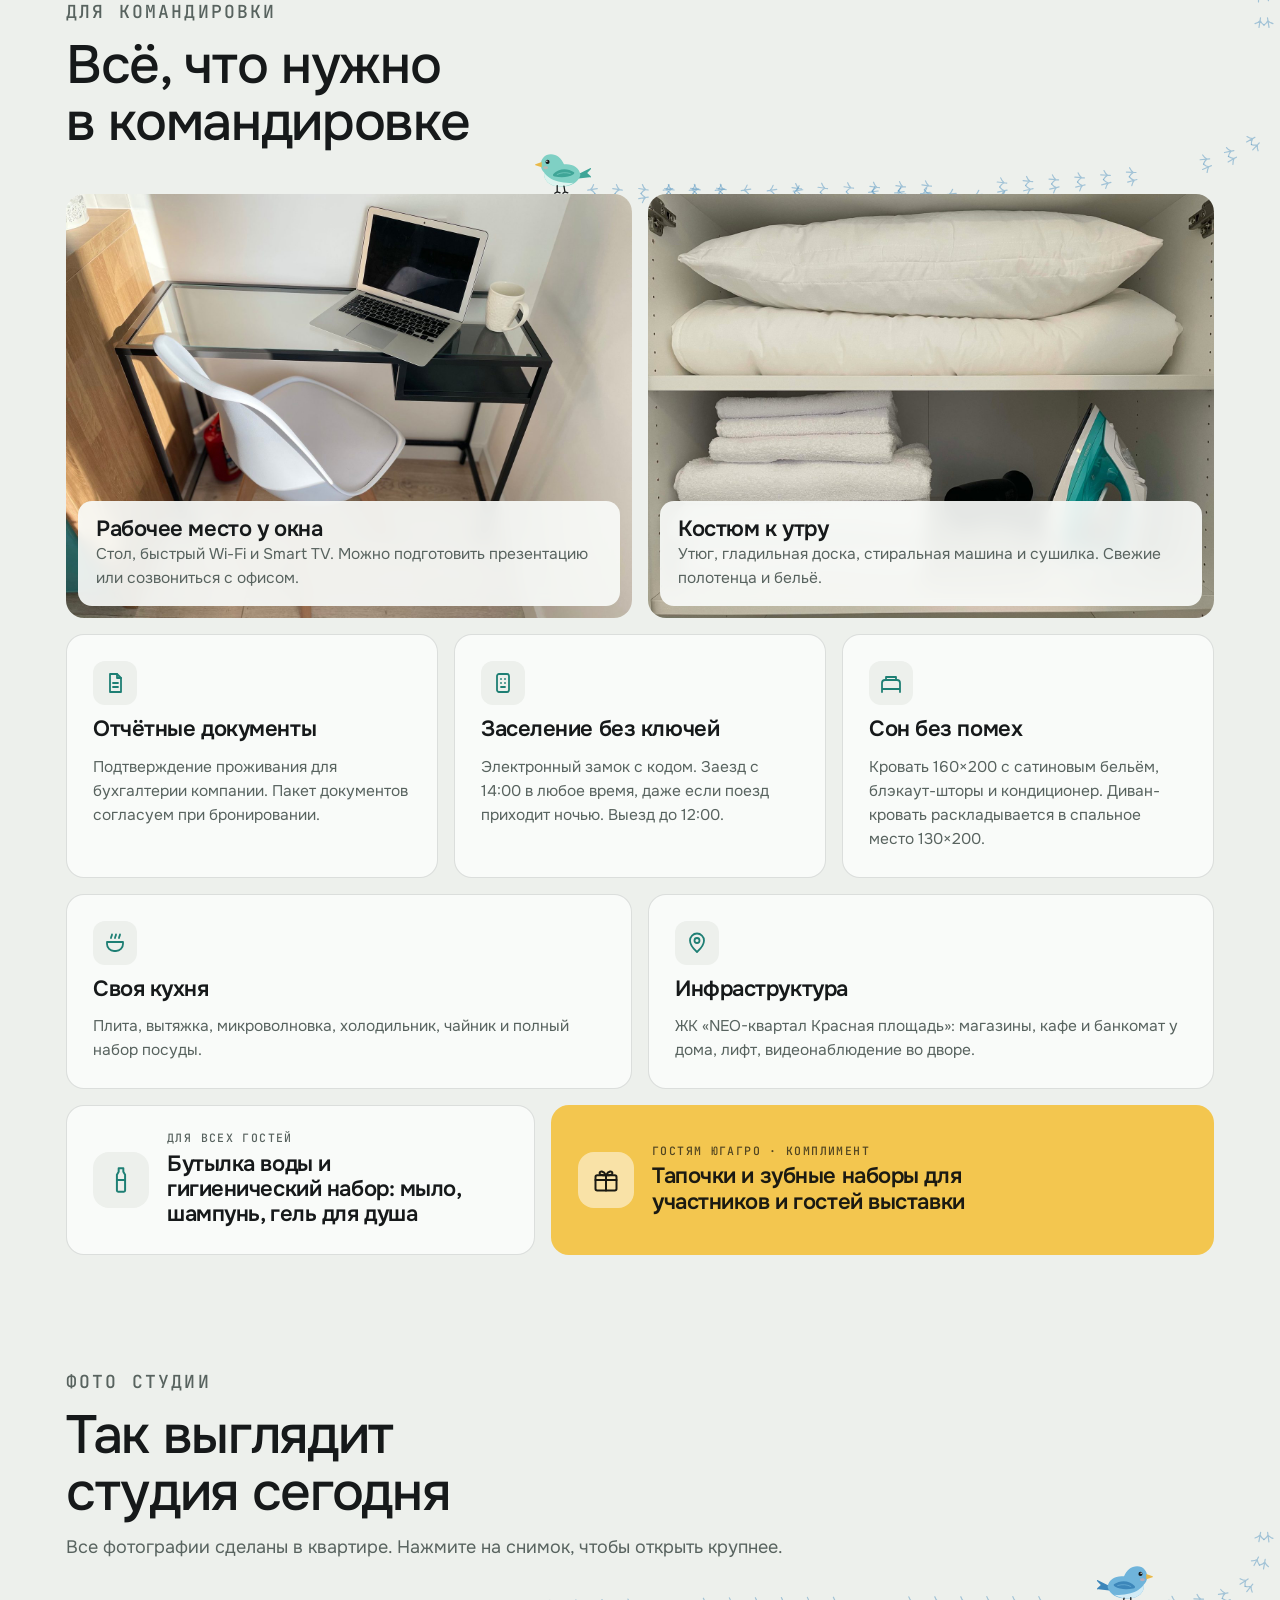
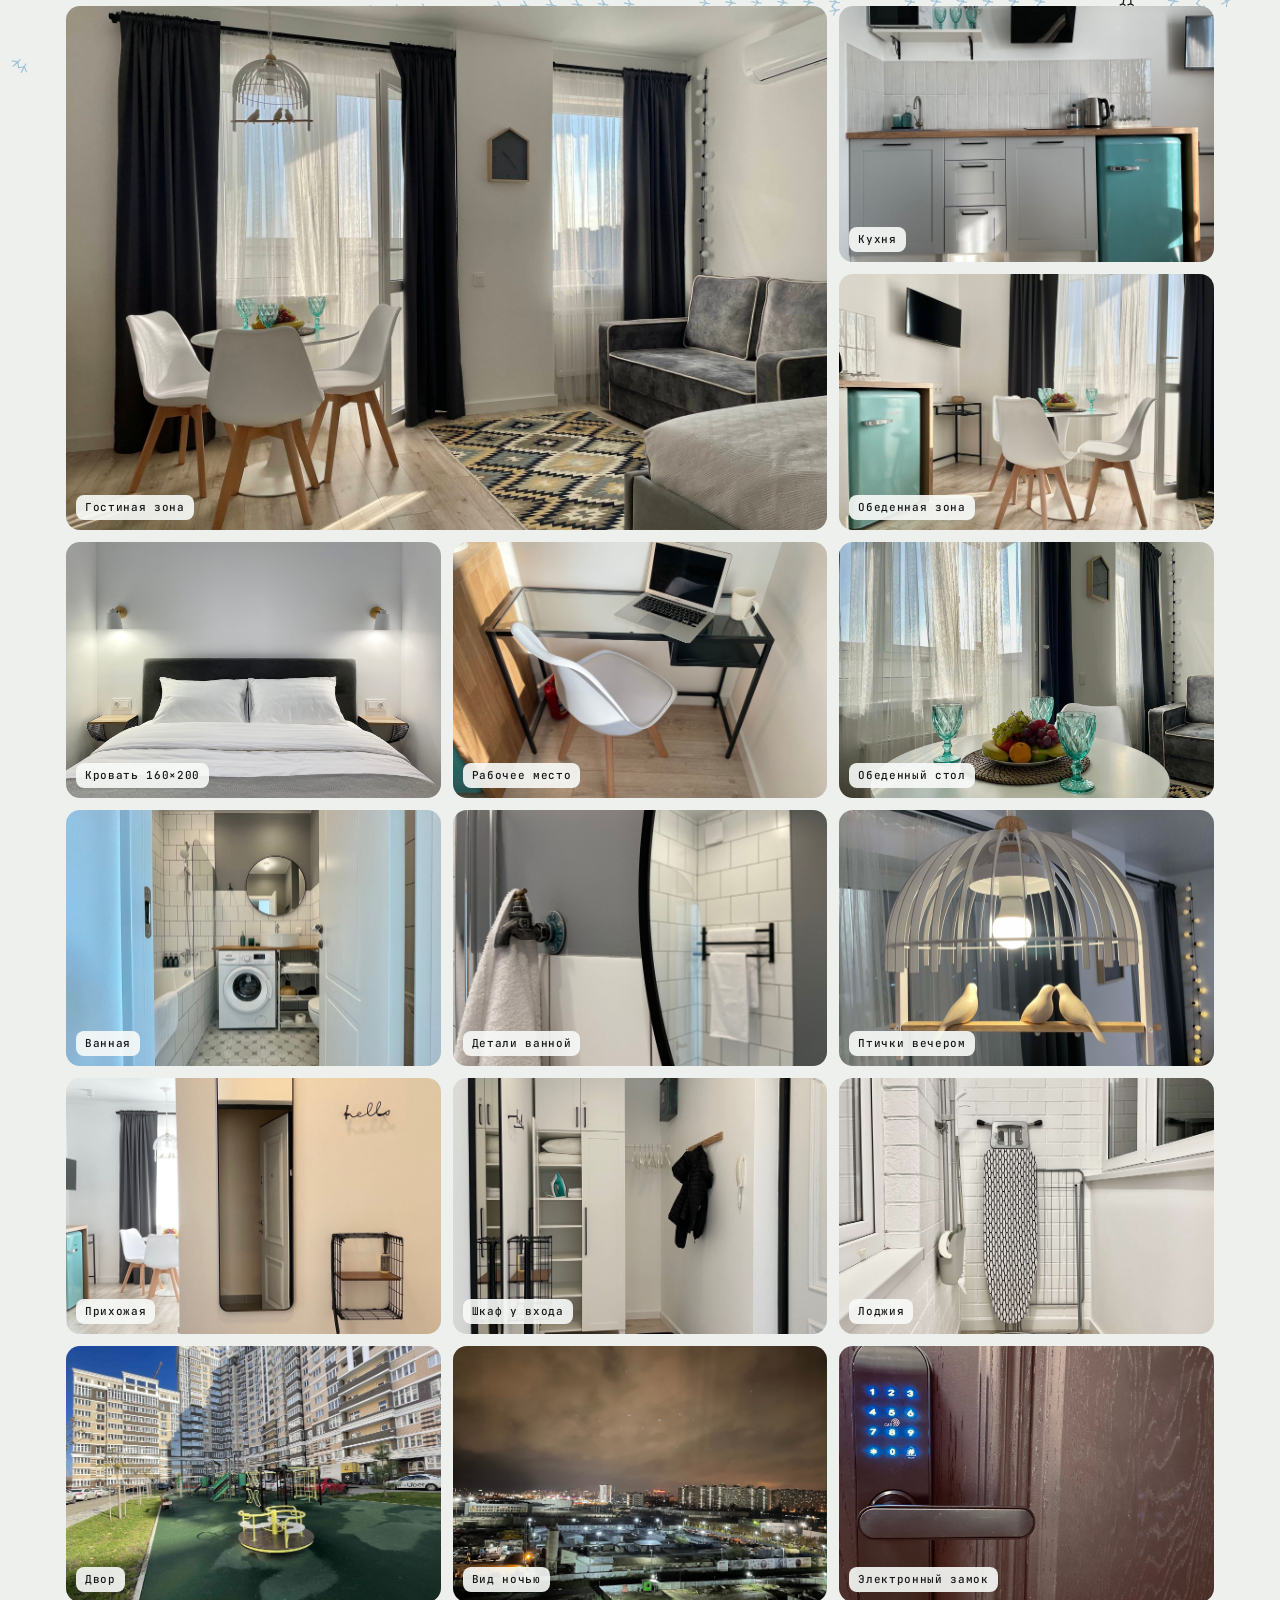
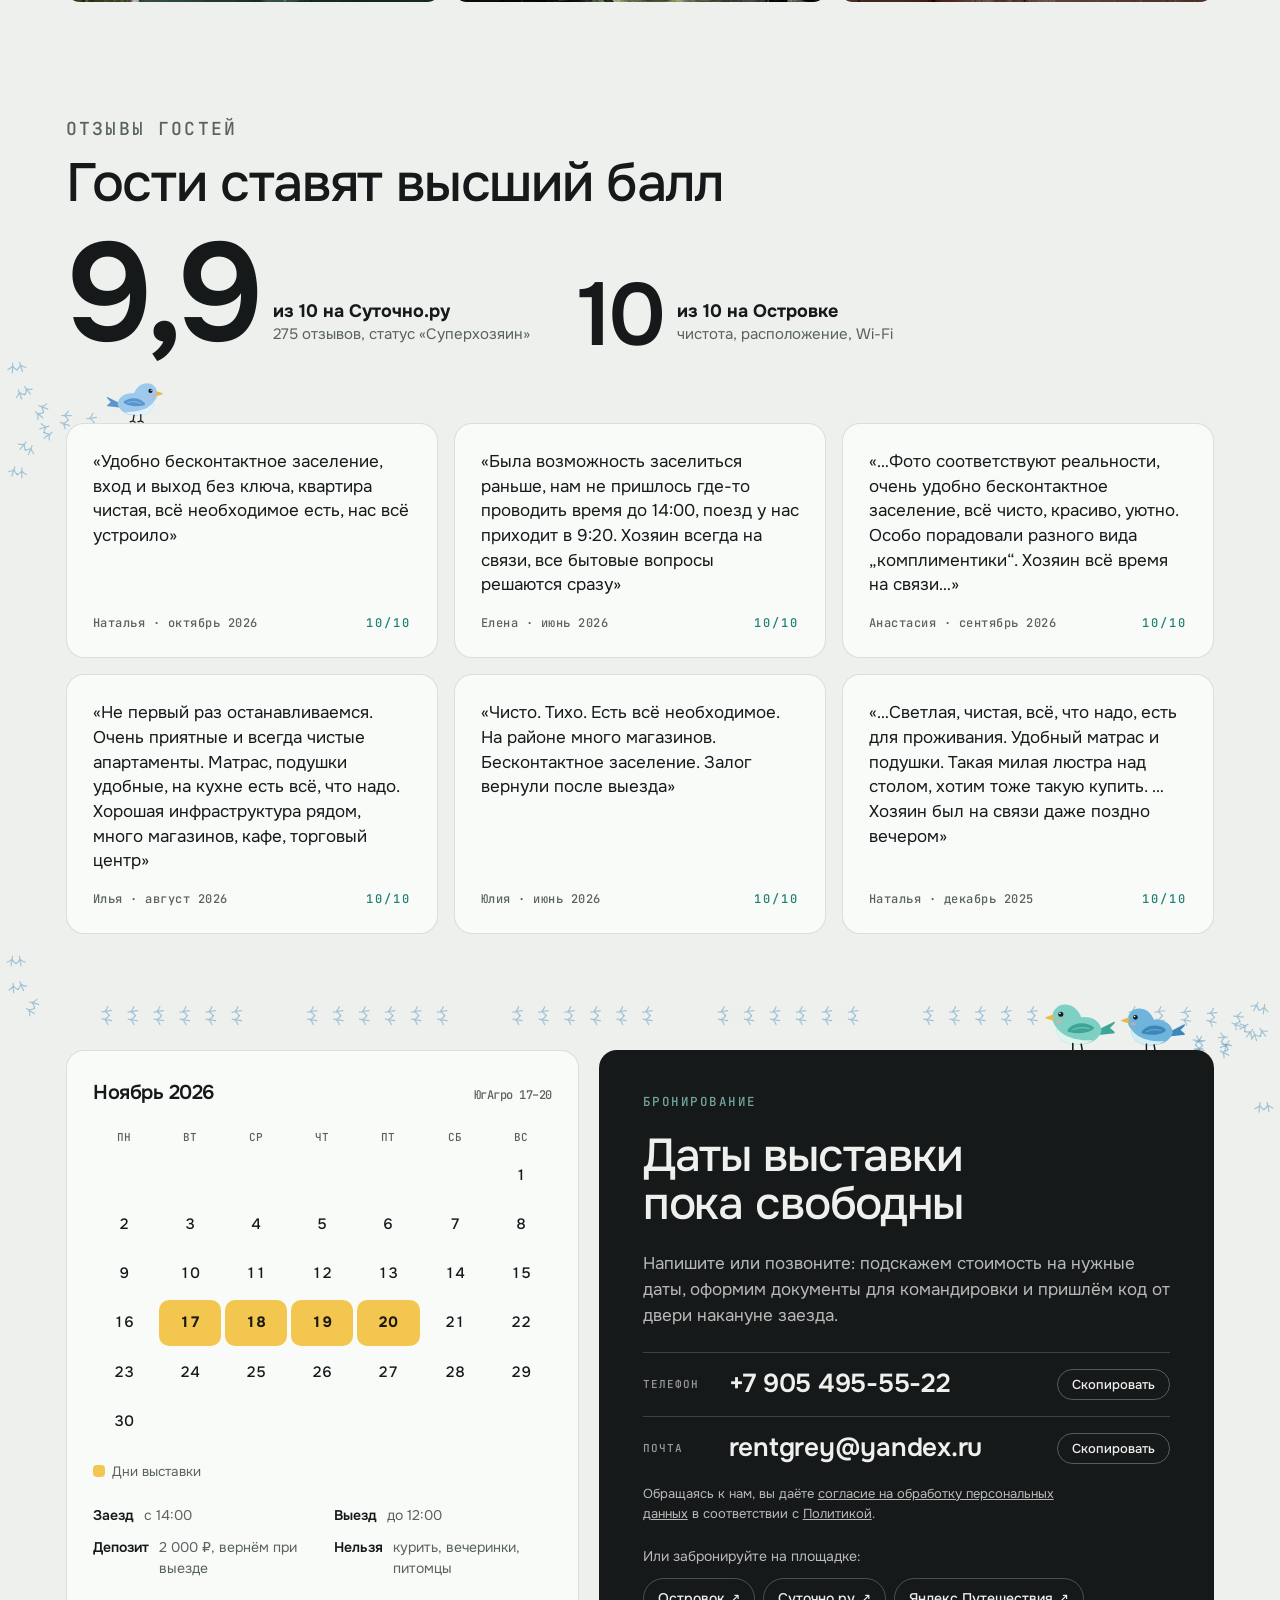
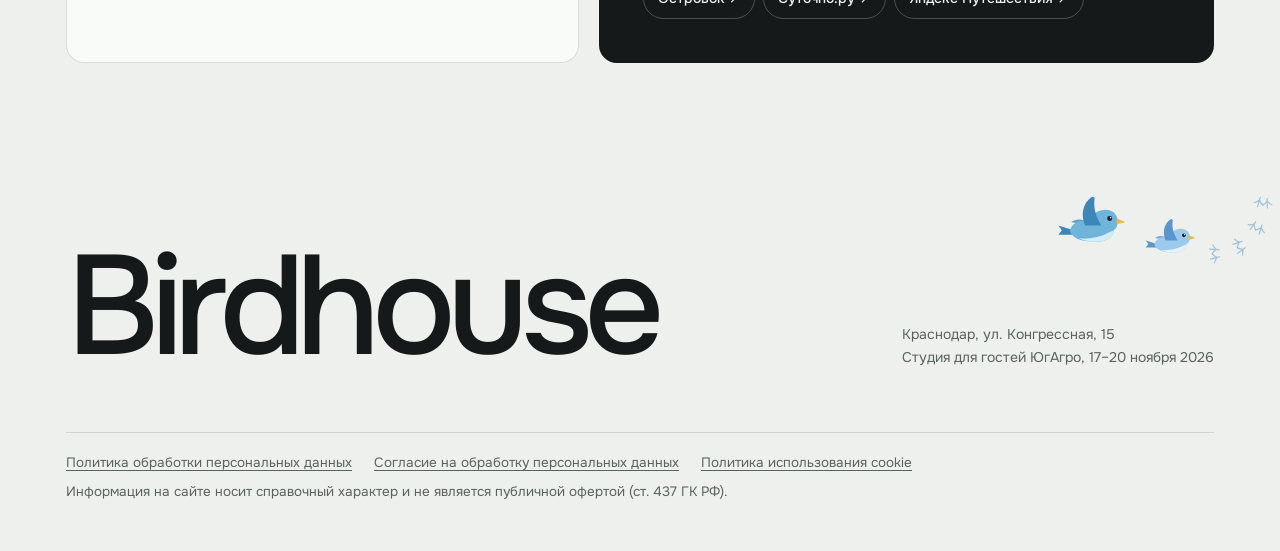
==== commit ef4b924b: "Новые фото и порядок галереи, правки текстов, фото удобств без обрезки Co-Authored-By: Claude Opus 5" ====
--- a/index.html
+++ b/index.html
@@ -166,9 +166,9 @@
 .card p{color:var(--muted);font-size:15.5px}
 .card .ic{width:44px;height:44px;border-radius:12px;background:var(--bg);display:grid;place-items:center;color:var(--accent)}
 .card .ic svg{width:24px;height:24px}
-.card.photo{padding:0;overflow:visible;justify-content:flex-end;min-height:320px;border:0}
+.card.photo{padding:0;overflow:visible;justify-content:flex-end;aspect-ratio:4/3;border:0}
 .card.photo img{position:absolute;inset:0;width:100%;height:100%;object-fit:cover;border-radius:var(--r)}
-.card.photo .cap{position:relative;margin:14px;background:color-mix(in srgb,var(--surface) 92%,transparent);backdrop-filter:blur(8px);border-radius:14px;padding:16px 18px}
+.card.photo .cap{position:relative;margin:12px;background:color-mix(in srgb,var(--surface) 92%,transparent);backdrop-filter:blur(8px);border-radius:14px;padding:16px 18px}
 .card.gift{flex-direction:row;gap:18px;align-items:center}.gift .gi{flex:none;width:56px;height:56px;border-radius:16px;display:grid;place-items:center;background:var(--bg);color:var(--accent)}.gift .gi svg{width:28px;height:28px}.gift .tag{font:500 11.5px/1 var(--f-mono);letter-spacing:.12em;text-transform:uppercase;color:var(--muted)}.gift h3{margin-top:8px}
 .card.expo{background:var(--wheat);border-color:transparent;color:#1B1A12}.card.expo .tag{color:#1B1A12;opacity:.75}.card.expo .gi{background:rgba(255,255,255,.5);color:#1B1A12}
 .c4{grid-column:span 4}.c5{grid-column:span 5}.c7{grid-column:span 7}.c8{grid-column:span 8}.c6{grid-column:span 6}
@@ -183,7 +183,7 @@
 .gallery button:hover img{transform:scale(1.035)}
 .gallery span{position:absolute;left:10px;bottom:10px;font:500 11px/1 var(--f-mono);letter-spacing:.06em;background:color-mix(in srgb,var(--surface) 90%,transparent);color:var(--fg);padding:7px 9px;border-radius:8px}
 .gallery .g-w2{grid-column:span 2}.gallery .g-h2{grid-row:span 2}
-@media (max-width:820px){.gallery{grid-template-columns:repeat(2,minmax(0,1fr));grid-auto-rows:150px}.gallery .g-mw2{grid-column:span 2;grid-row:span 2}}
+@media (max-width:820px){.gallery{grid-template-columns:repeat(2,minmax(0,1fr));grid-auto-rows:150px}}
 dialog.lb{border:0;padding:0;background:transparent;max-width:min(1200px,94vw);max-height:92vh}
 dialog.lb::backdrop{background:rgba(10,14,13,.86)}
 dialog.lb img{max-height:86vh;width:auto;border-radius:12px}
@@ -332,7 +332,7 @@
         <svg viewBox="0 0 50 40" fill="none" stroke="currentColor" stroke-width="2.4" stroke-linecap="round"><path d="M46 4 C34 8 22 18 12 32"/><path d="M10 20 L12 33 L24 30"/></svg>
       </div>
       <div class="bar"><i></i><i></i><i></i><em>Конгрессная улица, 15 · 9 этаж из 16</em></div>
-      <img src="img/hero.jpg" alt="Гостиная зона студии: обеденный стол, диван и люстра-клетка у окон в пол" width="1600" height="1200" style="object-position:50% 62%">
+      <img src="img/hero.jpg" alt="Общий вид студии: кровать, кухня и обеденная зона с люстрой-клеткой" width="1500" height="1125" style="object-position:50% 58%">
     </div>
   </div>
 </header>
@@ -350,8 +350,8 @@
 <section class="sec meet" aria-labelledby="meet-h">
   <div class="wrap">
     <figure>
-      <img src="img/chandelier.jpg" alt="Люстра-клетка над обеденным столом, на жёрдочке сидят три фарфоровые птички" width="900" height="940" loading="lazy">
-      <figcaption>Люстра над обеденным столом. Оригиналы наших маскотов</figcaption>
+      <img src="img/chandelier.jpg" alt="Люстра-клетка над обеденным столом, на жёрдочке сидят три фарфоровые птички" width="800" height="600" loading="lazy">
+      <figcaption>Люстра над обеденным столом.</figcaption>
     </figure>
     <div>
       <p class="eyebrow">Почему Birdhouse</p>
@@ -361,7 +361,7 @@
         <svg class="b bird mint peck" viewBox="0 0 120 104" style="width:80px"><use href="#bird"/></svg>
         <svg class="b bird pale bob d3" viewBox="0 0 120 104" style="width:86px"><use href="#bird"/></svg>
       </div>
-      <p>Птичий домик посреди делового квартала: тихая студия, где после дня на стенде можно спокойно поужинать, выгладить рубашку к утру и выспаться за плотными шторами. Следуйте за следами, они ведут от двери до павильона.</p>
+      <p>Уютные апартаменты посреди делового квартала: тихая студия, где после дня на стенде можно спокойно поужинать, выгладить рубашку к утру и выспаться за плотными шторами. Следуйте за следами, они ведут от двери до павильона.</p>
     </div>
   </div>
 </section>
@@ -371,7 +371,7 @@
     <div class="sec-head">
       <p class="eyebrow">Дорога на выставку</p>
       <h2 id="route-h">От двери до павильона 890 метров</h2>
-      <p>Дом и выставочный центр стоят на одной улице. Утром не нужно ловить такси и искать парковку у павильонов: вышли из подъезда и через десять минут на месте.</p>
+      <p>Дом и выставочный центр находятся на одной улице. Утром не нужно ловить такси и искать парковку у павильонов: вышли из подъезда и через десять минут на месте.</p>
     </div>
     <div class="route-grid">
       <div class="map-wrap"><div class="perch-src sit" data-in="l" data-out="l" style="left:34px"><svg class="bird pale peck" viewBox="0 0 120 104"><use href="#bird"/></svg></div><div class="map">
@@ -421,6 +421,7 @@
         <div><b>10 мин</b><span>пешком до ВКК «Экспоград Юг», ул. Конгрессная, 1</span></div>
         <div><b>0 ₽</b><span>парковка во дворе для тех, кто приехал на машине</span></div>
         <div><b>1,5 км</b><span>до ТЦ «Красная площадь»: ужин, магазины, аптеки</span></div>
+        <div><b>10 мин</b><span>пешком до ТРЦ «Сыр»: кофейни, рестораны, магазины, спортивный клуб, «Табрис»</span></div>
         <div><b>16 км</b><span>до аэропорта Пашковский</span></div>
         <div><b>М-4</b><span>удобный выезд на трассу «Дон» и в сторону Анапы и Темрюка</span></div>
       </div>
@@ -435,20 +436,20 @@
       <h2 id="work-h">Всё, что нужно в командировке</h2>
     </div>
     <div class="bento">
+      <div class="card photo c6"><div class="perch-src sit" data-in="r" data-out="r" style="right:40px"><svg class="bird mint bob" viewBox="0 0 120 104" style="transform:scaleX(-1)"><use href="#bird"/></svg></div>
+        <img src="img/desk.jpg" alt="Рабочий стол со стеклянной столешницей и белым стулом у окна" loading="lazy">
+        <div class="cap"><h3>Рабочее место у окна</h3><p>Стол, быстрый Wi-Fi и Smart TV. Можно подготовить презентацию или созвониться с офисом.</p></div>
+      </div>
+      <div class="card photo c6">
+        <img src="img/linen.jpg" alt="Шкаф с подушками, стопкой белых полотенец, феном и утюгом" loading="lazy">
+        <div class="cap"><h3>Костюм к утру</h3><p>Утюг, гладильная доска, стиральная машина и сушилка. Свежие полотенца и бельё.</p></div>
+      </div>
       <div class="card c4">
         <div class="ic"><svg viewBox="0 0 24 24" fill="none" stroke="currentColor" stroke-width="1.8" stroke-linecap="round" stroke-linejoin="round"><path d="M7 3h7l4 4v14H7z"/><path d="M14 3v4h4M10 12h5M10 16h5"/></svg></div>
         <h3>Отчётные документы</h3>
         <p>Подтверждение проживания для бухгалтерии компании. Пакет документов согласуем при бронировании.</p>
       </div>
-      <div class="card photo c8"><div class="perch-src sit" data-in="r" data-out="r" style="right:40px"><svg class="bird mint bob" viewBox="0 0 120 104" style="transform:scaleX(-1)"><use href="#bird"/></svg></div>
-        <img src="img/desk.jpg" alt="Рабочий стол со стеклянной столешницей и белым стулом у окна" loading="lazy">
-        <div class="cap"><h3>Рабочее место у окна</h3><p>Стол, быстрый Wi-Fi и Smart TV. Можно подготовить презентацию или созвониться с офисом.</p></div>
-      </div>
-      <div class="card photo c7">
-        <img src="img/linen.jpg" alt="Шкаф с подушками, стопкой белых полотенец, феном и утюгом" loading="lazy">
-        <div class="cap"><h3>Костюм к утру</h3><p>Утюг, гладильная доска, стиральная машина и сушилка. Свежие полотенца и бельё.</p></div>
-      </div>
-      <div class="card c5">
+      <div class="card c4">
         <div class="ic"><svg viewBox="0 0 24 24" fill="none" stroke="currentColor" stroke-width="1.8" stroke-linecap="round" stroke-linejoin="round"><rect x="6" y="3" width="12" height="18" rx="2"/><path d="M10 8h.01M14 8h.01M10 12h.01M14 12h.01M10 16h4"/></svg></div>
         <h3>Заселение без ключей</h3>
         <p>Электронный замок с кодом. Заезд с 14:00 в любое время, даже если поезд приходит ночью. Выезд до 12:00.</p>
@@ -458,14 +459,14 @@
         <h3>Сон без помех</h3>
         <p>Кровать 160×200 с сатиновым бельём, блэкаут-шторы и кондиционер. Диван-кровать раскладывается в спальное место 130×200.</p>
       </div>
-      <div class="card c4">
+      <div class="card c6">
         <div class="ic"><svg viewBox="0 0 24 24" fill="none" stroke="currentColor" stroke-width="1.8" stroke-linecap="round" stroke-linejoin="round"><path d="M4 11h16v2a7 7 0 0 1-7 7h-2a7 7 0 0 1-7-7z"/><path d="M8 7c0-1.5 1-2 1-3.5M12 7c0-1.5 1-2 1-3.5M16 7c0-1.5 1-2 1-3.5"/></svg></div>
         <h3>Своя кухня</h3>
-        <p>Плита, вытяжка, микроволновка, холодильник, чайник, фильтр для воды и полный набор посуды.</p>
-      </div>
-      <div class="card c4">
+        <p>Плита, вытяжка, микроволновка, холодильник, чайник и полный набор посуды.</p>
+      </div>
+      <div class="card c6">
         <div class="ic"><svg viewBox="0 0 24 24" fill="none" stroke="currentColor" stroke-width="1.8" stroke-linecap="round" stroke-linejoin="round"><path d="M12 21s-7-6.2-7-11.5A7 7 0 0 1 19 9.5C19 14.8 12 21 12 21z"/><circle cx="12" cy="9.5" r="2.5"/></svg></div>
-        <h3>Квартал рядом</h3>
+        <h3>Инфраструктура</h3>
         <p>ЖК «NEO-квартал Красная площадь»: магазины, кафе и банкомат у дома, лифт, видеонаблюдение во дворе.</p>
       </div>
       <div class="card c5 gift">
@@ -474,7 +475,7 @@
       </div>
       <div class="card c7 gift expo">
         <div class="gi"><svg viewBox="0 0 24 24" fill="none" stroke="currentColor" stroke-width="1.7" stroke-linecap="round" stroke-linejoin="round"><rect x="3" y="8" width="18" height="13" rx="1.5"/><path d="M3 12h18M12 8v13"/><path d="M12 8C10 4 6.5 4 6.5 6.2 6.5 8 9.5 8 12 8zM12 8c2-4 5.5-4 5.5-1.8C17.5 8 14.5 8 12 8z"/></svg></div>
-        <div><p class="tag">Гостям ЮгАгро · комплимент</p><h3>Тапочки и зубные наборы в подарок для участников и гостей выставки</h3></div>
+        <div><p class="tag">Гостям ЮгАгро · комплимент</p><h3>Тапочки и зубные наборы для участников и гостей выставки</h3></div>
       </div>
     </div>
   </div>
@@ -488,18 +489,21 @@
       <p>Все фотографии сделаны в квартире. Нажмите на снимок, чтобы открыть крупнее.</p>
     </div>
     <div class="gal-wrap"><div class="perch-src sit" data-in="r" data-out="l" style="right:60px"><svg class="bird bob d2" viewBox="0 0 120 104"><use href="#bird"/></svg></div><div class="gallery" id="gallery">
-      <button class="g-w2 g-h2" data-src="img/g/01.jpg"><img src="img/g/01.jpg" alt="Люстра-клетка с тремя фарфоровыми птичками на жёрдочке" loading="lazy"><span>Люстра-клетка</span></button>
-      <button data-src="img/g/02.jpg"><img src="img/g/02.jpg" alt="Гостиная зона: обеденный стол, диван и люстра-клетка у окон в пол" loading="lazy"><span>Гостиная зона</span></button>
-      <button data-src="img/g/03.jpg"><img src="img/g/03.jpg" alt="Двуспальная кровать 160×200 с белым бельём и бра по бокам" loading="lazy"><span>Кровать 160×200</span></button>
-      <button data-src="img/g/04.jpg"><img src="img/g/04.jpg" alt="Ванная комната с ванной, стиральной машиной и круглым зеркалом" loading="lazy"><span>Ванная</span></button>
-      <button data-src="img/g/05.jpg"><img src="img/g/05.jpg" alt="Двор дома на Конгрессной, 15: детская площадка и парковка" loading="lazy"><span>Двор</span></button>
-      <button data-src="img/g/06.jpg"><img src="img/g/06.jpg" alt="Обеденная зона у окна: круглый стол, белые стулья и мятный холодильник" loading="lazy"><span>Обеденная зона</span></button>
-      <button data-src="img/g/07.jpg"><img src="img/g/07.jpg" alt="Рабочий стол со стеклянной столешницей и белым стулом" loading="lazy"><span>Рабочее место</span></button>
-      <button data-src="img/g/08.jpg"><img src="img/g/08.jpg" alt="Прихожая с зеркалом и надписью hello на стене" loading="lazy"><span>Прихожая</span></button>
-      <button data-src="img/g/09.jpg"><img src="img/g/09.jpg" alt="Входная зона: шкаф для одежды, вешалка и входная дверь" loading="lazy"><span>Шкаф у входа</span></button>
-      <button data-src="img/g/10.jpg"><img src="img/g/10.jpg" alt="Лоджия с гладильной доской и сушилкой для белья" loading="lazy"><span>Лоджия</span></button>
-      <button data-src="img/g/11.jpg"><img src="img/g/11.jpg" alt="Круглый стол с фруктами и бирюзовыми бокалами" loading="lazy"><span>Обеденный стол</span></button>
-      <button class="g-mw2" data-src="img/g/12.jpg"><img src="img/g/12.jpg" alt="Люстра-клетка вечером: птички на жёрдочке под тёплым светом" loading="lazy"><span>Птички вечером</span></button>
+      <button class="g-w2 g-h2" data-src="img/g/01.jpg"><img src="img/g/01.jpg" alt="Гостиная зона: обеденный стол, диван и люстра-клетка у окон в пол" loading="lazy"><span>Гостиная зона</span></button>
+      <button data-src="img/g/02.jpg"><img src="img/g/02.jpg" alt="Кухонный гарнитур с мятным холодильником, микроволновкой и чайником" loading="lazy"><span>Кухня</span></button>
+      <button data-src="img/g/03.jpg"><img src="img/g/03.jpg" alt="Обеденная зона у окна: круглый стол, белые стулья, мятный холодильник и телевизор" loading="lazy"><span>Обеденная зона</span></button>
+      <button data-src="img/g/04.jpg"><img src="img/g/04.jpg" alt="Двуспальная кровать 160×200 с белым бельём и бра по бокам" loading="lazy"><span>Кровать 160×200</span></button>
+      <button data-src="img/g/05.jpg"><img src="img/g/05.jpg" alt="Рабочий стол со стеклянной столешницей и белым стулом" loading="lazy"><span>Рабочее место</span></button>
+      <button data-src="img/g/06.jpg"><img src="img/g/06.jpg" alt="Круглый стол с фруктами и бирюзовыми бокалами" loading="lazy"><span>Обеденный стол</span></button>
+      <button data-src="img/g/07.jpg"><img src="img/g/07.jpg" alt="Ванная комната с ванной, стиральной машиной и круглым зеркалом" loading="lazy"><span>Ванная</span></button>
+      <button data-src="img/g/08.jpg"><img src="img/g/08.jpg" alt="Крючок в виде крана с полотенцем и полотенцесушитель в отражении зеркала" loading="lazy"><span>Детали ванной</span></button>
+      <button data-src="img/g/09.jpg"><img src="img/g/09.jpg" alt="Люстра-клетка вечером: птички на жёрдочке под тёплым светом" loading="lazy"><span>Птички вечером</span></button>
+      <button data-src="img/g/10.jpg"><img src="img/g/10.jpg" alt="Прихожая с зеркалом и надписью hello на стене" loading="lazy"><span>Прихожая</span></button>
+      <button data-src="img/g/11.jpg"><img src="img/g/11.jpg" alt="Входная зона: шкаф с бельём и утюгом, вешалка и плечики" loading="lazy"><span>Шкаф у входа</span></button>
+      <button data-src="img/g/12.jpg"><img src="img/g/12.jpg" alt="Лоджия с гладильной доской и сушилкой для белья" loading="lazy"><span>Лоджия</span></button>
+      <button data-src="img/g/13.jpg"><img src="img/g/13.jpg" alt="Двор дома на Конгрессной, 15: детская площадка и парковка" loading="lazy"><span>Двор</span></button>
+      <button data-src="img/g/14.jpg"><img src="img/g/14.jpg" alt="Вид из окна ночью на огни города" loading="lazy"><span>Вид ночью</span></button>
+      <button data-src="img/g/15.jpg"><img src="img/g/15.jpg" alt="Электронный замок с кодовой панелью на входной двери" loading="lazy"><span>Электронный замок</span></button>
     </div></div>
   </div>
 </section>
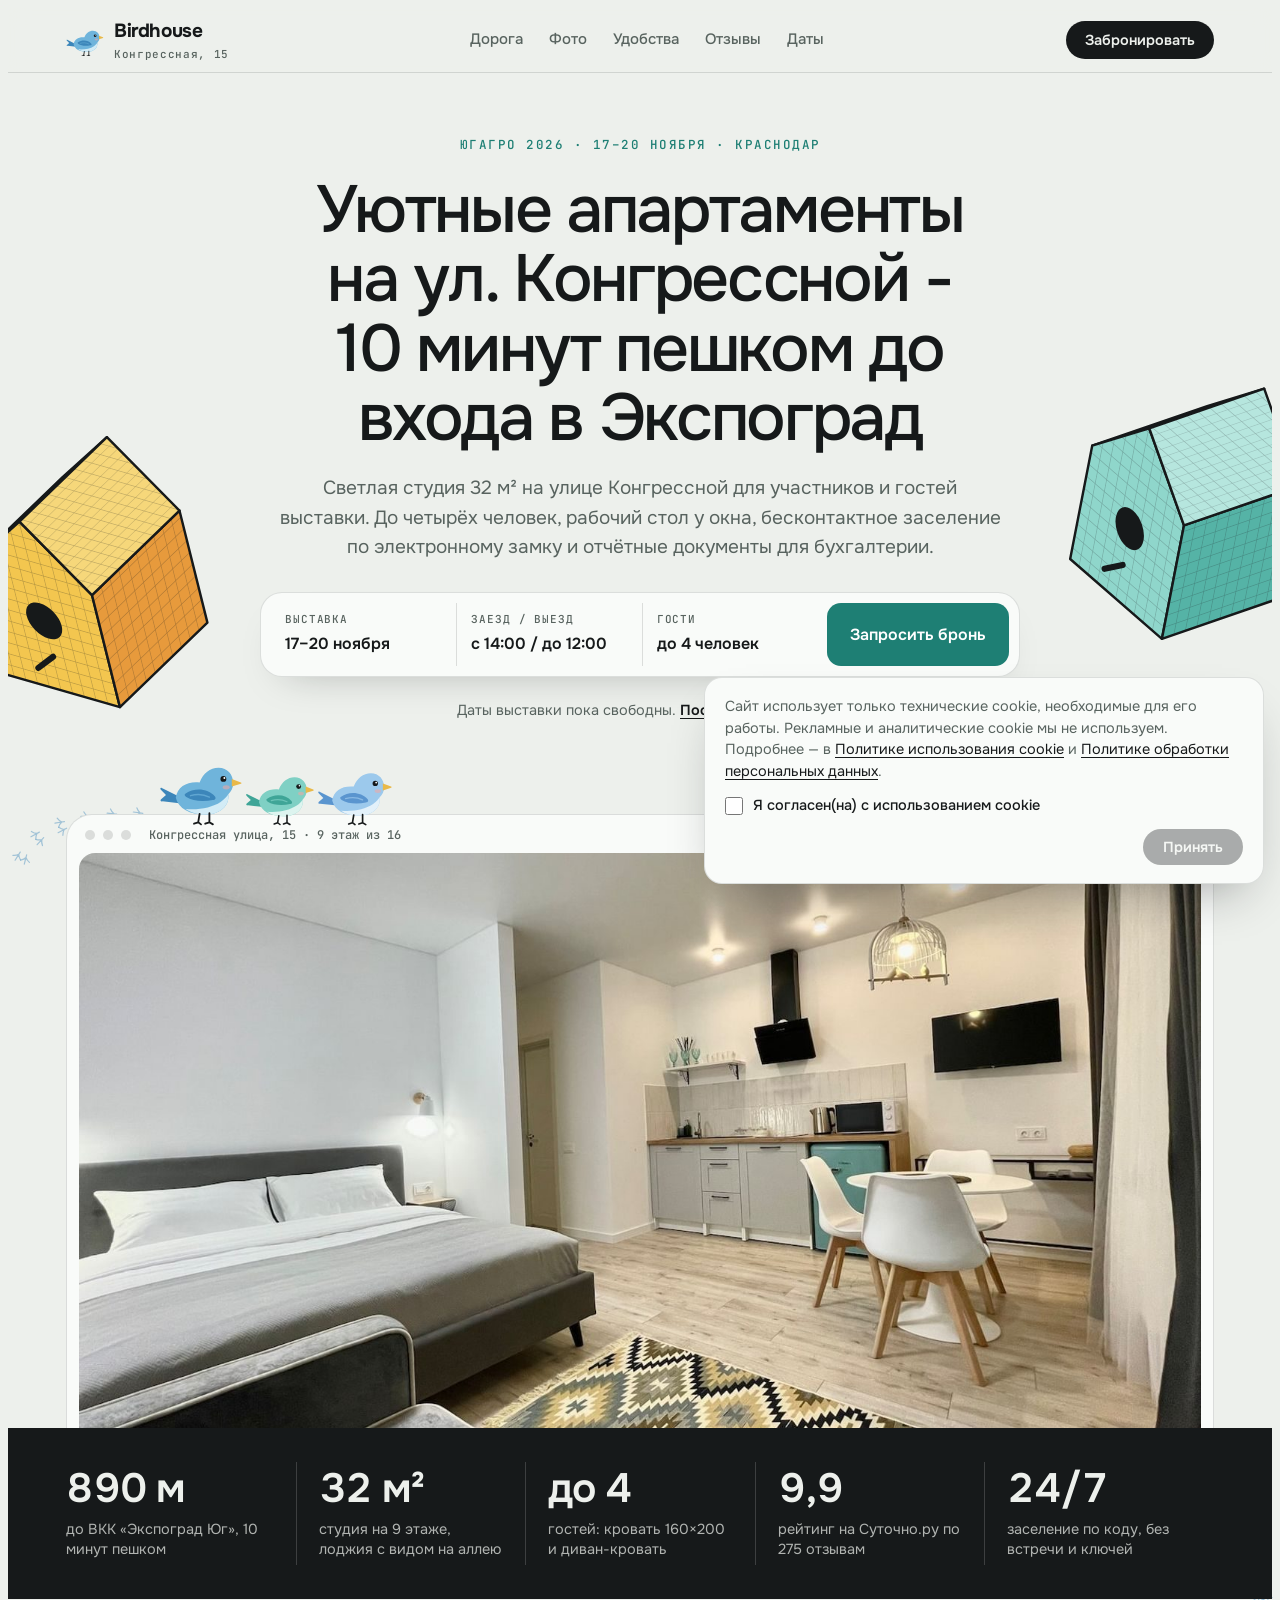
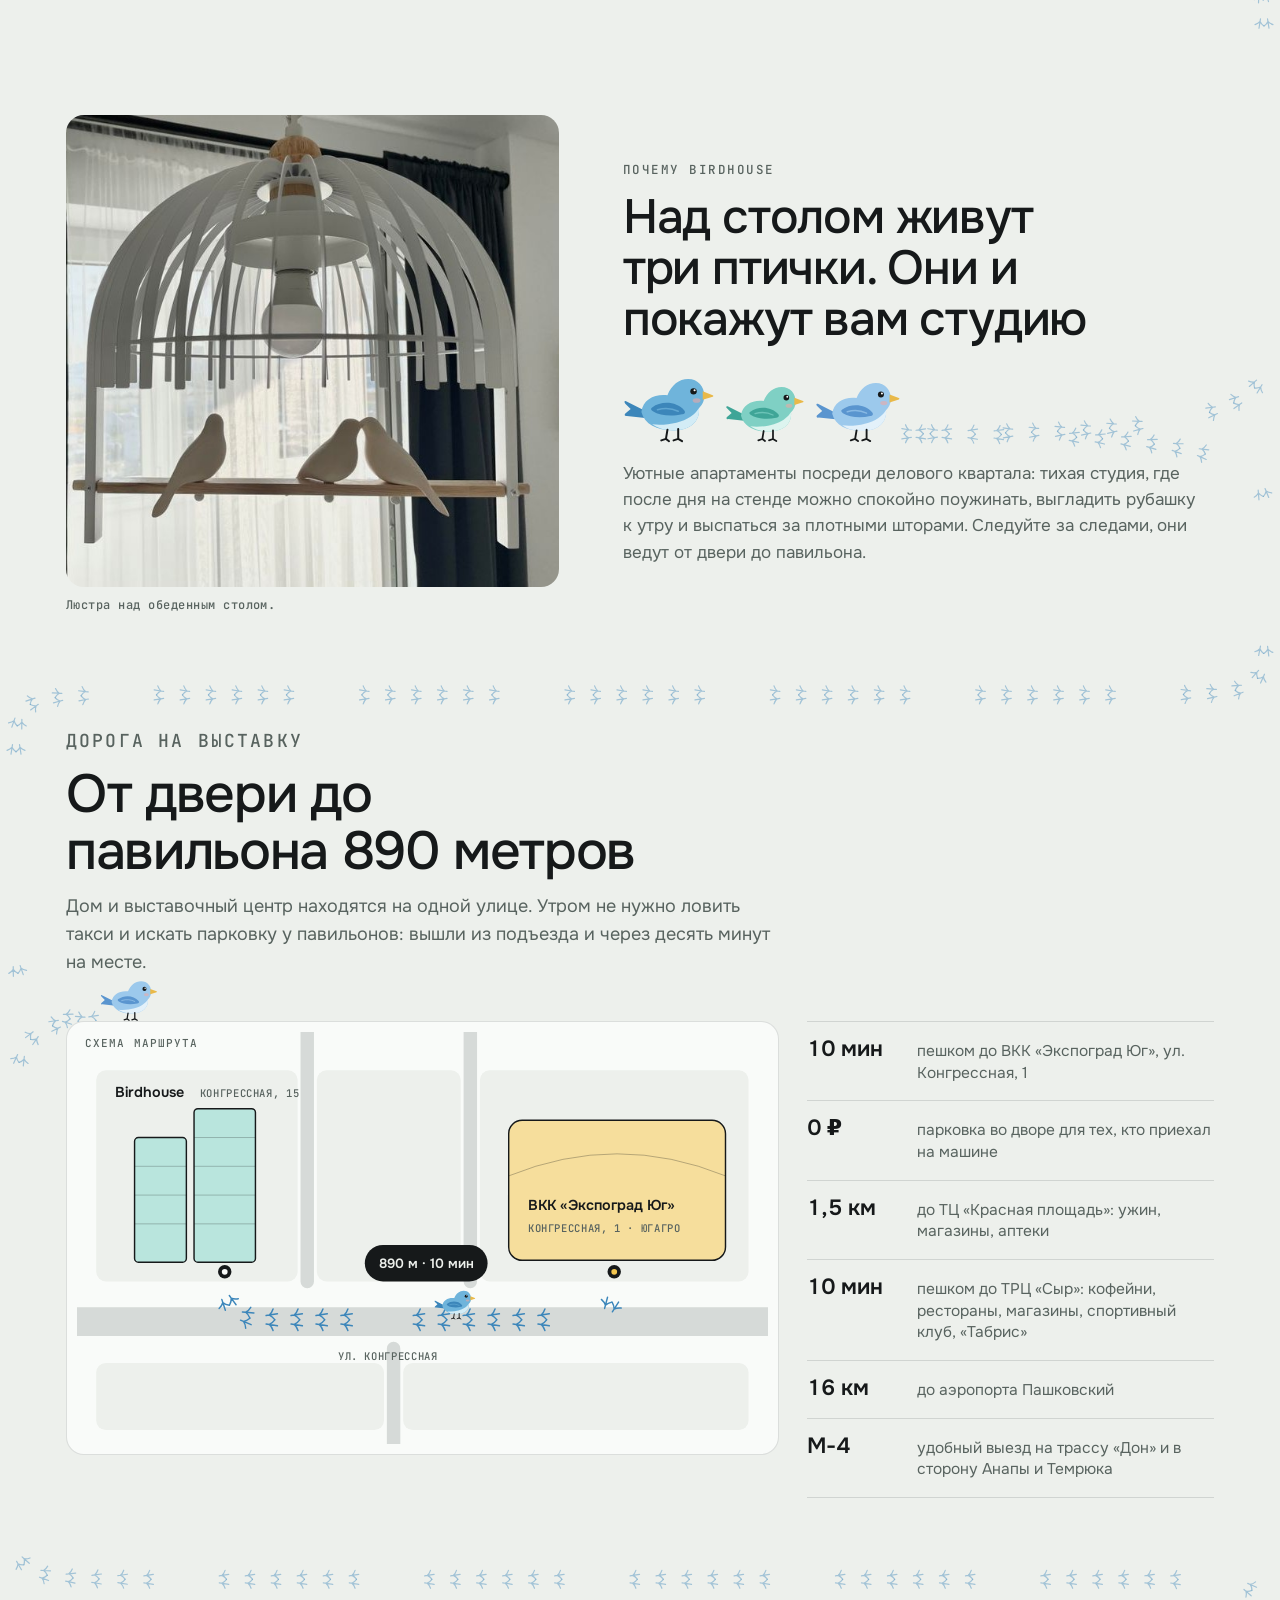
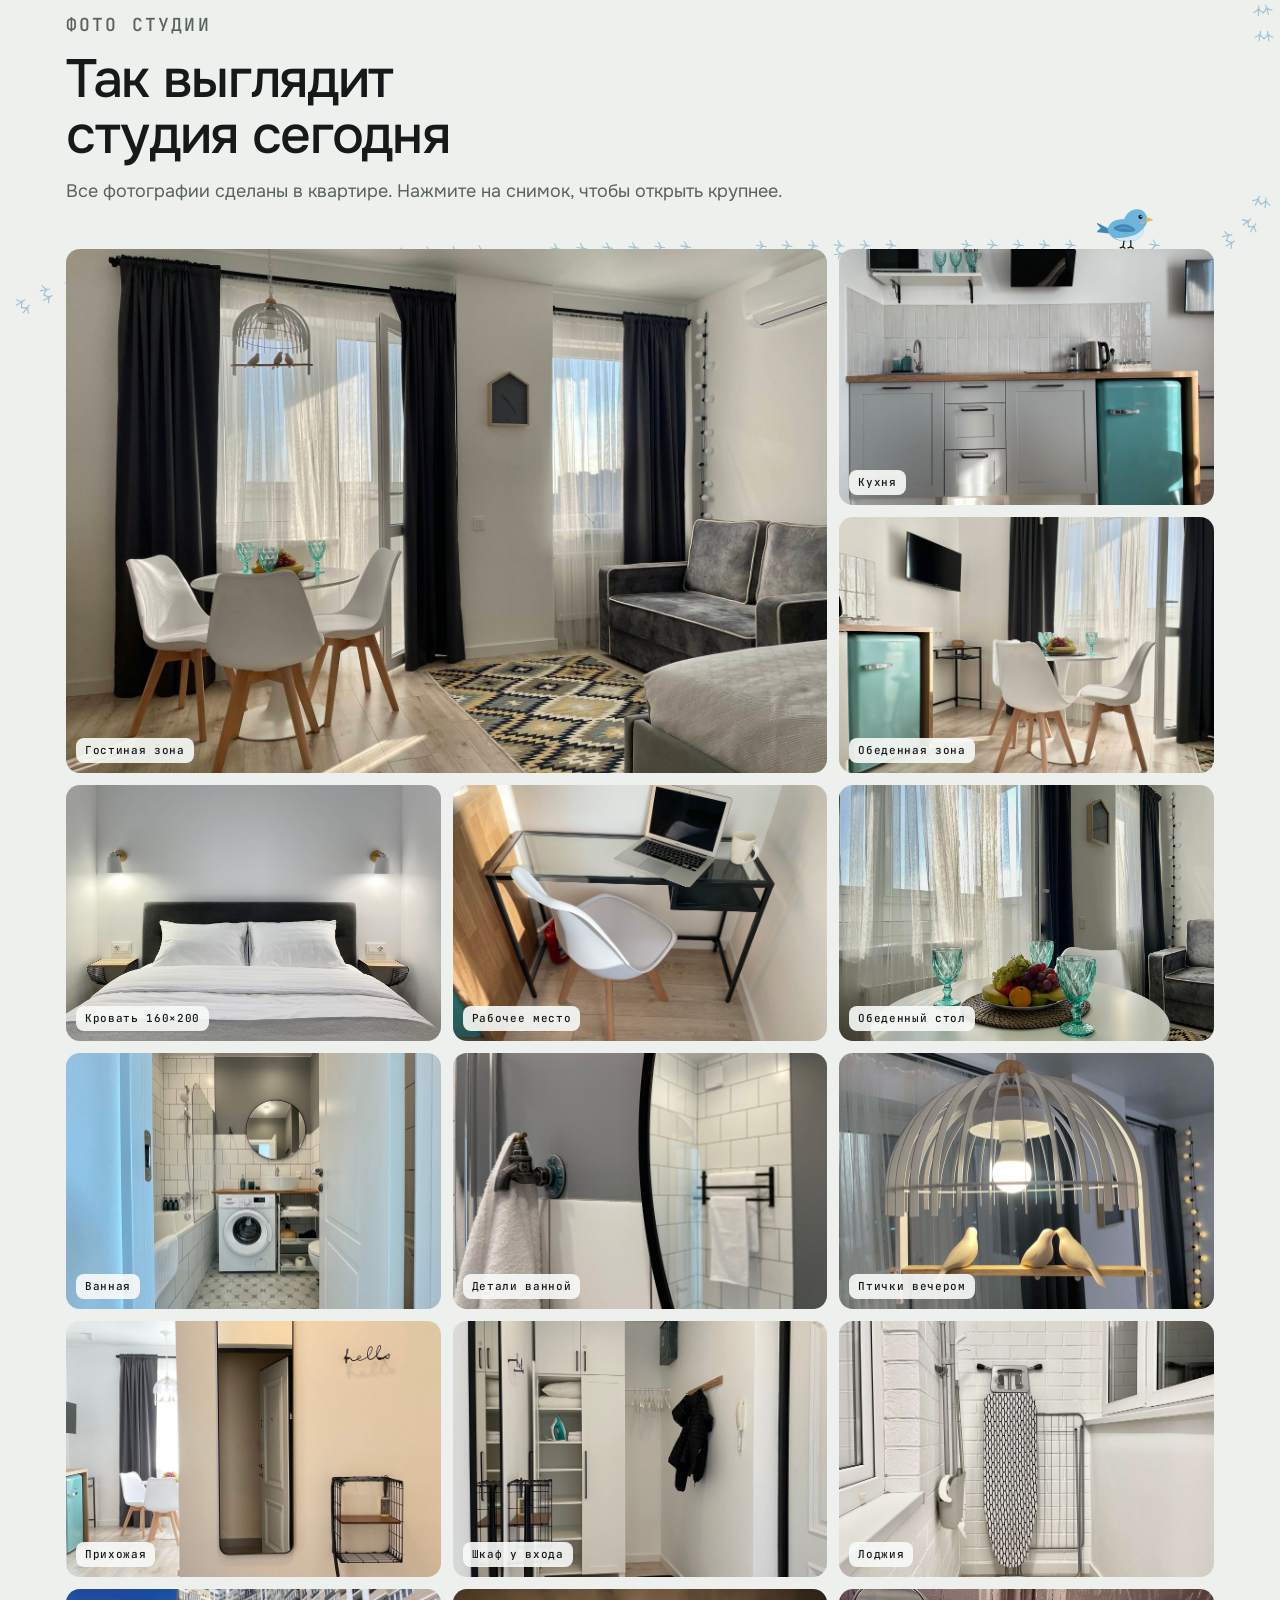
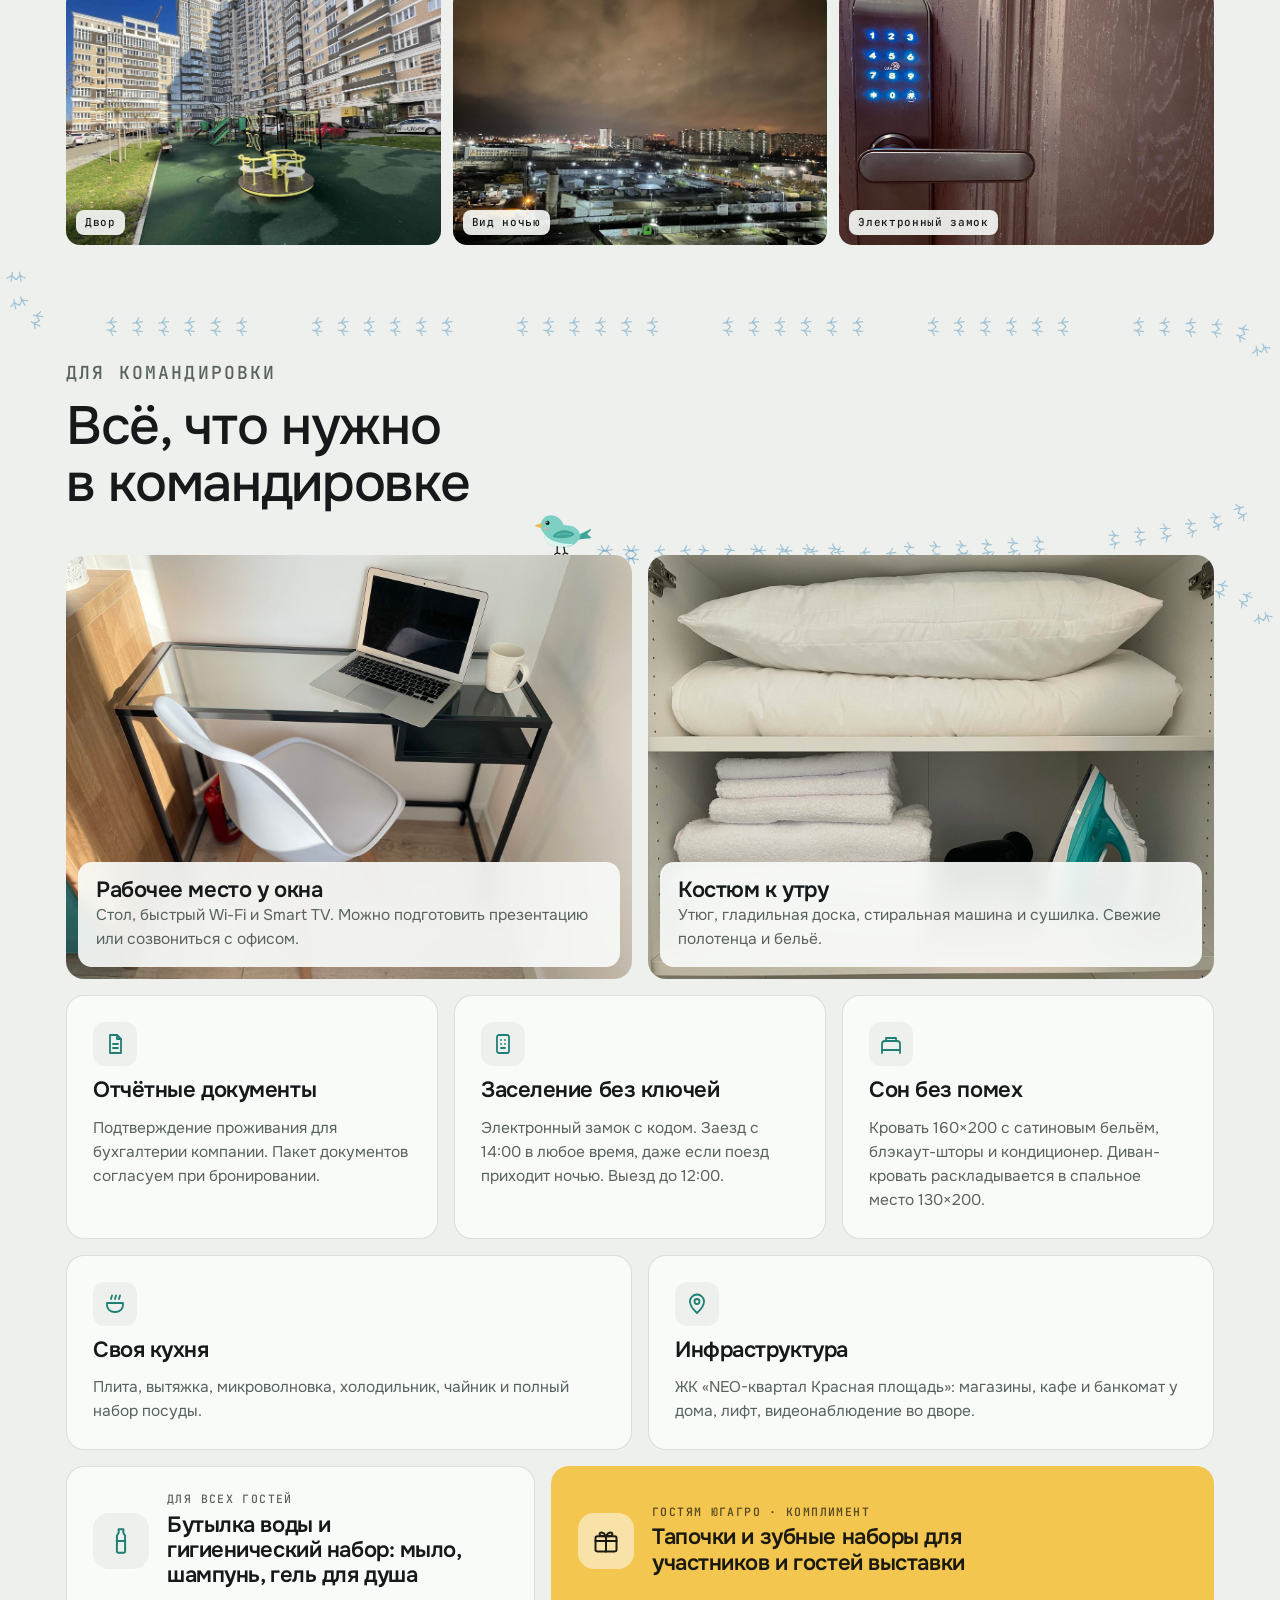
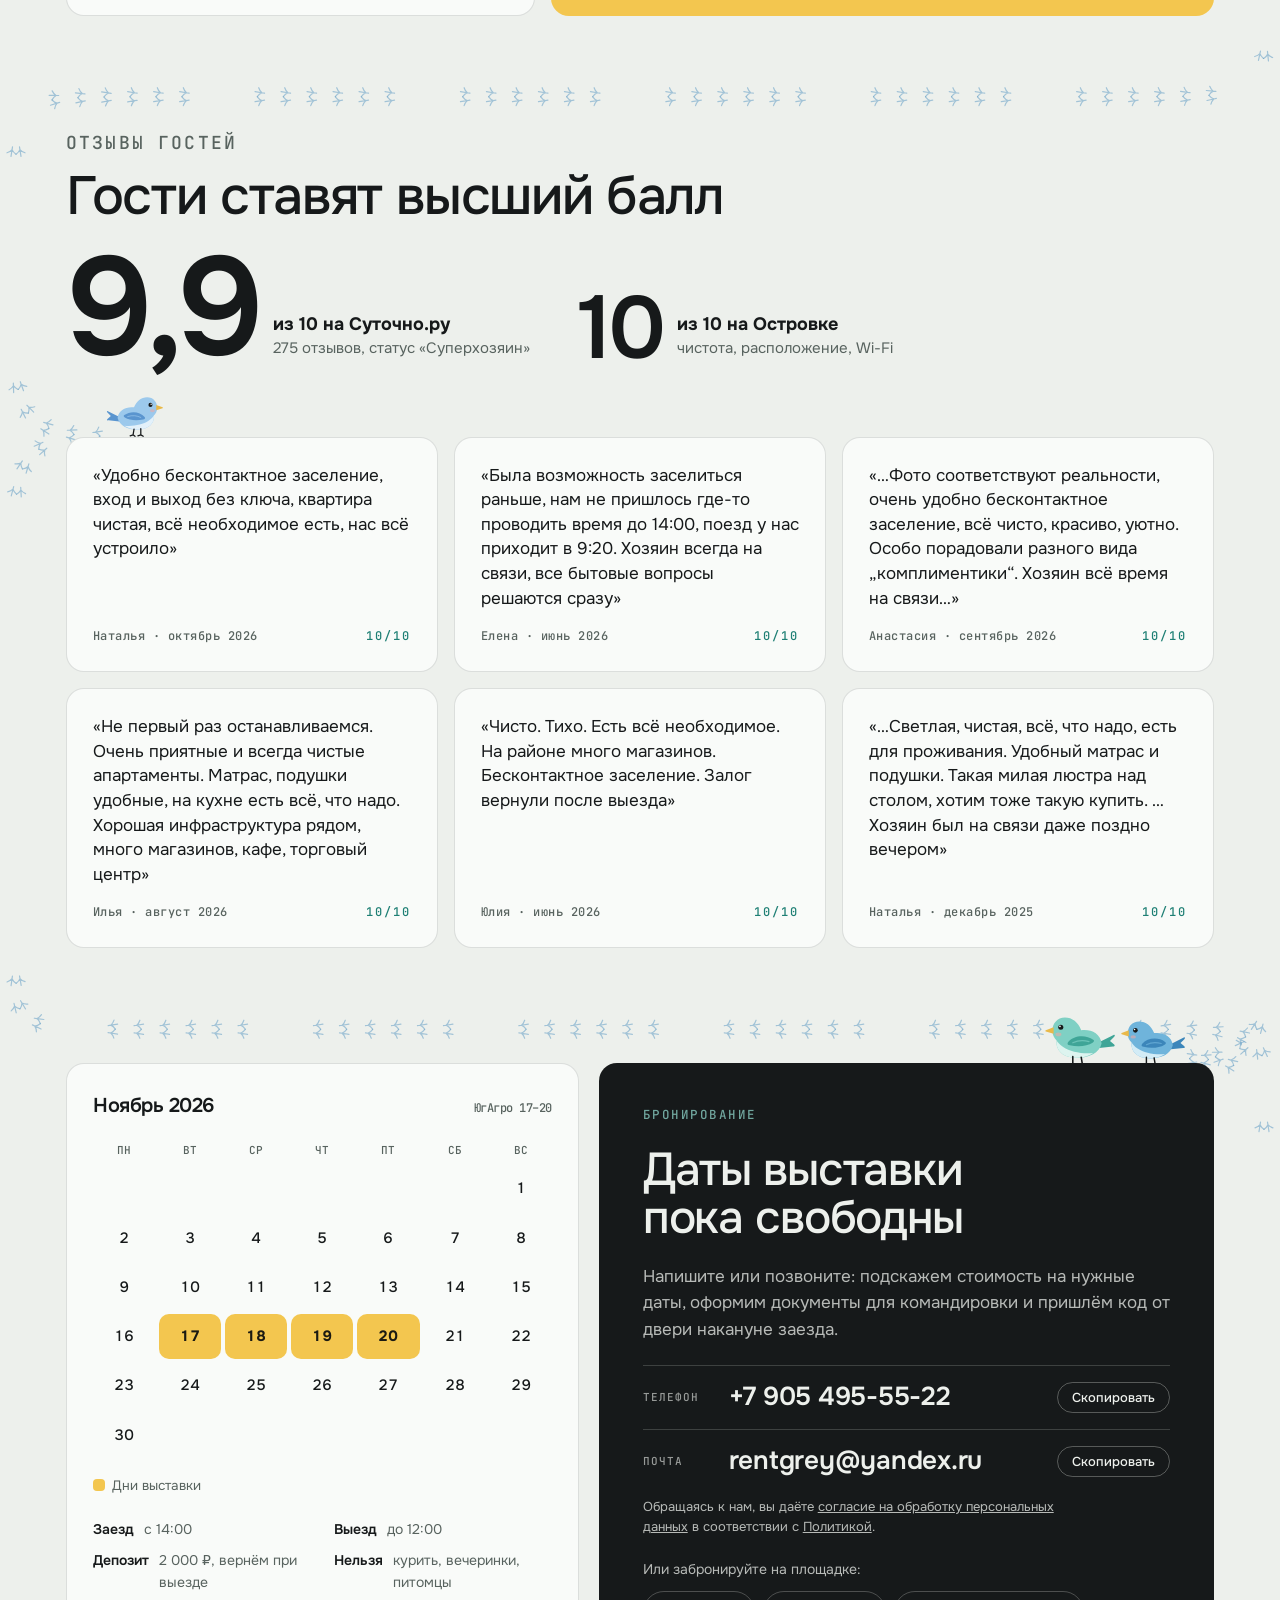
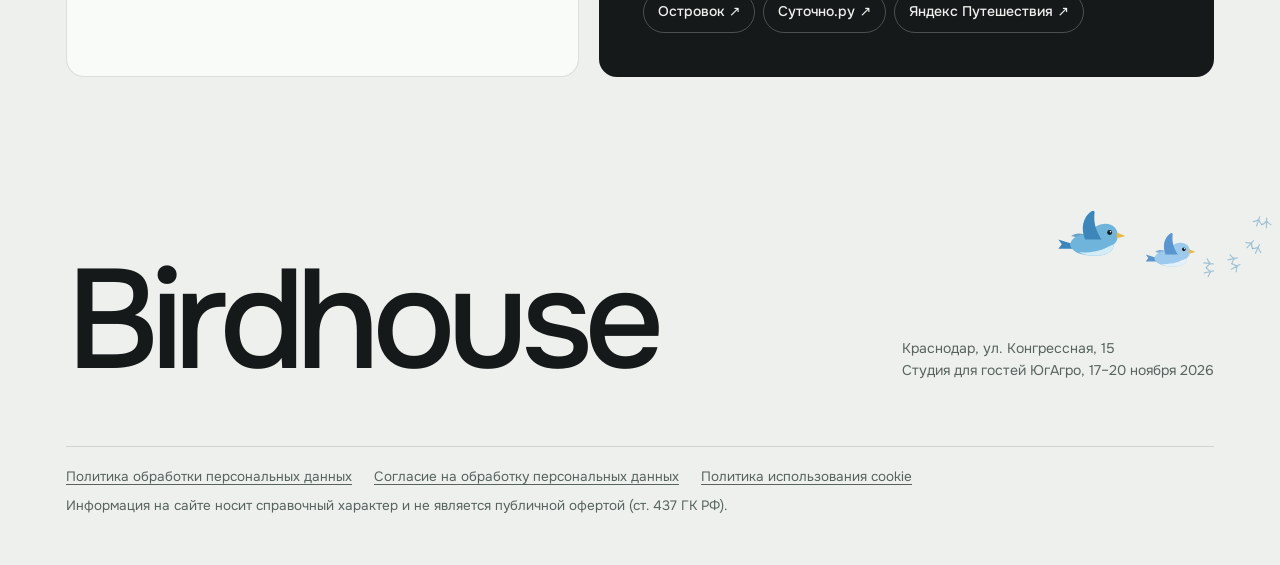
==== commit b35cddc2: "Новый заголовок, порядок разделов, кадр люстры, хэш в именах картинок против кэша Co-Authored-By: Cl" ====
--- a/index.html
+++ b/index.html
@@ -5,9 +5,9 @@
 <meta name="viewport" content="width=device-width, initial-scale=1, viewport-fit=cover">
 <meta name="description" content="Светлая студия 32 м² в 890 м от Экспограда Юг для участников и гостей ЮгАгро 2026, 17–20 ноября. До 4 гостей, заселение по коду, отчётные документы.">
 <meta property="og:type" content="website">
-<meta property="og:title" content="Birdhouse — студия в 10 минутах пешком от Экспограда">
+<meta property="og:title" content="Birdhouse - уютные апартаменты в 10 минутах пешком от Экспограда">
 <meta property="og:description" content="Светлая студия 32 м² в 890 м от Экспограда Юг для участников и гостей ЮгАгро 2026, 17–20 ноября. До 4 гостей, заселение по коду, отчётные документы.">
-<meta property="og:image" content="/img/hero.jpg">
+<meta property="og:image" content="/img/hero.a48b0acd.jpg">
 <meta property="og:locale" content="ru_RU">
 <meta name="theme-color" content="#EDF0EC">
 <link rel="icon" href="data:image/svg+xml,%3Csvg xmlns='http://www.w3.org/2000/svg' viewBox='0 0 120 104'%3E%3Cpath d='M30 63 L4 50 L10 60 L3 66 L32 72Z' fill='%233C86BA'/%3E%3Cpath d='M24 64C26 47 42 40 58 42C63 29 73 21 85 21C98 21 106 31 106 43C106 50 103 55 99 59C101 75 88 88 66 88C44 88 28 80 24 64Z' fill='%236FB4DB'/%3E%3Cpath d='M104 37L117 42L104 48Z' fill='%23E9B949'/%3E%3Ccircle cx='92' cy='37' r='4.5' fill='%2316191A'/%3E%3C/svg%3E">
@@ -87,7 +87,7 @@
 /* hero */
 .hero{padding-block:64px 0;overflow:hidden}
 .hero .wrap{display:flex;flex-direction:column;align-items:center;text-align:center;gap:22px}
-.hero h1{font-size:clamp(38px,6.2vw,80px);font-weight:500;line-height:1.02;letter-spacing:-.035em;max-width:15ch}
+.hero h1{font-size:clamp(34px,5.2vw,68px);font-weight:500;line-height:1.04;letter-spacing:-.035em;max-width:20ch}
 .hero .lead{font-size:clamp(17px,1.6vw,19px);color:var(--muted);max-width:56ch}
 .house{position:absolute;z-index:0;width:clamp(150px,19vw,280px);pointer-events:none}
 .house.l{left:-46px;top:320px;transform:rotate(-14deg)}
@@ -301,7 +301,7 @@
       <div><b>Birdhouse</b><small>Конгрессная, 15</small></div>
     </a>
     <nav aria-label="Разделы">
-      <a href="#route">Дорога</a><a href="#work">Удобства</a><a href="#photos">Фото</a><a href="#reviews">Отзывы</a><a href="#book">Даты</a>
+      <a href="#route">Дорога</a><a href="#photos">Фото</a><a href="#work">Удобства</a><a href="#reviews">Отзывы</a><a href="#book">Даты</a>
     </nav>
     <a class="btn btn-primary" href="#book">Забронировать</a>
   </div>
@@ -312,7 +312,7 @@
   <div class="house r"><svg viewBox="0 0 200 270" xmlns="http://www.w3.org/2000/svg" aria-hidden="true"><defs><pattern id="mgl" width="10" height="10" patternUnits="userSpaceOnUse" patternTransform="matrix(-0.8660254037844387 -0.5 0 1 100 262)"><path d="M0 0H10M0 0V10" stroke="rgba(22,25,26,.25)" stroke-width="1.1" fill="none"/></pattern><pattern id="mgr" width="10" height="10" patternUnits="userSpaceOnUse" patternTransform="matrix(0.8660254037844387 -0.5 0 1 100 262)"><path d="M0 0H10M0 0V10" stroke="rgba(22,25,26,.25)" stroke-width="1.1" fill="none"/></pattern><pattern id="mgt" width="10" height="10" patternUnits="userSpaceOnUse" patternTransform="matrix(0.8660254037844387 -0.5 -0.649519052838329 -0.375 100 167)"><path d="M0 0H10M0 0V10" stroke="rgba(22,25,26,.25)" stroke-width="1.1" fill="none"/></pattern></defs><polygon points="13.4,117.0 56.7,94.0 143.3,44.0 100.0,67.0" fill="#3E9488" stroke="var(--ink)" stroke-width="2" stroke-linejoin="round"/><polygon points="100.0,262.0 13.4,212.0 13.4,117.0 56.7,94.0 100.0,167.0" fill="#8FD6CB" stroke="var(--ink)" stroke-width="2" stroke-linejoin="round"/><polygon points="100.0,262.0 13.4,212.0 13.4,117.0 56.7,94.0 100.0,167.0" fill="url(#mgl)"/><polygon points="100.0,262.0 186.6,212.0 186.6,117.0 100.0,167.0" fill="#55B3A6" stroke="var(--ink)" stroke-width="2" stroke-linejoin="round"/><polygon points="100.0,262.0 186.6,212.0 186.6,117.0 100.0,167.0" fill="url(#mgr)"/><polygon points="100.0,167.0 186.6,117.0 143.3,44.0 56.7,94.0" fill="#B6E6DE" stroke="var(--ink)" stroke-width="2" stroke-linejoin="round"/><polygon points="100.0,167.0 186.6,117.0 143.3,44.0 56.7,94.0" fill="url(#mgt)"/><ellipse cx="0" cy="0" rx="1" ry="1" transform="matrix(-12.99 -7.50 0 -15 56.7 178.1)" fill="var(--ink)"/><line x1="56.7" y1="208.5" x2="42.7" y2="214.5" stroke="var(--ink)" stroke-width="5" stroke-linecap="round"/></svg></div>
   <div class="wrap">
     <p class="eyebrow">ЮгАгро 2026 · 17–20 ноября · Краснодар</p>
-    <h1>Студия в 10 минутах пешком от Экспограда</h1>
+    <h1>Уютные апартаменты на ул. Конгрессной - 10 минут пешком до входа в Экспоград</h1>
     <p class="lead">Светлая студия 32 м² на улице Конгрессной для участников и гостей выставки. До четырёх человек, рабочий стол у окна, бесконтактное заселение по электронному замку и отчётные документы для бухгалтерии.</p>
     <div class="bookbar" role="group" aria-label="Даты проживания на выставку">
       <div class="f"><span>Выставка</span><strong>17–20 ноября</strong></div>
@@ -332,7 +332,7 @@
         <svg viewBox="0 0 50 40" fill="none" stroke="currentColor" stroke-width="2.4" stroke-linecap="round"><path d="M46 4 C34 8 22 18 12 32"/><path d="M10 20 L12 33 L24 30"/></svg>
       </div>
       <div class="bar"><i></i><i></i><i></i><em>Конгрессная улица, 15 · 9 этаж из 16</em></div>
-      <img src="img/hero.jpg" alt="Общий вид студии: кровать, кухня и обеденная зона с люстрой-клеткой" width="1500" height="1125" style="object-position:50% 58%">
+      <img src="img/hero.a48b0acd.jpg" alt="Общий вид студии: кровать, кухня и обеденная зона с люстрой-клеткой" width="1500" height="1125" style="object-position:50% 58%">
     </div>
   </div>
 </header>
@@ -350,7 +350,7 @@
 <section class="sec meet" aria-labelledby="meet-h">
   <div class="wrap">
     <figure>
-      <img src="img/chandelier.jpg" alt="Люстра-клетка над обеденным столом, на жёрдочке сидят три фарфоровые птички" width="800" height="600" loading="lazy">
+      <img src="img/chandelier.f37a4344.jpg" alt="Люстра-клетка над обеденным столом, на жёрдочке сидят три фарфоровые птички" width="626" height="600" loading="lazy" style="aspect-ratio:626/600">
       <figcaption>Люстра над обеденным столом.</figcaption>
     </figure>
     <div>
@@ -429,6 +429,33 @@
   </div>
 </section>
 
+<section class="sec" id="photos" aria-labelledby="photos-h" style="padding-top:0">
+  <div class="wrap">
+    <div class="sec-head">
+      <p class="eyebrow">Фото студии</p>
+      <h2 id="photos-h">Так выглядит студия сегодня</h2>
+      <p>Все фотографии сделаны в квартире. Нажмите на снимок, чтобы открыть крупнее.</p>
+    </div>
+    <div class="gal-wrap"><div class="perch-src sit" data-in="r" data-out="l" style="right:60px"><svg class="bird bob d2" viewBox="0 0 120 104"><use href="#bird"/></svg></div><div class="gallery" id="gallery">
+      <button class="g-w2 g-h2" data-src="img/g/01.c1318083.jpg"><img src="img/g/01.c1318083.jpg" alt="Гостиная зона: обеденный стол, диван и люстра-клетка у окон в пол" loading="lazy"><span>Гостиная зона</span></button>
+      <button data-src="img/g/02.96d9f295.jpg"><img src="img/g/02.96d9f295.jpg" alt="Кухонный гарнитур с мятным холодильником, микроволновкой и чайником" loading="lazy"><span>Кухня</span></button>
+      <button data-src="img/g/03.cb41907b.jpg"><img src="img/g/03.cb41907b.jpg" alt="Обеденная зона у окна: круглый стол, белые стулья, мятный холодильник и телевизор" loading="lazy"><span>Обеденная зона</span></button>
+      <button data-src="img/g/04.166fecc9.jpg"><img src="img/g/04.166fecc9.jpg" alt="Двуспальная кровать 160×200 с белым бельём и бра по бокам" loading="lazy"><span>Кровать 160×200</span></button>
+      <button data-src="img/g/05.cf9e34b0.jpg"><img src="img/g/05.cf9e34b0.jpg" alt="Рабочий стол со стеклянной столешницей и белым стулом" loading="lazy"><span>Рабочее место</span></button>
+      <button data-src="img/g/06.a7dc5390.jpg"><img src="img/g/06.a7dc5390.jpg" alt="Круглый стол с фруктами и бирюзовыми бокалами" loading="lazy"><span>Обеденный стол</span></button>
+      <button data-src="img/g/07.2f32e1bb.jpg"><img src="img/g/07.2f32e1bb.jpg" alt="Ванная комната с ванной, стиральной машиной и круглым зеркалом" loading="lazy"><span>Ванная</span></button>
+      <button data-src="img/g/08.22b895d3.jpg"><img src="img/g/08.22b895d3.jpg" alt="Крючок в виде крана с полотенцем и полотенцесушитель в отражении зеркала" loading="lazy"><span>Детали ванной</span></button>
+      <button data-src="img/g/09.91b29d63.jpg"><img src="img/g/09.91b29d63.jpg" alt="Люстра-клетка вечером: птички на жёрдочке под тёплым светом" loading="lazy"><span>Птички вечером</span></button>
+      <button data-src="img/g/10.3297e186.jpg"><img src="img/g/10.3297e186.jpg" alt="Прихожая с зеркалом и надписью hello на стене" loading="lazy"><span>Прихожая</span></button>
+      <button data-src="img/g/11.34abedf5.jpg"><img src="img/g/11.34abedf5.jpg" alt="Входная зона: шкаф с бельём и утюгом, вешалка и плечики" loading="lazy"><span>Шкаф у входа</span></button>
+      <button data-src="img/g/12.b71f0998.jpg"><img src="img/g/12.b71f0998.jpg" alt="Лоджия с гладильной доской и сушилкой для белья" loading="lazy"><span>Лоджия</span></button>
+      <button data-src="img/g/13.0fd79205.jpg"><img src="img/g/13.0fd79205.jpg" alt="Двор дома на Конгрессной, 15: детская площадка и парковка" loading="lazy"><span>Двор</span></button>
+      <button data-src="img/g/14.54fd60c3.jpg"><img src="img/g/14.54fd60c3.jpg" alt="Вид из окна ночью на огни города" loading="lazy"><span>Вид ночью</span></button>
+      <button data-src="img/g/15.6a020ebb.jpg"><img src="img/g/15.6a020ebb.jpg" alt="Электронный замок с кодовой панелью на входной двери" loading="lazy"><span>Электронный замок</span></button>
+    </div></div>
+  </div>
+</section>
+
 <section class="sec" id="work" aria-labelledby="work-h" style="padding-top:0">
   <div class="wrap">
     <div class="sec-head">
@@ -437,11 +464,11 @@
     </div>
     <div class="bento">
       <div class="card photo c6"><div class="perch-src sit" data-in="r" data-out="r" style="right:40px"><svg class="bird mint bob" viewBox="0 0 120 104" style="transform:scaleX(-1)"><use href="#bird"/></svg></div>
-        <img src="img/desk.jpg" alt="Рабочий стол со стеклянной столешницей и белым стулом у окна" loading="lazy">
+        <img src="img/desk.cf9e34b0.jpg" alt="Рабочий стол со стеклянной столешницей и белым стулом у окна" loading="lazy">
         <div class="cap"><h3>Рабочее место у окна</h3><p>Стол, быстрый Wi-Fi и Smart TV. Можно подготовить презентацию или созвониться с офисом.</p></div>
       </div>
       <div class="card photo c6">
-        <img src="img/linen.jpg" alt="Шкаф с подушками, стопкой белых полотенец, феном и утюгом" loading="lazy">
+        <img src="img/linen.caa0e4dd.jpg" alt="Шкаф с подушками, стопкой белых полотенец, феном и утюгом" loading="lazy">
         <div class="cap"><h3>Костюм к утру</h3><p>Утюг, гладильная доска, стиральная машина и сушилка. Свежие полотенца и бельё.</p></div>
       </div>
       <div class="card c4">
@@ -478,33 +505,6 @@
         <div><p class="tag">Гостям ЮгАгро · комплимент</p><h3>Тапочки и зубные наборы для участников и гостей выставки</h3></div>
       </div>
     </div>
-  </div>
-</section>
-
-<section class="sec" id="photos" aria-labelledby="photos-h" style="padding-top:0">
-  <div class="wrap">
-    <div class="sec-head">
-      <p class="eyebrow">Фото студии</p>
-      <h2 id="photos-h">Так выглядит студия сегодня</h2>
-      <p>Все фотографии сделаны в квартире. Нажмите на снимок, чтобы открыть крупнее.</p>
-    </div>
-    <div class="gal-wrap"><div class="perch-src sit" data-in="r" data-out="l" style="right:60px"><svg class="bird bob d2" viewBox="0 0 120 104"><use href="#bird"/></svg></div><div class="gallery" id="gallery">
-      <button class="g-w2 g-h2" data-src="img/g/01.jpg"><img src="img/g/01.jpg" alt="Гостиная зона: обеденный стол, диван и люстра-клетка у окон в пол" loading="lazy"><span>Гостиная зона</span></button>
-      <button data-src="img/g/02.jpg"><img src="img/g/02.jpg" alt="Кухонный гарнитур с мятным холодильником, микроволновкой и чайником" loading="lazy"><span>Кухня</span></button>
-      <button data-src="img/g/03.jpg"><img src="img/g/03.jpg" alt="Обеденная зона у окна: круглый стол, белые стулья, мятный холодильник и телевизор" loading="lazy"><span>Обеденная зона</span></button>
-      <button data-src="img/g/04.jpg"><img src="img/g/04.jpg" alt="Двуспальная кровать 160×200 с белым бельём и бра по бокам" loading="lazy"><span>Кровать 160×200</span></button>
-      <button data-src="img/g/05.jpg"><img src="img/g/05.jpg" alt="Рабочий стол со стеклянной столешницей и белым стулом" loading="lazy"><span>Рабочее место</span></button>
-      <button data-src="img/g/06.jpg"><img src="img/g/06.jpg" alt="Круглый стол с фруктами и бирюзовыми бокалами" loading="lazy"><span>Обеденный стол</span></button>
-      <button data-src="img/g/07.jpg"><img src="img/g/07.jpg" alt="Ванная комната с ванной, стиральной машиной и круглым зеркалом" loading="lazy"><span>Ванная</span></button>
-      <button data-src="img/g/08.jpg"><img src="img/g/08.jpg" alt="Крючок в виде крана с полотенцем и полотенцесушитель в отражении зеркала" loading="lazy"><span>Детали ванной</span></button>
-      <button data-src="img/g/09.jpg"><img src="img/g/09.jpg" alt="Люстра-клетка вечером: птички на жёрдочке под тёплым светом" loading="lazy"><span>Птички вечером</span></button>
-      <button data-src="img/g/10.jpg"><img src="img/g/10.jpg" alt="Прихожая с зеркалом и надписью hello на стене" loading="lazy"><span>Прихожая</span></button>
-      <button data-src="img/g/11.jpg"><img src="img/g/11.jpg" alt="Входная зона: шкаф с бельём и утюгом, вешалка и плечики" loading="lazy"><span>Шкаф у входа</span></button>
-      <button data-src="img/g/12.jpg"><img src="img/g/12.jpg" alt="Лоджия с гладильной доской и сушилкой для белья" loading="lazy"><span>Лоджия</span></button>
-      <button data-src="img/g/13.jpg"><img src="img/g/13.jpg" alt="Двор дома на Конгрессной, 15: детская площадка и парковка" loading="lazy"><span>Двор</span></button>
-      <button data-src="img/g/14.jpg"><img src="img/g/14.jpg" alt="Вид из окна ночью на огни города" loading="lazy"><span>Вид ночью</span></button>
-      <button data-src="img/g/15.jpg"><img src="img/g/15.jpg" alt="Электронный замок с кодовой панелью на входной двери" loading="lazy"><span>Электронный замок</span></button>
-    </div></div>
   </div>
 </section>
 
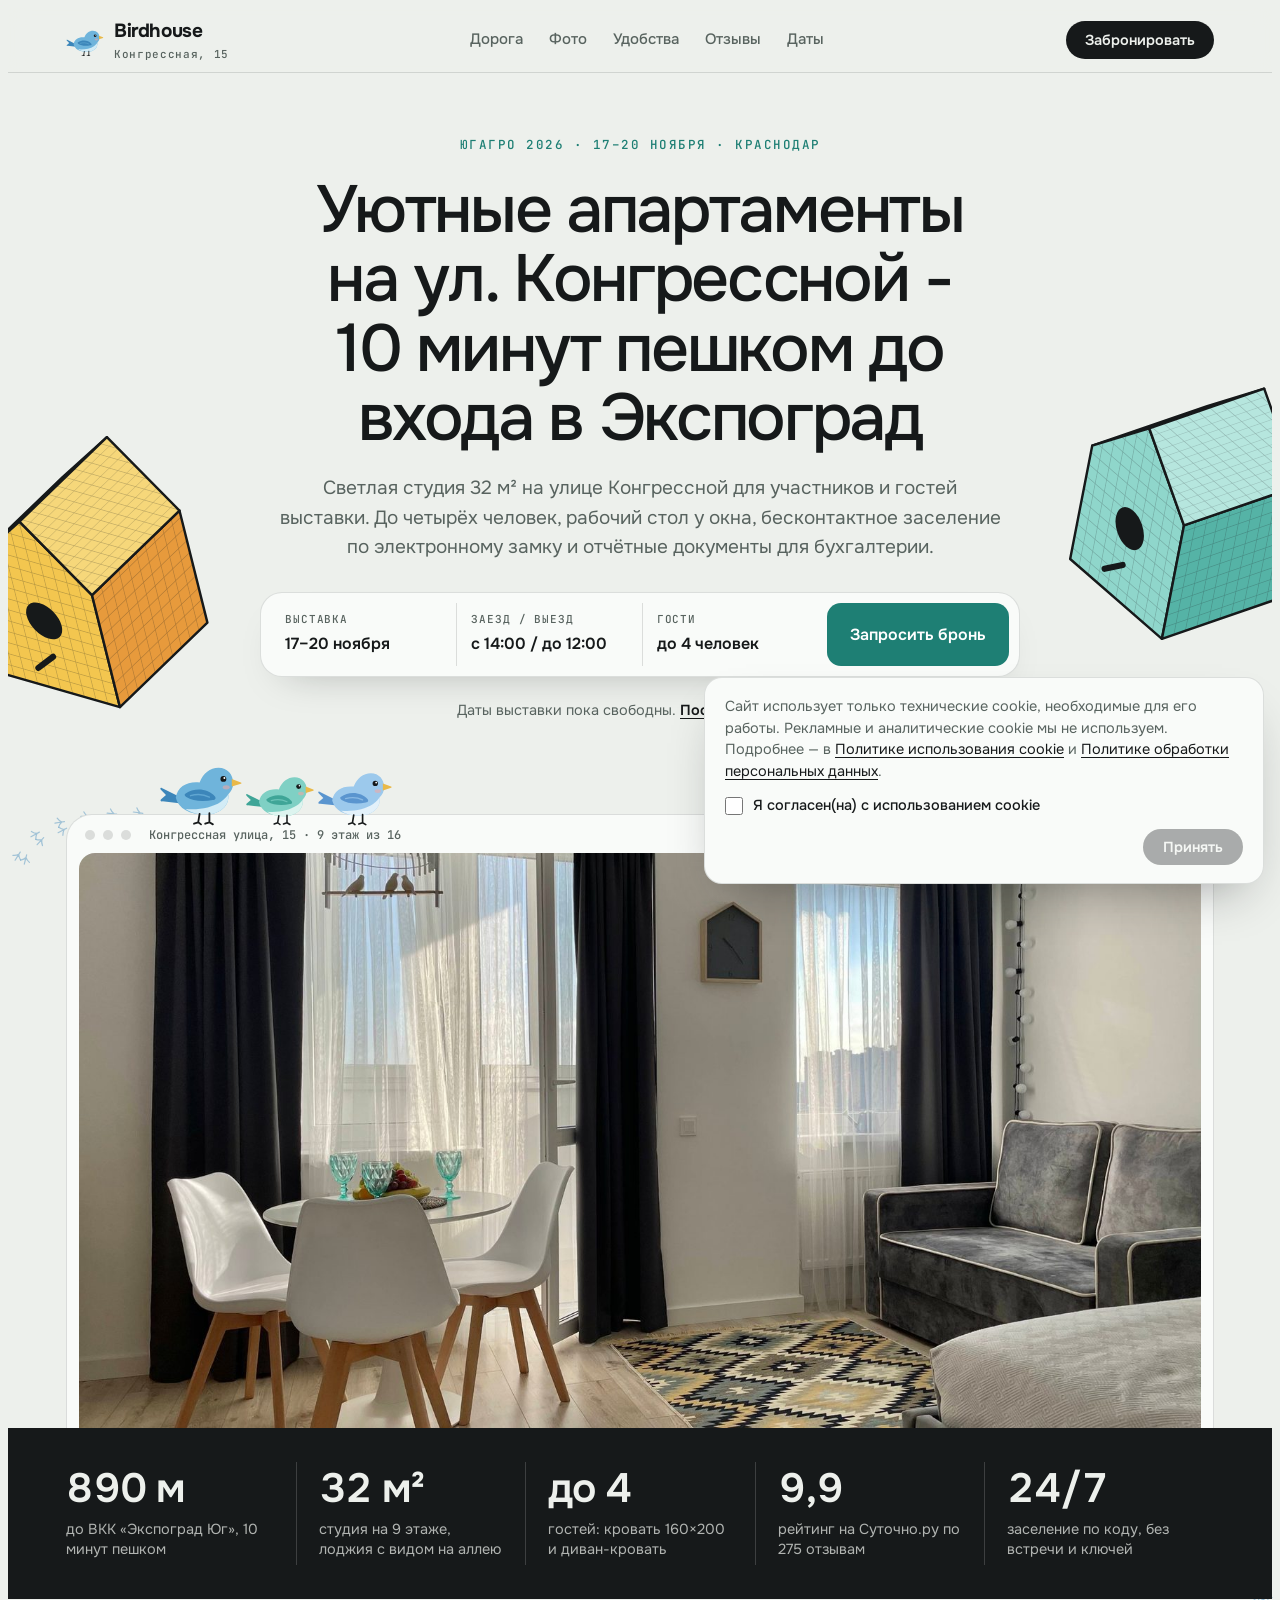
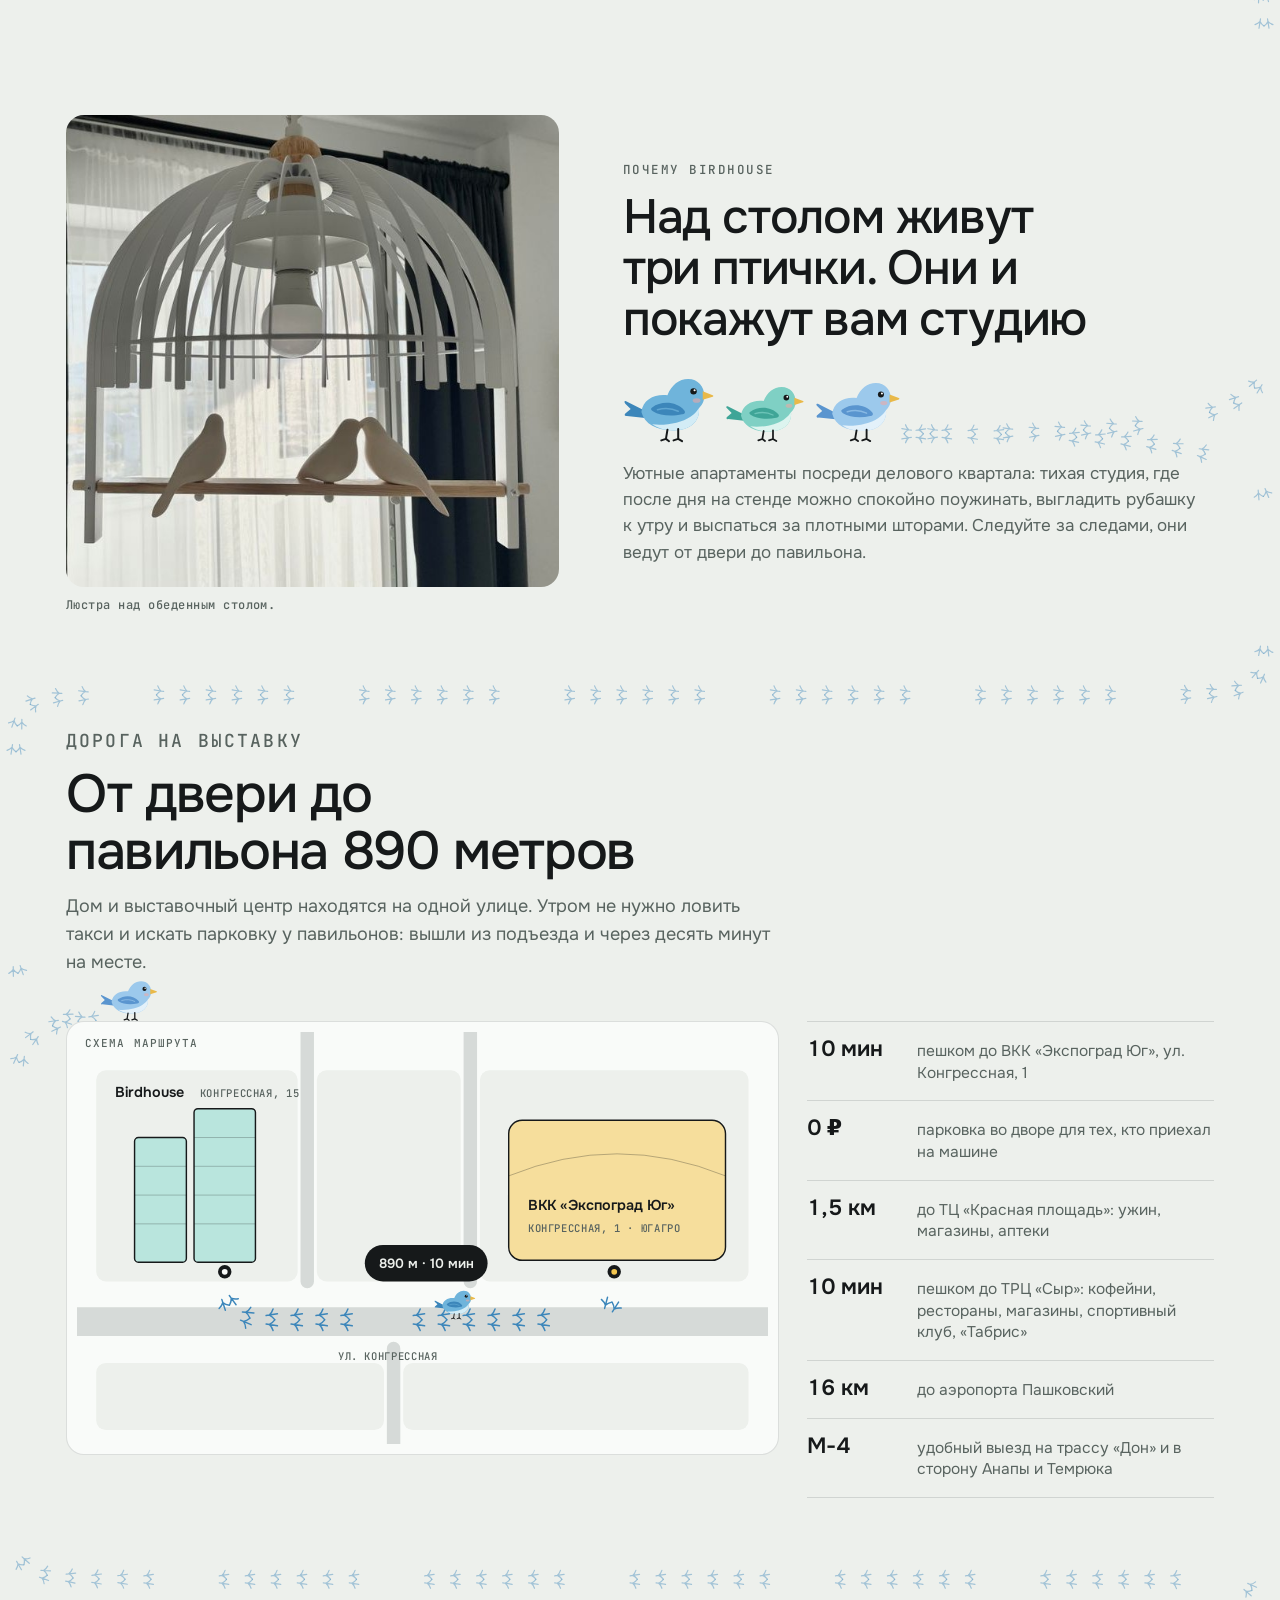
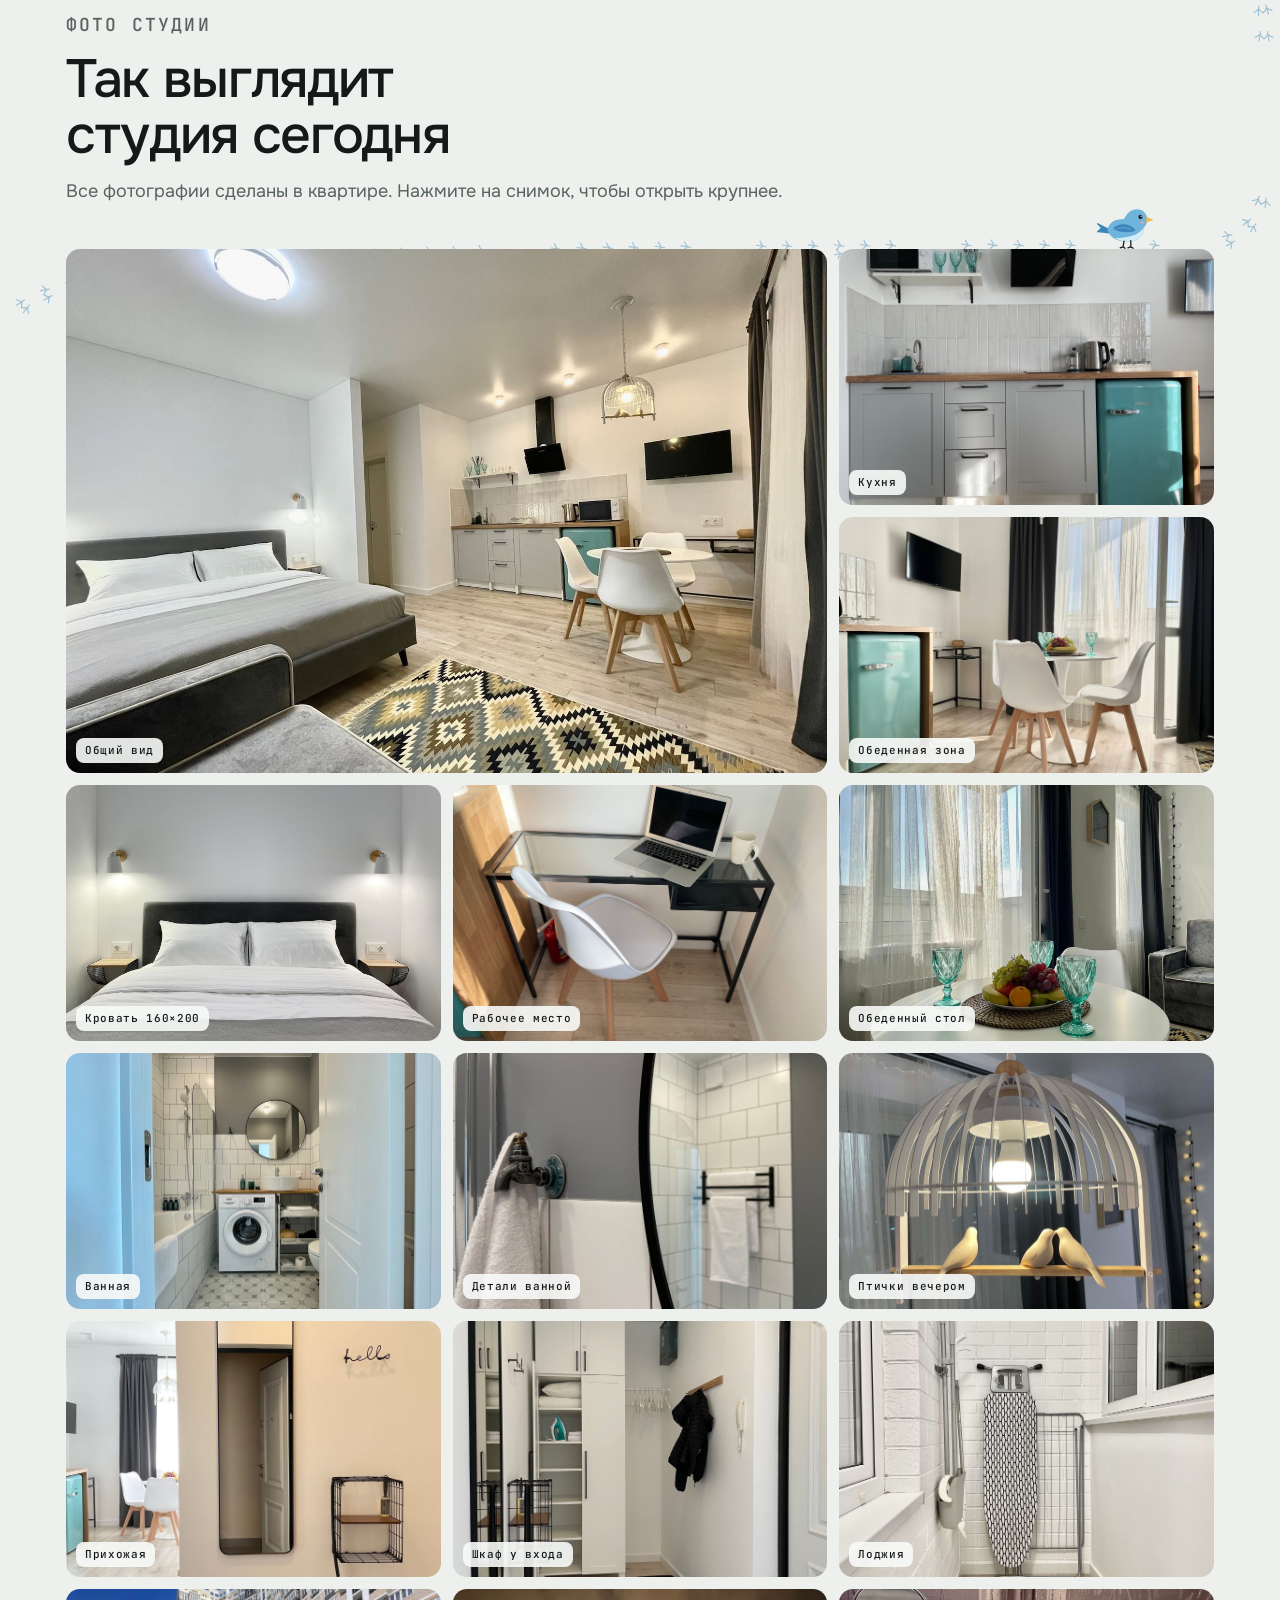
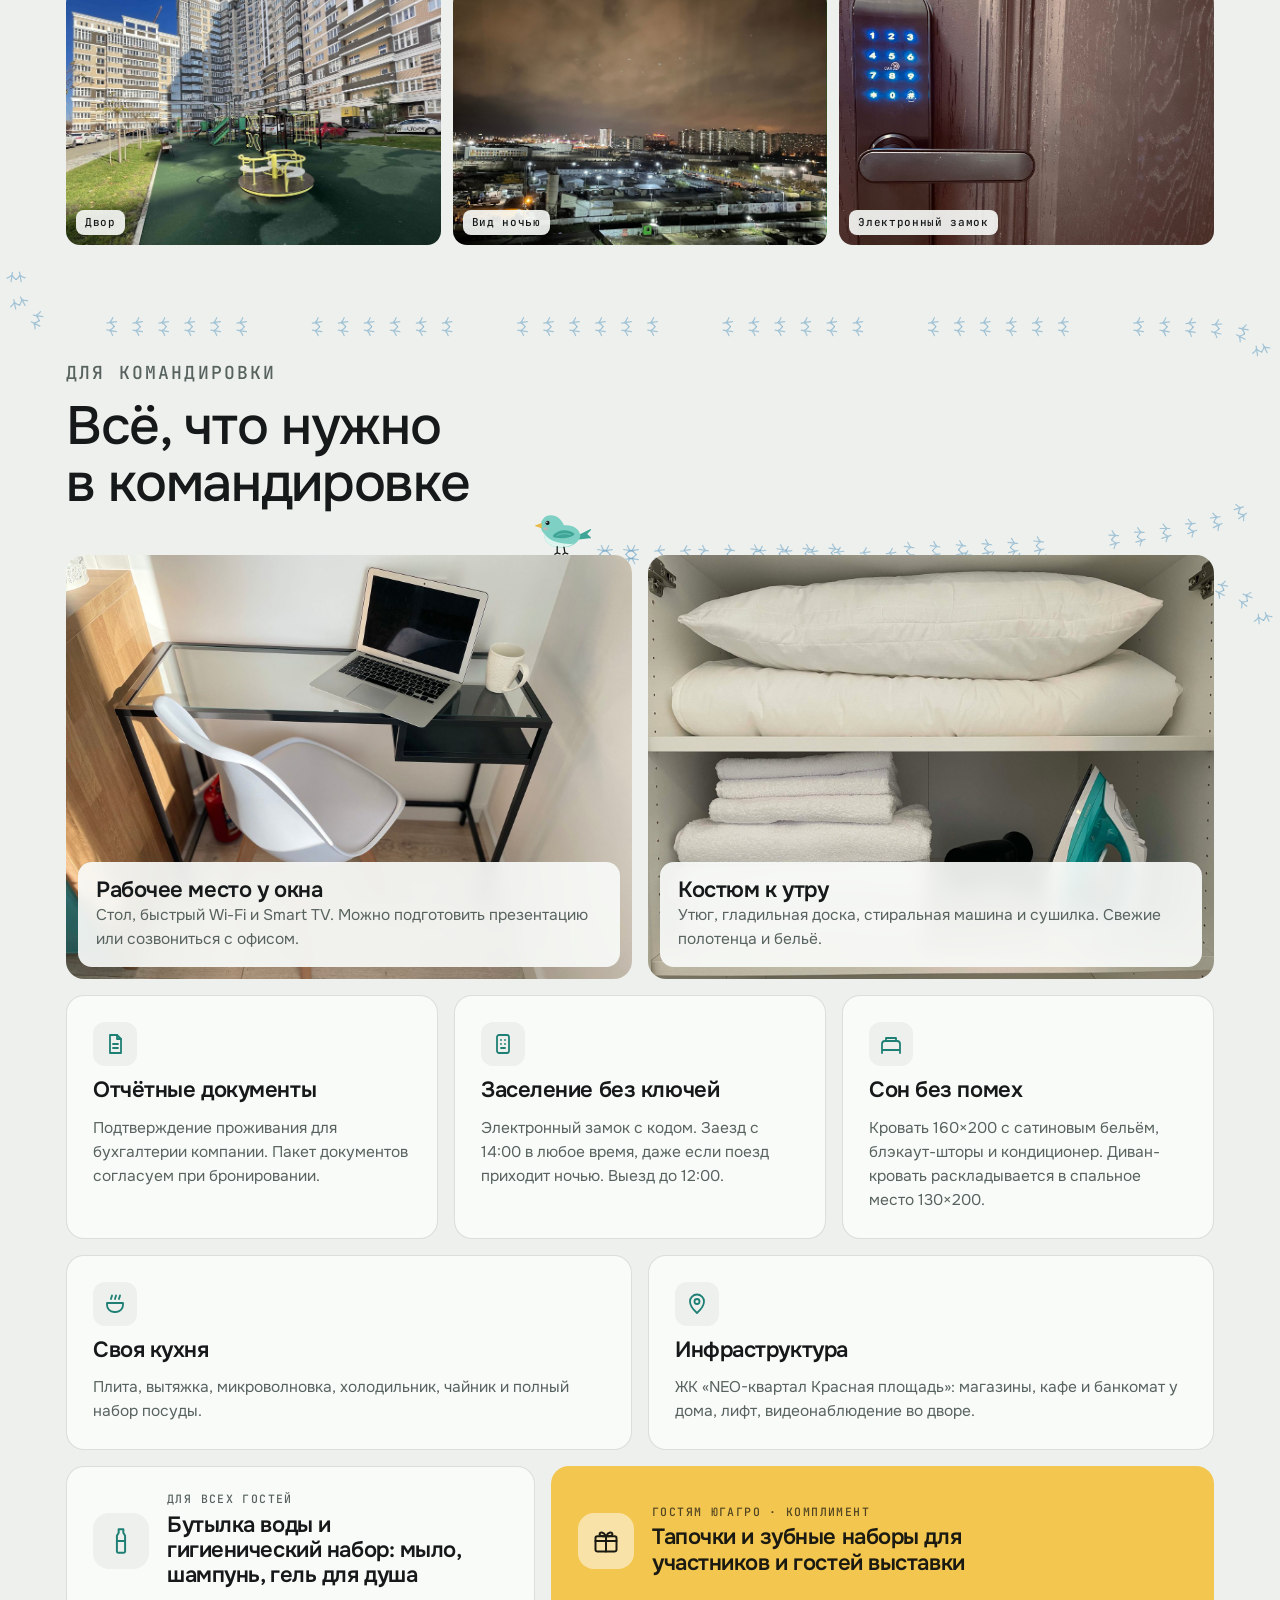
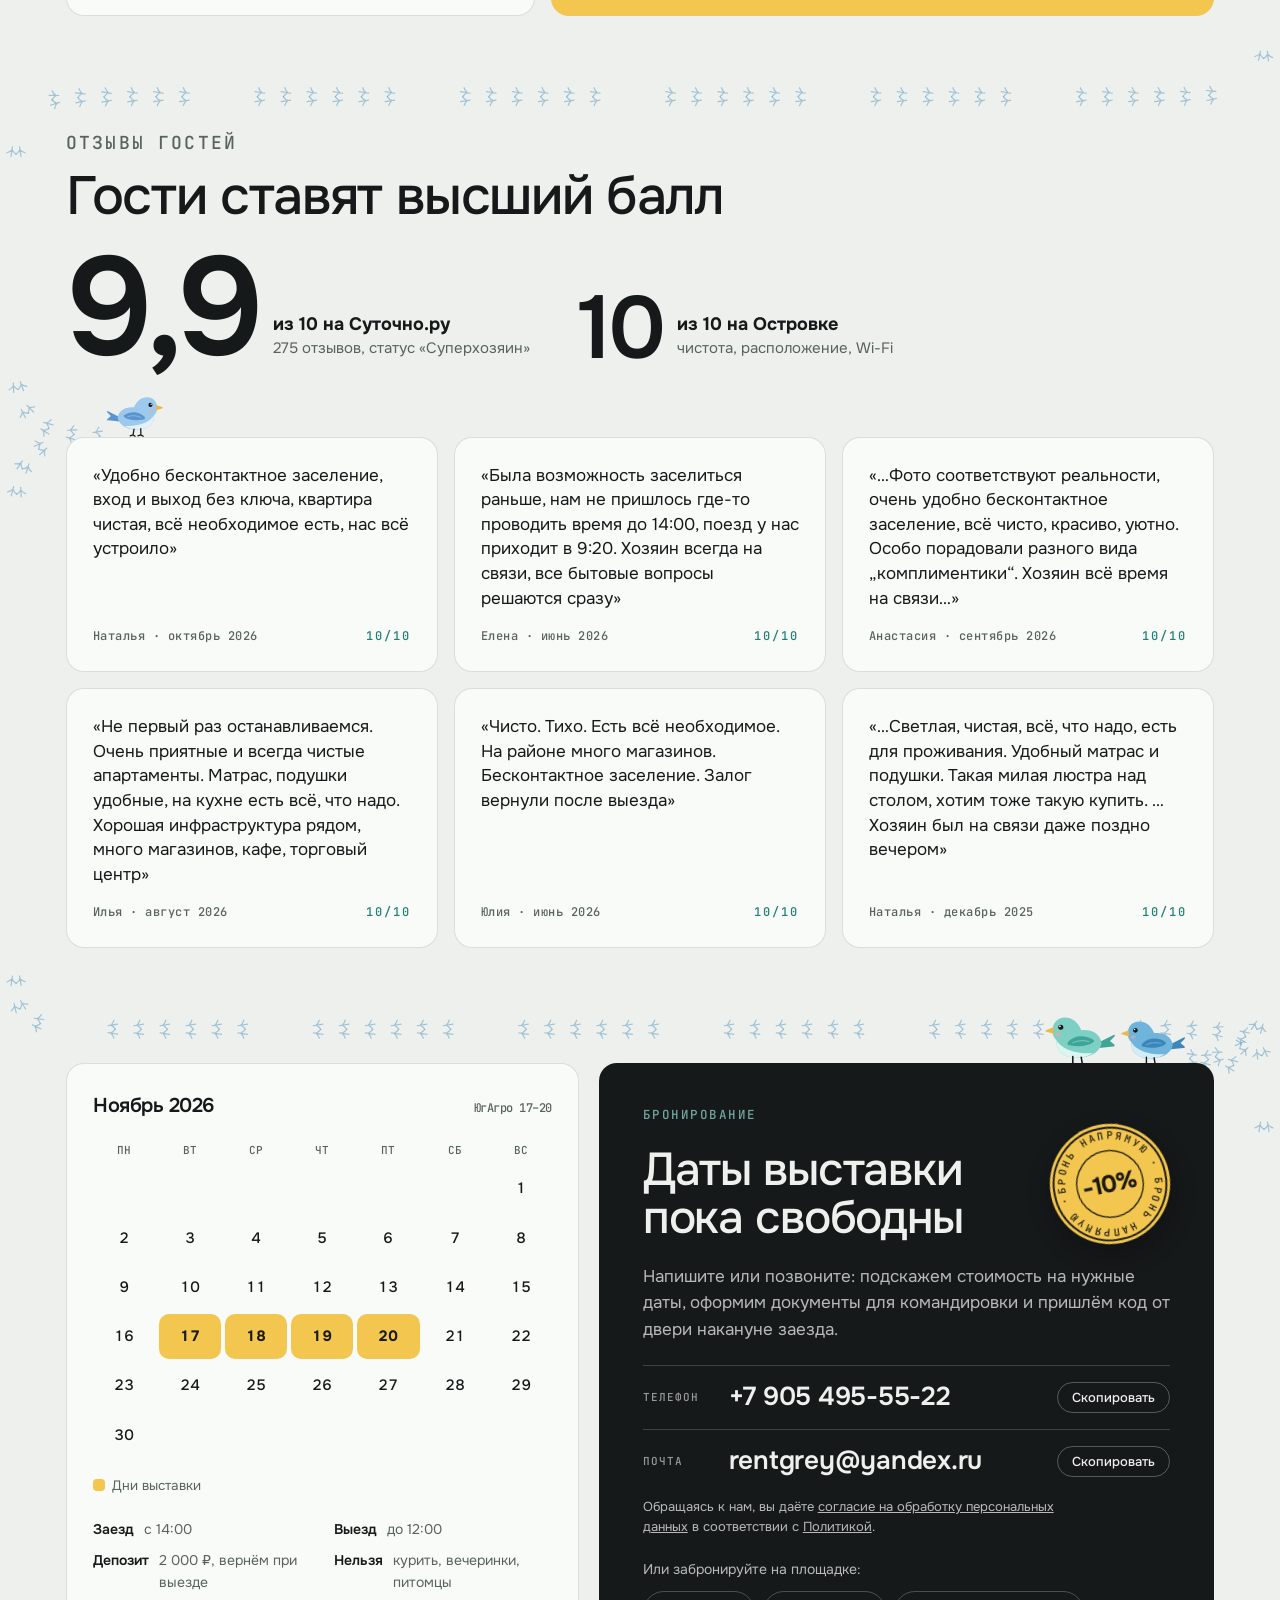
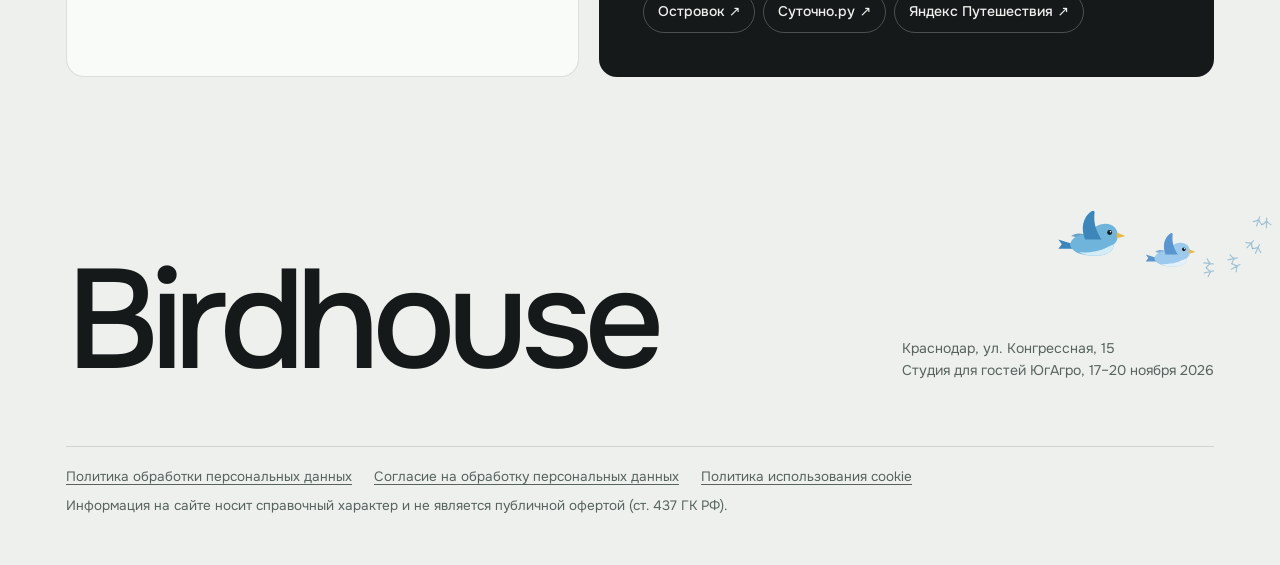
==== commit e577c2ba: "Обложка: гостиная, галерея начинается с общего вида; печать «Бронь напрямую -10%» Co-Authored-By: Cl" ====
--- a/index.html
+++ b/index.html
@@ -7,7 +7,7 @@
 <meta property="og:type" content="website">
 <meta property="og:title" content="Birdhouse - уютные апартаменты в 10 минутах пешком от Экспограда">
 <meta property="og:description" content="Светлая студия 32 м² в 890 м от Экспограда Юг для участников и гостей ЮгАгро 2026, 17–20 ноября. До 4 гостей, заселение по коду, отчётные документы.">
-<meta property="og:image" content="/img/hero.a48b0acd.jpg">
+<meta property="og:image" content="/img/hero.c1318083.jpg">
 <meta property="og:locale" content="ru_RU">
 <meta name="theme-color" content="#EDF0EC">
 <link rel="icon" href="data:image/svg+xml,%3Csvg xmlns='http://www.w3.org/2000/svg' viewBox='0 0 120 104'%3E%3Cpath d='M30 63 L4 50 L10 60 L3 66 L32 72Z' fill='%233C86BA'/%3E%3Cpath d='M24 64C26 47 42 40 58 42C63 29 73 21 85 21C98 21 106 31 106 43C106 50 103 55 99 59C101 75 88 88 66 88C44 88 28 80 24 64Z' fill='%236FB4DB'/%3E%3Cpath d='M104 37L117 42L104 48Z' fill='%23E9B949'/%3E%3Ccircle cx='92' cy='37' r='4.5' fill='%2316191A'/%3E%3C/svg%3E">
@@ -217,6 +217,8 @@
 .legend i{display:inline-block;width:12px;height:12px;border-radius:4px;margin-right:7px;vertical-align:-1px}
 .contact{background:var(--fg);color:var(--bg);border-radius:var(--r);padding:clamp(26px,4vw,44px);display:flex;flex-direction:column;gap:22px;position:relative;overflow:visible}
 .contact .eyebrow{color:var(--mint)}
+.stamp{position:absolute;right:clamp(16px,3.4vw,40px);top:clamp(40px,4.4vw,58px);width:clamp(110px,10vw,138px);height:auto;transform:rotate(-12deg);filter:drop-shadow(0 10px 18px rgba(0,0,0,.35));pointer-events:none}
+@media (max-width:640px){.stamp{position:static;align-self:flex-end;margin:-6px 0 -18px;order:-1}}
 .contact h2{font-size:clamp(30px,3.6vw,46px);font-weight:500;line-height:1.05}
 .contact p{opacity:.75;max-width:48ch}
 .cline{display:flex;flex-wrap:wrap;align-items:center;gap:10px 14px;padding:16px 0;border-top:1px solid color-mix(in srgb,var(--bg) 18%,transparent)}
@@ -332,7 +334,7 @@
         <svg viewBox="0 0 50 40" fill="none" stroke="currentColor" stroke-width="2.4" stroke-linecap="round"><path d="M46 4 C34 8 22 18 12 32"/><path d="M10 20 L12 33 L24 30"/></svg>
       </div>
       <div class="bar"><i></i><i></i><i></i><em>Конгрессная улица, 15 · 9 этаж из 16</em></div>
-      <img src="img/hero.a48b0acd.jpg" alt="Общий вид студии: кровать, кухня и обеденная зона с люстрой-клеткой" width="1500" height="1125" style="object-position:50% 58%">
+      <img src="img/hero.c1318083.jpg" alt="Гостиная зона студии: обеденный стол, диван и люстра-клетка у окон в пол" width="1600" height="1200" style="object-position:50% 62%">
     </div>
   </div>
 </header>
@@ -437,7 +439,7 @@
       <p>Все фотографии сделаны в квартире. Нажмите на снимок, чтобы открыть крупнее.</p>
     </div>
     <div class="gal-wrap"><div class="perch-src sit" data-in="r" data-out="l" style="right:60px"><svg class="bird bob d2" viewBox="0 0 120 104"><use href="#bird"/></svg></div><div class="gallery" id="gallery">
-      <button class="g-w2 g-h2" data-src="img/g/01.c1318083.jpg"><img src="img/g/01.c1318083.jpg" alt="Гостиная зона: обеденный стол, диван и люстра-клетка у окон в пол" loading="lazy"><span>Гостиная зона</span></button>
+      <button class="g-w2 g-h2" data-src="img/g/01.a48b0acd.jpg"><img src="img/g/01.a48b0acd.jpg" alt="Общий вид студии: кровать, кухня и обеденная зона с люстрой-клеткой" loading="lazy"><span>Общий вид</span></button>
       <button data-src="img/g/02.96d9f295.jpg"><img src="img/g/02.96d9f295.jpg" alt="Кухонный гарнитур с мятным холодильником, микроволновкой и чайником" loading="lazy"><span>Кухня</span></button>
       <button data-src="img/g/03.cb41907b.jpg"><img src="img/g/03.cb41907b.jpg" alt="Обеденная зона у окна: круглый стол, белые стулья, мятный холодильник и телевизор" loading="lazy"><span>Обеденная зона</span></button>
       <button data-src="img/g/04.166fecc9.jpg"><img src="img/g/04.166fecc9.jpg" alt="Двуспальная кровать 160×200 с белым бельём и бра по бокам" loading="lazy"><span>Кровать 160×200</span></button>
@@ -548,6 +550,7 @@
           <svg class="bird mint bob" viewBox="0 0 120 104" style="width:72px;transform:scaleX(-1)"><use href="#bird"/></svg>
           <svg class="bird bob d2" viewBox="0 0 120 104" style="width:66px;transform:scaleX(-1)"><use href="#bird"/></svg>
         </div>
+        <svg class="stamp" viewBox="0 0 200 200" role="img" aria-label="Бронь напрямую: скидка 10%"><defs><path id="stampring" d="M100 100 m-70 0 a70 70 0 1 1 140 0 a70 70 0 1 1 -140 0"/></defs><circle cx="100" cy="100" r="94" fill="var(--wheat)"/><circle cx="100" cy="100" r="88" fill="none" stroke="#1B1A12" stroke-width="3"/><circle cx="100" cy="100" r="52" fill="none" stroke="#1B1A12" stroke-width="2"/><text font-family="JetBrains Mono, monospace" font-size="16" font-weight="500" fill="#1B1A12"><textPath href="#stampring" textLength="432" lengthAdjust="spacing">БРОНЬ НАПРЯМУЮ · БРОНЬ НАПРЯМУЮ ·</textPath></text><text x="100" y="113" text-anchor="middle" font-family="Onest, sans-serif" font-size="38" font-weight="700" letter-spacing="-1" fill="#1B1A12">-10%</text></svg>
         <p class="eyebrow">Бронирование</p>
         <h2 id="book-h">Даты выставки пока свободны</h2>
         <p>Напишите или позвоните: подскажем стоимость на нужные даты, оформим документы для командировки и пришлём код от двери накануне заезда.</p>
